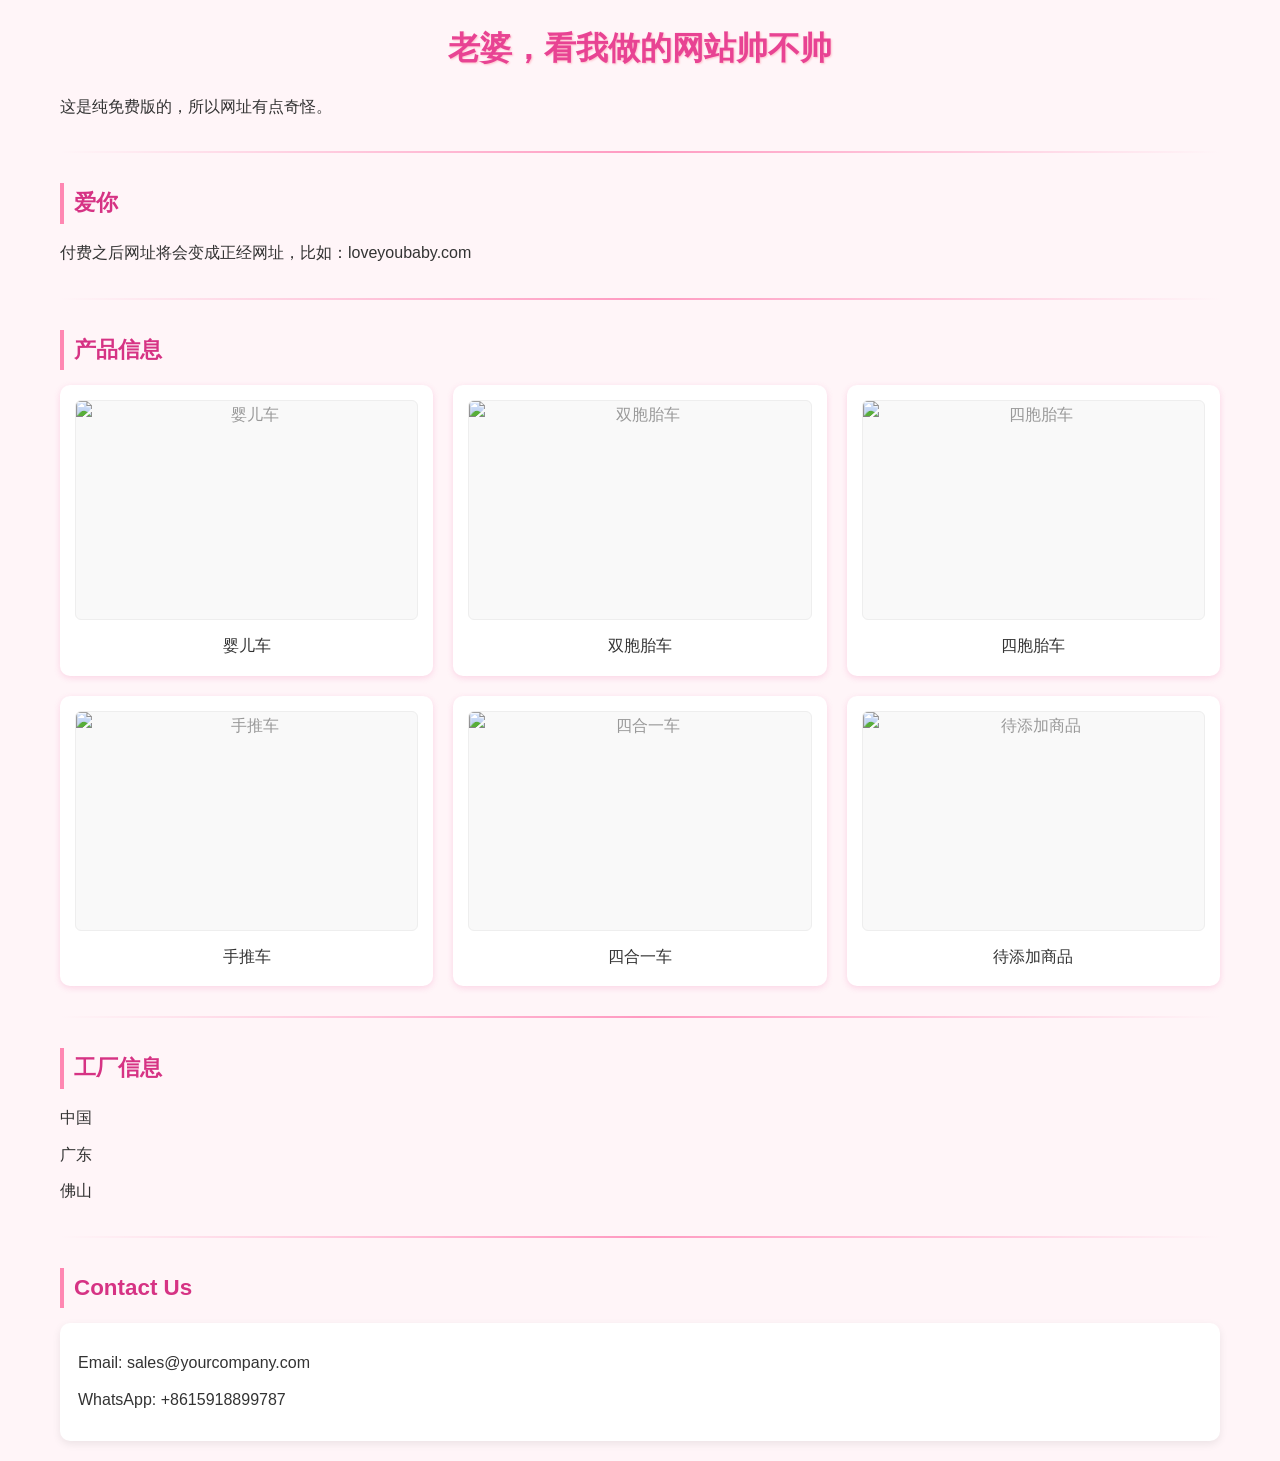
==== index.html @ 31b7e6a3 "Fix image source URL for product thumbnail" ====
<!DOCTYPE html>
<html lang="zh-CN">
<head>
    <meta charset="UTF-8">
    <meta name="viewport" content="width=device-width, initial-scale=1.0">
    <title>北鼻</title>
    <style>
        * {
            margin: 0;
            padding: 0;
            box-sizing: border-box;
        }

        body {
            font-family: "Microsoft Yahei", sans-serif;
            background-color: #fff5f8;
            color: #333;
            line-height: 1.8;
            padding: 20px;
            max-width: 1200px;
            margin: 0 auto;
        }

        h1 {
            color: #e84393;
            text-align: center;
            font-size: 2rem;
            margin-bottom: 15px;
            text-shadow: 1px 1px 2px #ffc0cb;
        }

        h2 {
            color: #d63384;
            font-size: 1.4rem;
            margin: 25px 0 15px;
            padding-left: 10px;
            border-left: 4px solid #ff87b2;
        }

        p {
            font-size: 1rem;
            margin: 8px 0;
        }

        hr {
            border: none;
            height: 2px;
            background: linear-gradient(to right, transparent, #ff9ac1, transparent);
            margin: 30px 0;
        }

        /* 产品网格：每行3列 */
        .product-wrap {
            display: grid;
            grid-template-columns: repeat(3, 1fr);
            gap: 20px;
        }

        /* 商品卡片 */
        .product-item {
            background: #fff;
            border-radius: 10px;
            box-shadow: 0 2px 6px rgba(232, 67, 147, 0.18);
            padding: 15px;
            transition: 0.3s ease;
            text-align: center;
        }

        .product-item:hover {
            transform: translateY(-4px);
            box-shadow: 0 5px 12px rgba(232, 67, 147, 0.25);
        }

        /* 缩略图容器 */
        .product-thumb {
            width: 100%;
            height: 220px;
            background-color: #f9f9f9;
            border: 1px solid #eee;
            border-radius: 6px;
            display: flex;
            align-items: center;
            justify-content: center;
            color: #999;
            margin-bottom: 12px;
            overflow: hidden; /* 裁剪溢出部分 */
        }

        /* 图片自适应样式 */
        .product-thumb img {
            width: 100%;
            height: 100%;
            object-fit: cover; /* 保持比例，自动裁剪适配容器 */
        }

        .product-name {
            font-size: 16px;
            font-weight: 500;
        }

        .contact-box {
            background: #ffffff;
            padding: 18px;
            border-radius: 10px;
            box-shadow: 0 3px 8px rgba(0,0,0,0.08);
        }
    </style>
</head>
<body>
    <h1>老婆，看我做的网站帅不帅</h1>
    <p>这是纯免费版的，所以网址有点奇怪。</p>

    <hr>

    <h2>爱你</h2>
    <p>付费之后网址将会变成正经网址，比如：loveyoubaby.com</p>

    <hr>

    <h2>产品信息</h2>
    <div class="product-wrap">
        <!-- 第一行 3个 -->
        <div class="product-item">
            <div class="product-thumb">
                <!-- 把 src 替换成你的图片链接 -->
                <img src="https://raw.githubusercontent.com/kequan404-oss/tupian/refs/heads/main/%E4%B8%BB%E5%9B%BE-04.jpg" alt="婴儿车">
            </div>
            <div class="product-name">婴儿车</div>
        </div>
        <div class="product-item">
            <div class="product-thumb">
                <img src="https://raw.githubusercontent.com/kequan404-oss/tupian/refs/heads/main/%E8%AF%A6%E6%83%85-06.jpg" alt="双胞胎车">
            </div>
            <div class="product-name">双胞胎车</div>
        </div>
        <div class="product-item">
            <div class="product-thumb">
                <img src="你的图片链接3" alt="四胞胎车">
            </div>
            <div class="product-name">四胞胎车</div>
        </div>

        <!-- 第二行 3个 -->
        <div class="product-item">
            <div class="product-thumb">
                <img src="你的图片链接4" alt="手推车">
            </div>
            <div class="product-name">手推车</div>
        </div>
        <div class="product-item">
            <div class="product-thumb">
                <img src="你的图片链接5" alt="四合一车">
            </div>
            <div class="product-name">四合一车</div>
        </div>
        <div class="product-item">
            <div class="product-thumb">
                <img src="你的图片链接6" alt="待添加商品">
            </div>
            <div class="product-name">待添加商品</div>
        </div>
    </div>

    <hr>

    <h2>工厂信息</h2>
    <p>中国</p>
    <p>广东</p>
    <p>佛山</p>

    <hr>

    <h2>Contact Us</h2>
    <div class="contact-box">
        <p>Email: sales@yourcompany.com</p>
        <p>WhatsApp: +8615918899787</p>
    </div>
</body>
</html>
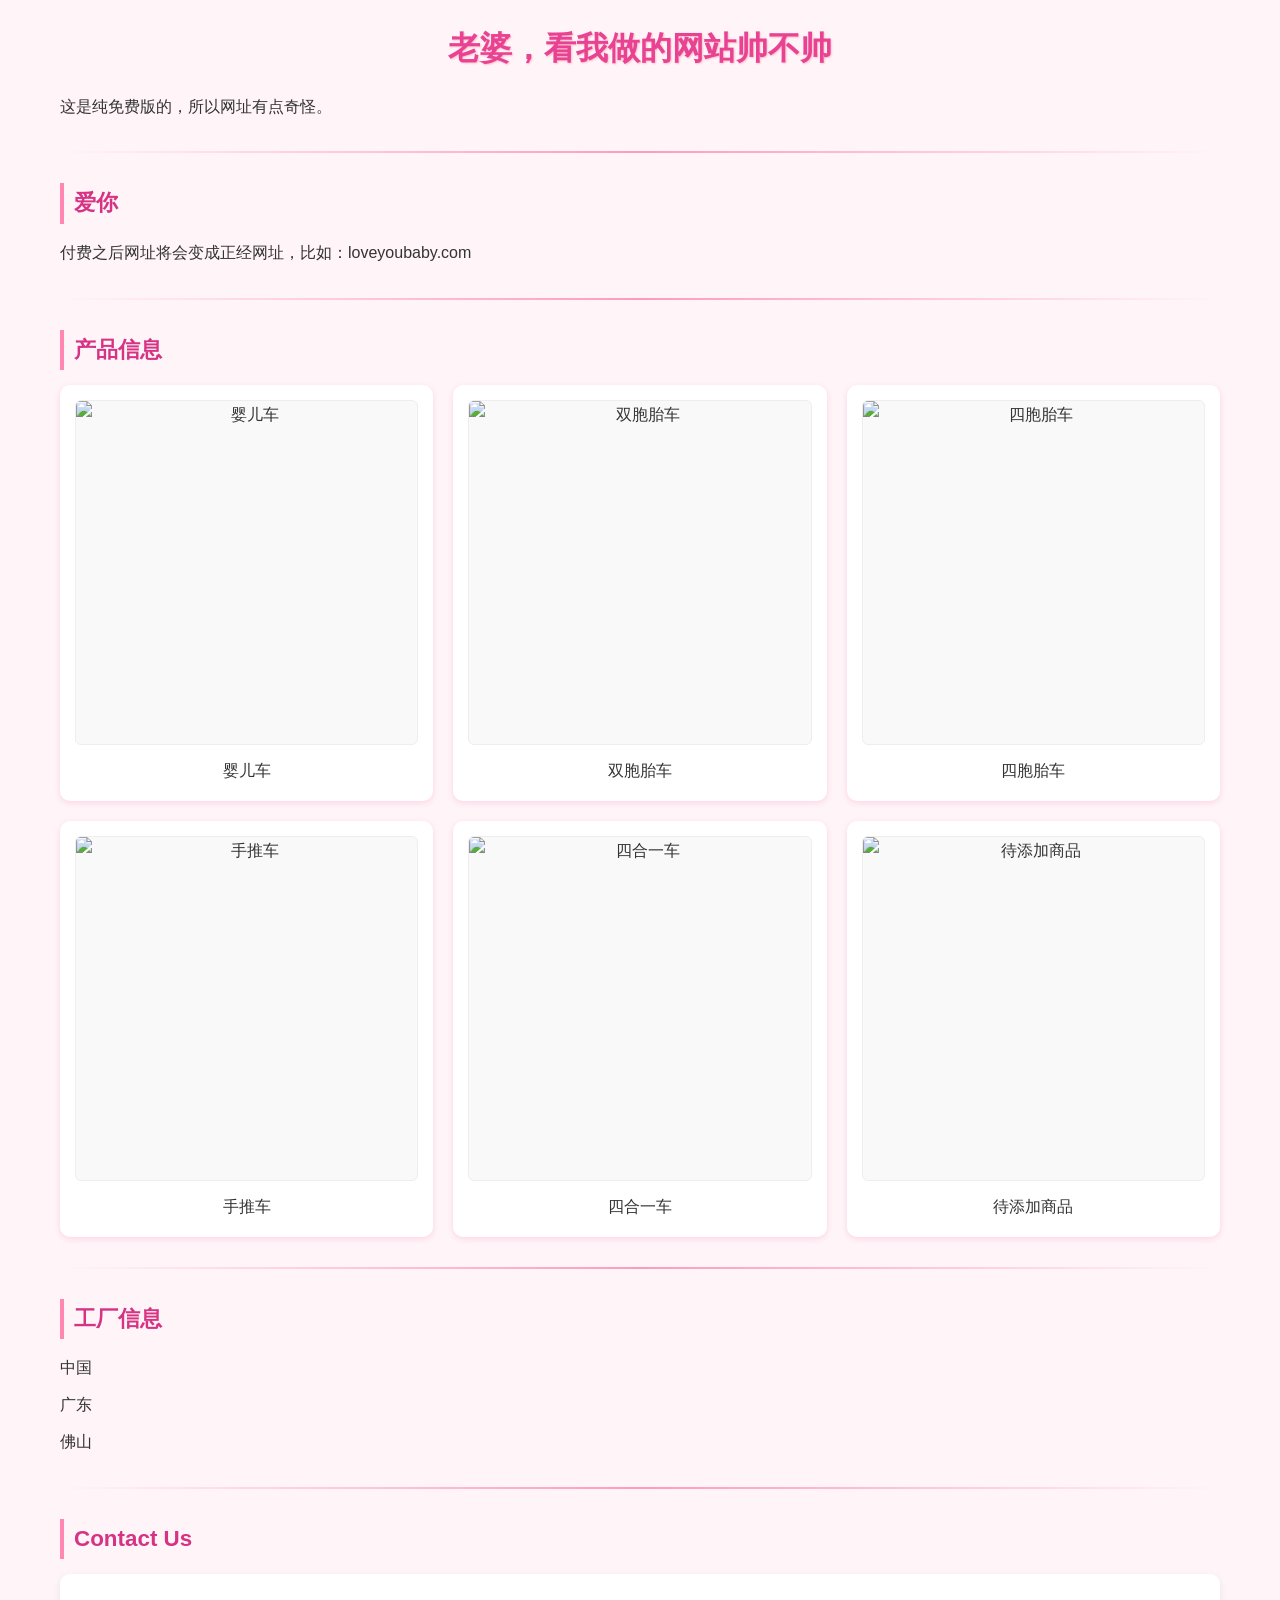
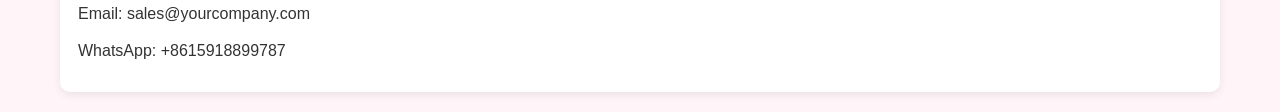
==== commit b2d5443a: "Update index.html" ====
--- a/index.html
+++ b/index.html
@@ -71,23 +71,24 @@
             box-shadow: 0 5px 12px rgba(232, 67, 147, 0.25);
         }
 
-        /* 缩略图容器 */
+        /* 缩略图容器 —— 已改为正方形 */
         .product-thumb {
             width: 100%;
-            height: 220px;
+            height: 0;
+            padding-bottom: 100%; /* 关键：正方形比例 */
+            position: relative;
             background-color: #f9f9f9;
             border: 1px solid #eee;
             border-radius: 6px;
-            display: flex;
-            align-items: center;
-            justify-content: center;
-            color: #999;
             margin-bottom: 12px;
-            overflow: hidden; /* 裁剪溢出部分 */
+            overflow: hidden;
         }
 
         /* 图片自适应样式 */
         .product-thumb img {
+            position: absolute;
+            top: 0;
+            left: 0;
             width: 100%;
             height: 100%;
             object-fit: cover; /* 保持比例，自动裁剪适配容器 */
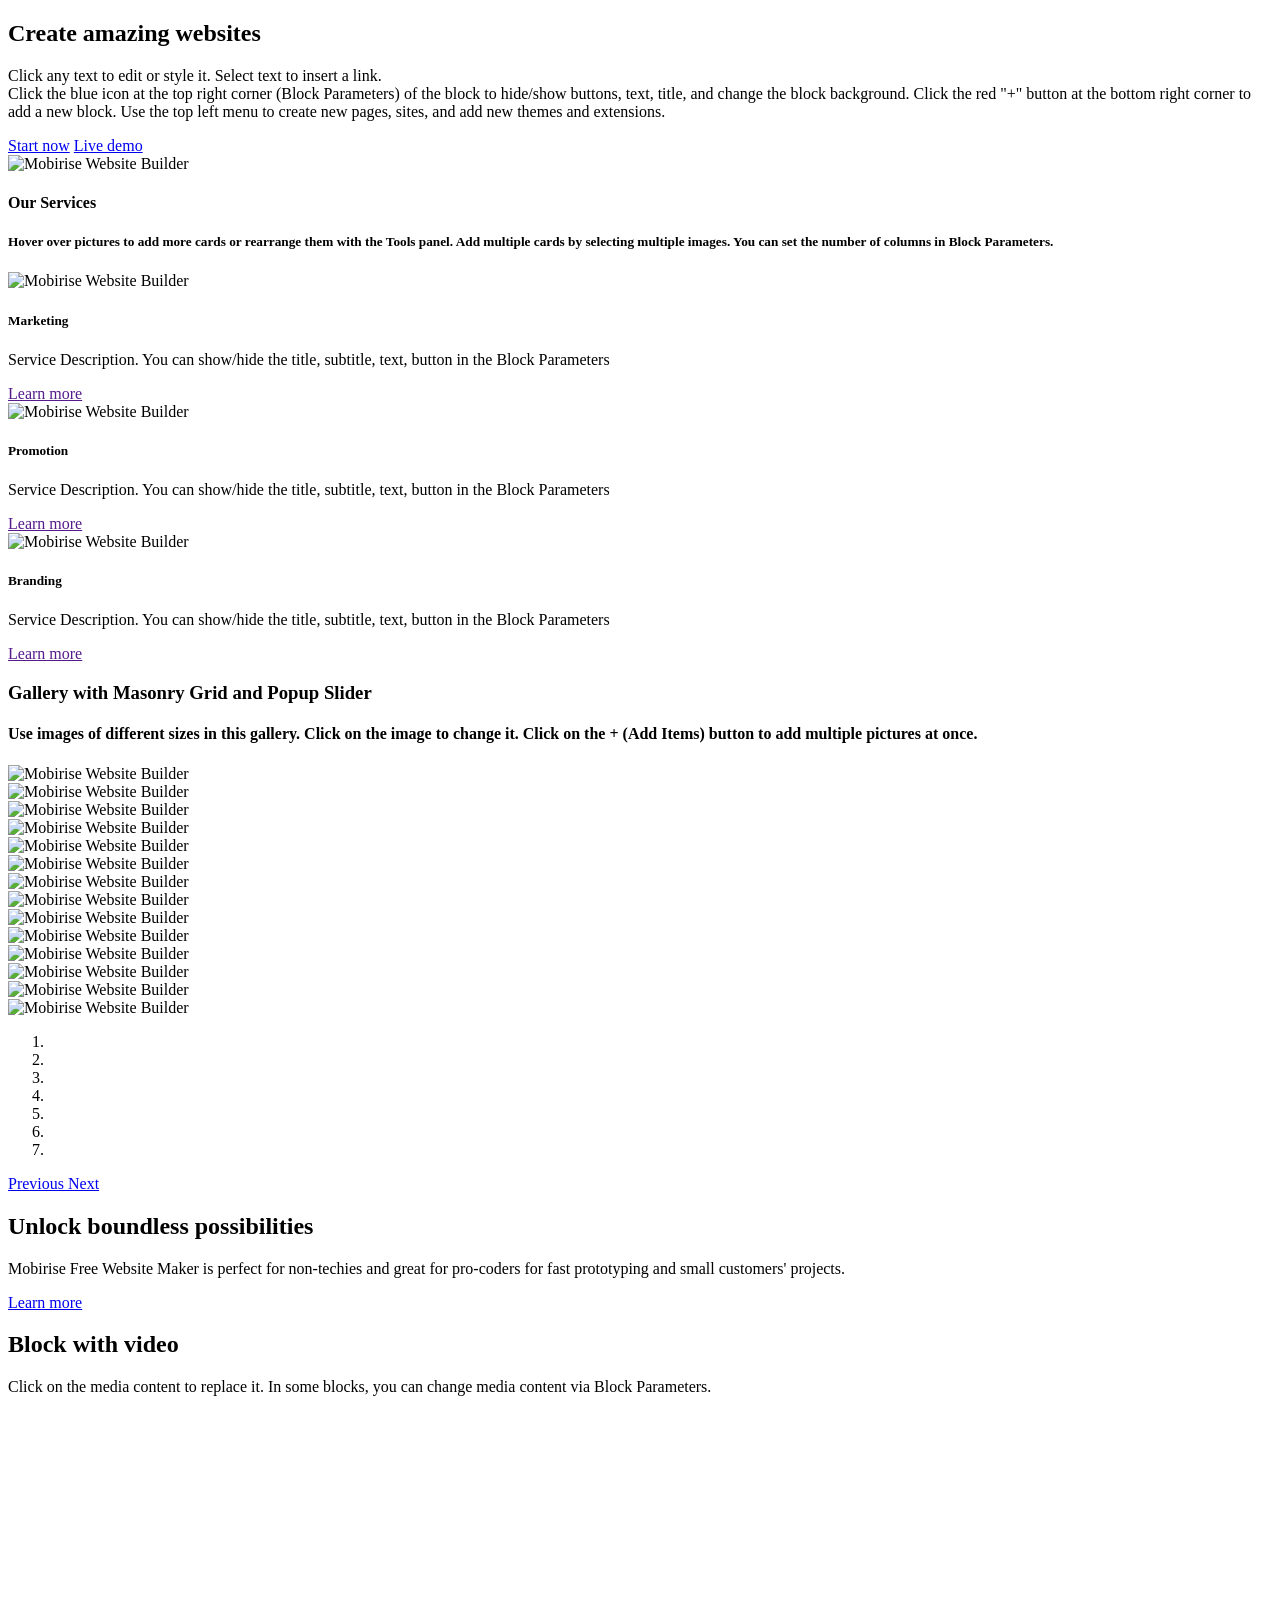
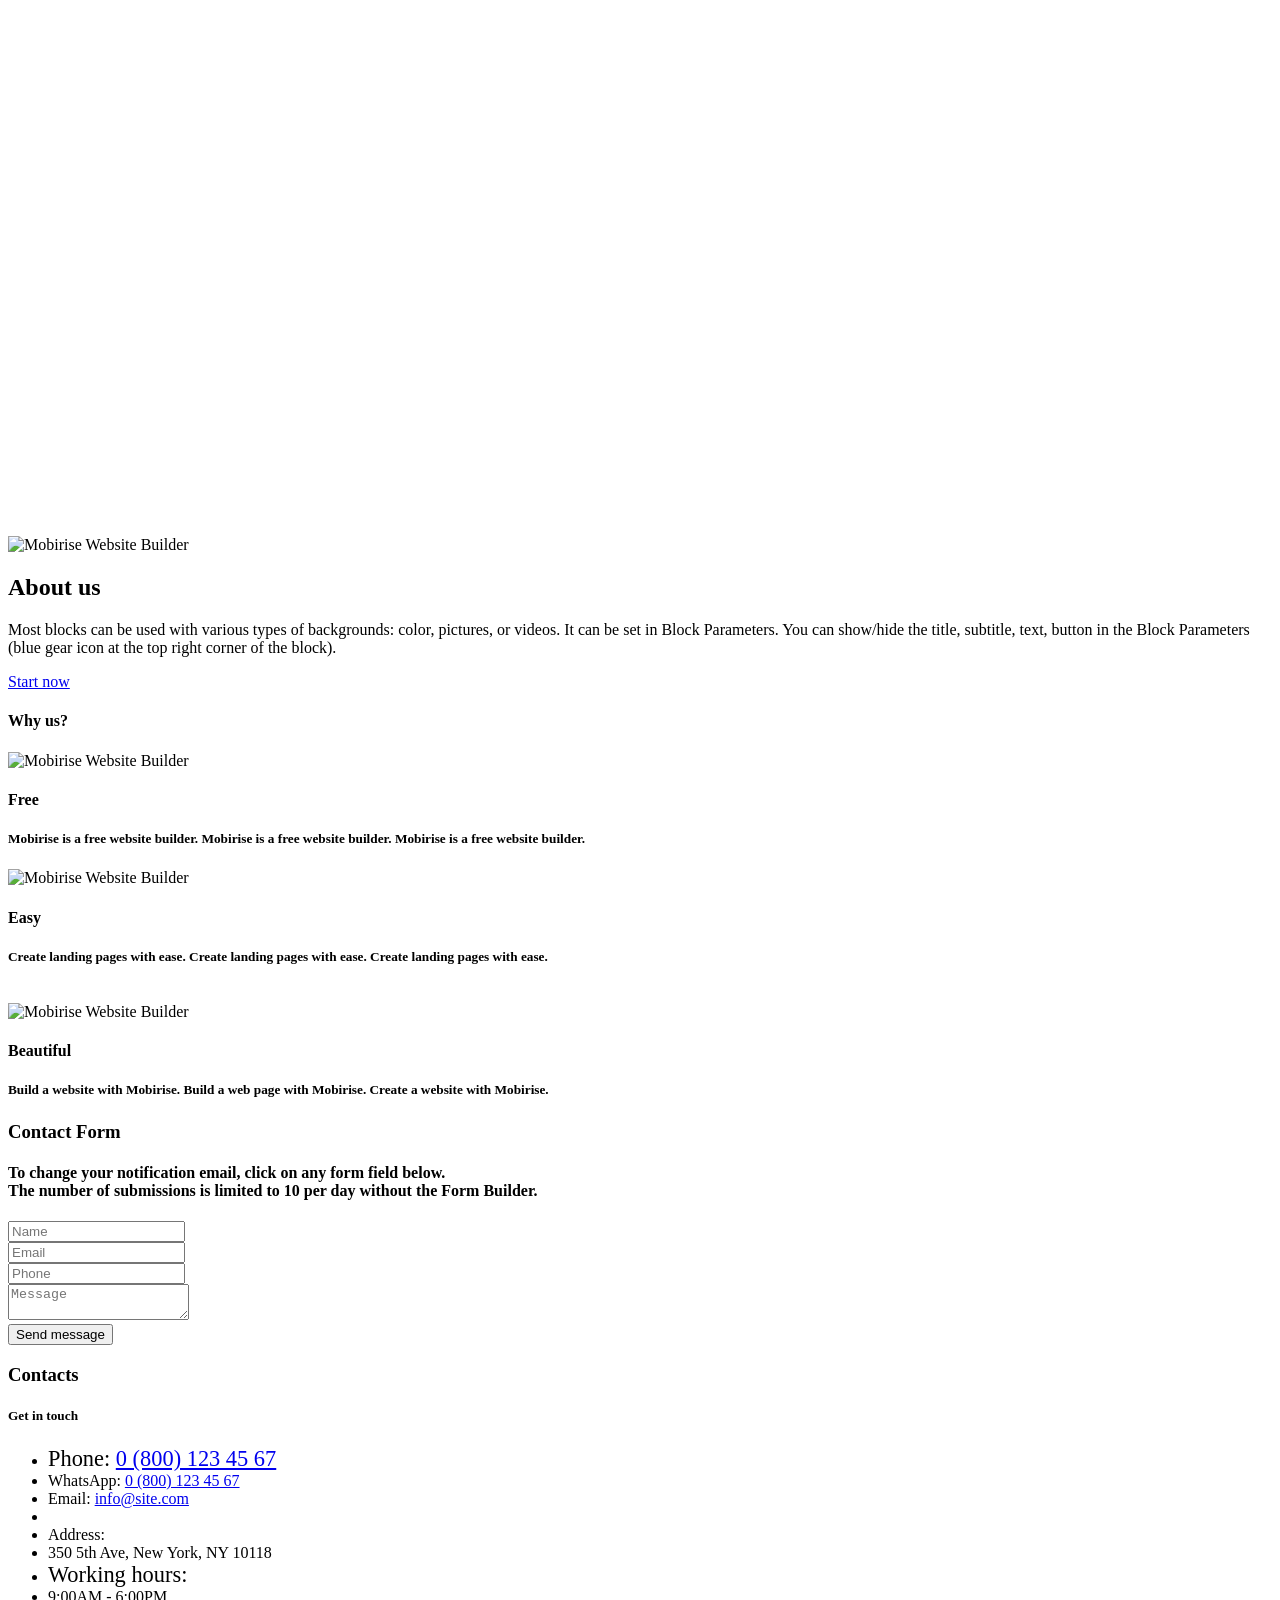
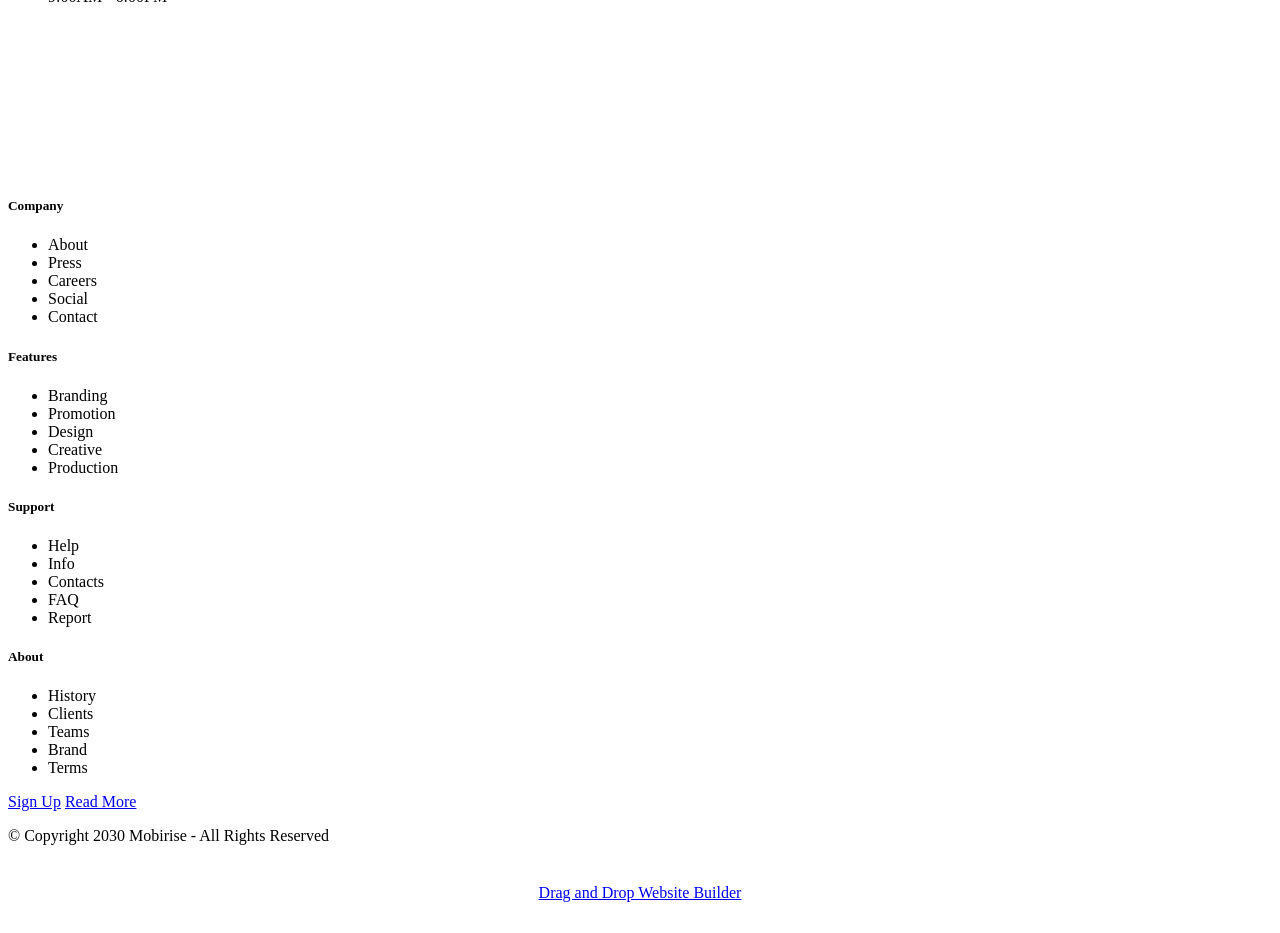
==== commit 27935314: "Add files via upload" ====
--- a/index.html
+++ b/index.html
@@ -1,180 +1,550 @@
 <!DOCTYPE html>
-<html lang="zh-CN">
+<html  >
 <head>
-    <meta charset="UTF-8">
-    <meta name="viewport" content="width=device-width, initial-scale=1.0">
-    <title>北鼻</title>
-    <style>
-        * {
-            margin: 0;
-            padding: 0;
-            box-sizing: border-box;
-        }
-
-        body {
-            font-family: "Microsoft Yahei", sans-serif;
-            background-color: #fff5f8;
-            color: #333;
-            line-height: 1.8;
-            padding: 20px;
-            max-width: 1200px;
-            margin: 0 auto;
-        }
-
-        h1 {
-            color: #e84393;
-            text-align: center;
-            font-size: 2rem;
-            margin-bottom: 15px;
-            text-shadow: 1px 1px 2px #ffc0cb;
-        }
-
-        h2 {
-            color: #d63384;
-            font-size: 1.4rem;
-            margin: 25px 0 15px;
-            padding-left: 10px;
-            border-left: 4px solid #ff87b2;
-        }
-
-        p {
-            font-size: 1rem;
-            margin: 8px 0;
-        }
-
-        hr {
-            border: none;
-            height: 2px;
-            background: linear-gradient(to right, transparent, #ff9ac1, transparent);
-            margin: 30px 0;
-        }
-
-        /* 产品网格：每行3列 */
-        .product-wrap {
-            display: grid;
-            grid-template-columns: repeat(3, 1fr);
-            gap: 20px;
-        }
-
-        /* 商品卡片 */
-        .product-item {
-            background: #fff;
-            border-radius: 10px;
-            box-shadow: 0 2px 6px rgba(232, 67, 147, 0.18);
-            padding: 15px;
-            transition: 0.3s ease;
-            text-align: center;
-        }
-
-        .product-item:hover {
-            transform: translateY(-4px);
-            box-shadow: 0 5px 12px rgba(232, 67, 147, 0.25);
-        }
-
-        /* 缩略图容器 —— 已改为正方形 */
-        .product-thumb {
-            width: 100%;
-            height: 0;
-            padding-bottom: 100%; /* 关键：正方形比例 */
-            position: relative;
-            background-color: #f9f9f9;
-            border: 1px solid #eee;
-            border-radius: 6px;
-            margin-bottom: 12px;
-            overflow: hidden;
-        }
-
-        /* 图片自适应样式 */
-        .product-thumb img {
-            position: absolute;
-            top: 0;
-            left: 0;
-            width: 100%;
-            height: 100%;
-            object-fit: cover; /* 保持比例，自动裁剪适配容器 */
-        }
-
-        .product-name {
-            font-size: 16px;
-            font-weight: 500;
-        }
-
-        .contact-box {
-            background: #ffffff;
-            padding: 18px;
-            border-radius: 10px;
-            box-shadow: 0 3px 8px rgba(0,0,0,0.08);
-        }
-    </style>
+  <!-- Site made with Mobirise Website Builder v6.1.12, https://mobirise.com -->
+  <meta charset="UTF-8">
+  <meta http-equiv="X-UA-Compatible" content="IE=edge">
+  <meta name="generator" content="Mobirise v6.1.12, mobirise.com">
+  <meta name="viewport" content="width=device-width, initial-scale=1, minimum-scale=1">
+  <link rel="shortcut icon" href="assets/images/logo5.png" type="image/x-icon">
+  <meta name="description" content="">
+  
+  
+  <title>Home</title>
+  <link rel="stylesheet" href="assets/web/assets/mobirise-icons2/mobirise2.css">
+  <link rel="stylesheet" href="assets/bootstrap/css/bootstrap.min.css">
+  <link rel="stylesheet" href="assets/animatecss/animate.css">
+  <link rel="stylesheet" href="assets/socicon/css/styles.css">
+  <link rel="stylesheet" href="assets/theme/css/style.css">
+  <link rel="stylesheet" href="assets/gallery/style.css">
+  <link rel="preload" href="https://fonts.googleapis.com/css?family=Inter+Tight:100,200,300,400,500,600,700,800,900,100i,200i,300i,400i,500i,600i,700i,800i,900i&display=swap" as="style" onload="this.onload=null;this.rel='stylesheet'">
+  <noscript><link rel="stylesheet" href="https://fonts.googleapis.com/css?family=Inter+Tight:100,200,300,400,500,600,700,800,900,100i,200i,300i,400i,500i,600i,700i,800i,900i&display=swap"></noscript>
+  <link rel="preload" as="style" href="assets/mobirise/css/mbr-additional.css?v=XN5B3P"><link rel="stylesheet" href="assets/mobirise/css/mbr-additional.css?v=XN5B3P" type="text/css">
+
+  
+  
+  
 </head>
 <body>
-    <h1>老婆，看我做的网站帅不帅</h1>
-    <p>这是纯免费版的，所以网址有点奇怪。</p>
-
-    <hr>
-
-    <h2>爱你</h2>
-    <p>付费之后网址将会变成正经网址，比如：loveyoubaby.com</p>
-
-    <hr>
-
-    <h2>产品信息</h2>
-    <div class="product-wrap">
-        <!-- 第一行 3个 -->
-        <div class="product-item">
-            <div class="product-thumb">
-                <!-- 把 src 替换成你的图片链接 -->
-                <img src="https://raw.githubusercontent.com/kequan404-oss/tupian/refs/heads/main/%E4%B8%BB%E5%9B%BE-04.jpg" alt="婴儿车">
-            </div>
-            <div class="product-name">婴儿车</div>
-        </div>
-        <div class="product-item">
-            <div class="product-thumb">
-                <img src="https://raw.githubusercontent.com/kequan404-oss/tupian/refs/heads/main/%E8%AF%A6%E6%83%85-06.jpg" alt="双胞胎车">
-            </div>
-            <div class="product-name">双胞胎车</div>
-        </div>
-        <div class="product-item">
-            <div class="product-thumb">
-                <img src="你的图片链接3" alt="四胞胎车">
-            </div>
-            <div class="product-name">四胞胎车</div>
-        </div>
-
-        <!-- 第二行 3个 -->
-        <div class="product-item">
-            <div class="product-thumb">
-                <img src="你的图片链接4" alt="手推车">
-            </div>
-            <div class="product-name">手推车</div>
-        </div>
-        <div class="product-item">
-            <div class="product-thumb">
-                <img src="你的图片链接5" alt="四合一车">
-            </div>
-            <div class="product-name">四合一车</div>
-        </div>
-        <div class="product-item">
-            <div class="product-thumb">
-                <img src="你的图片链接6" alt="待添加商品">
-            </div>
-            <div class="product-name">待添加商品</div>
+  
+  <section data-bs-version="5.1" class="header5 cid-tJS6uM4N87" id="header05-1">
+	
+
+	
+	
+	<div class="topbg"></div>
+	<div class="align-center container">
+		<div class="row justify-content-center">
+			<div class="col-md-12 col-lg-9">
+				<h1 class="mbr-section-title mbr-fonts-style mb-4 display-1"><strong>Create amazing websites</strong></h1>
+				<p class="mbr-text mbr-fonts-style mb-4 display-7">Click any text to edit or style it. Select text to insert a link.
+<br>Click the blue icon at the top right corner (Block Parameters) of the block to hide/show buttons, text, title, and change the block background. Click the red "+" button at the bottom right corner to add a new block. Use the top left menu to create new pages, sites, and add new themes and extensions.</p>
+				<div class="mbr-section-btn mt-3"><a class="btn btn-primary display-7" href="index.html#form02-6">Start now</a> <a class="btn btn-primary-outline display-7" href="index.html#gallery02-v">Live demo</a></div>
+			</div>
+		</div>
+		<div class="row mt-5 justify-content-center">
+			<div class="col-12 col-lg-12">
+				<img src="assets/images/11.jpg" alt="Mobirise Website Builder" title="">
+			</div>
+		</div>
+	</div>
+</section>
+
+<section data-bs-version="5.1" class="features4 cid-tMlEXTHLbS" id="features04-w">
+	
+	
+	<div class="container">
+		<div class="row justify-content-center">
+			<div class="col-12 content-head">
+				<div class="mbr-section-head mb-5">
+					<h4 class="mbr-section-title mbr-fonts-style align-center mb-0 display-2"><strong>Our Services</strong></h4>
+					<h5 class="mbr-section-subtitle mbr-fonts-style align-center mb-0 mt-4 display-7">Hover over pictures to add more cards or rearrange them with the Tools panel. Add multiple cards by selecting multiple images. You can set the number of columns in Block Parameters.</h5>
+					
+				</div>
+			</div>
+		</div>
+		<div class="row">
+			<div class="item features-image col-12 col-md-6 col-lg-4">
+				<div class="item-wrapper">
+					<div class="item-img">
+						<img src="assets/images/gallery03.jpg" alt="Mobirise Website Builder">
+					</div>
+					<div class="item-content">
+						<h5 class="item-title mbr-fonts-style display-5">
+							<strong>Marketing</strong>
+						</h5>
+						
+						<p class="mbr-text mbr-fonts-style display-7">
+							Service Description. You can show/hide the title, subtitle, text, button in the Block Parameters
+						</p>
+						<div class="mbr-section-btn item-footer"><a href="" class="btn item-btn btn-primary display-7">Learn more</a></div>
+					</div>
+
+				</div>
+			</div>
+			<div class="item features-image col-12 col-md-6 col-lg-4">
+				<div class="item-wrapper">
+					<div class="item-img">
+						<img src="assets/images/gallery05.jpg" alt="Mobirise Website Builder">
+					</div>
+					<div class="item-content">
+						<h5 class="item-title mbr-fonts-style display-5">
+							<strong>Promotion</strong>
+						</h5>
+						
+						<p class="mbr-text mbr-fonts-style display-7">
+							Service Description. You can show/hide the title, subtitle, text, button in the Block Parameters
+						</p>
+						<div class="mbr-section-btn item-footer"><a href="" class="btn item-btn btn-primary display-7">Learn more</a></div>
+					</div>
+				</div>
+			</div>
+			<div class="item features-image col-12 col-md-6 col-lg-4">
+				<div class="item-wrapper">
+					<div class="item-img">
+						<img src="assets/images/gallery02.jpg" alt="Mobirise Website Builder">
+					</div>
+					<div class="item-content">
+						<h5 class="item-title mbr-fonts-style display-5">
+							<strong>Branding</strong>
+						</h5>
+						
+						<p class="mbr-text mbr-fonts-style display-7">
+							Service Description. You can show/hide the title, subtitle, text, button in the Block Parameters<br>
+						</p>
+						<div class="mbr-section-btn item-footer"><a href="" class="btn item-btn btn-primary display-7">Learn more</a></div>
+					</div>
+				</div>
+			</div>
+		</div>
+	</div>
+</section>
+
+<section data-bs-version="5.1" class="gallery1 mbr-gallery cid-tMlDYtQ5fF" id="gallery02-v">
+    
+
+    
+    
+
+    <div class="container-fluid">
+        <div class="row justify-content-center">
+            <div class="col-12 content-head">
+                <div class="mbr-section-head mb-5">
+                    <h3 class="mbr-section-title mbr-fonts-style align-center m-0 display-2"><strong>Gallery with Masonry Grid and Popup Slider</strong></h3>
+                    <h4 class="mbr-section-subtitle mbr-fonts-style align-center mb-0 mt-4 display-7">Use images of different sizes in this gallery. Click on the image to change it. Click on the + (Add Items) button to add multiple pictures at once.</h4>
+                </div>
+            </div>
+        </div>
+        <div class="row mbr-gallery mbr-masonry" data-masonry="{&quot;percentPosition&quot;: true }">
+            <div class="col-12 col-md-6 col-lg-3 item gallery-image">
+                <div class="item-wrapper" data-toggle="modal" data-bs-toggle="modal" data-target="#vldGMGLaCJ-modal" data-bs-target="#vldGMGLaCJ-modal">
+                    <img class="w-100" src="assets/images/gallery03.jpg" alt="Mobirise Website Builder" data-slide-to="0" data-bs-slide-to="0" data-target="#lb-vldGMGLaCJ" data-bs-target="#lb-vldGMGLaCJ">
+                    <div class="icon-wrapper">
+                        <span class="mobi-mbri mobi-mbri-search mbr-iconfont mbr-iconfont-btn"></span>
+                    </div>
+                </div>
+                
+            </div>
+            <div class="col-12 col-md-6 col-lg-3 item gallery-image">
+                <div class="item-wrapper" data-toggle="modal" data-bs-toggle="modal" data-target="#vldGMGLaCJ-modal" data-bs-target="#vldGMGLaCJ-modal">
+                    <img class="w-100" src="assets/images/gallery13.jpg" alt="Mobirise Website Builder" data-slide-to="1" data-bs-slide-to="1" data-target="#lb-vldGMGLaCJ" data-bs-target="#lb-vldGMGLaCJ">
+                    <div class="icon-wrapper">
+                        <span class="mobi-mbri mobi-mbri-search mbr-iconfont mbr-iconfont-btn"></span>
+                    </div>
+                </div>
+                
+            </div>
+            <div class="col-12 col-md-6 col-lg-3 item gallery-image">
+                <div class="item-wrapper" data-toggle="modal" data-bs-toggle="modal" data-target="#vldGMGLaCJ-modal" data-bs-target="#vldGMGLaCJ-modal">
+                    <img class="w-100" src="assets/images/gallery10.jpg" alt="Mobirise Website Builder" data-slide-to="2" data-bs-slide-to="2" data-target="#lb-vldGMGLaCJ" data-bs-target="#lb-vldGMGLaCJ">
+                    <div class="icon-wrapper">
+                        <span class="mobi-mbri mobi-mbri-search mbr-iconfont mbr-iconfont-btn"></span>
+                    </div>
+                </div>
+                
+            </div>
+            <div class="col-12 col-md-6 col-lg-3 item gallery-image">
+                <div class="item-wrapper" data-toggle="modal" data-bs-toggle="modal" data-target="#vldGMGLaCJ-modal" data-bs-target="#vldGMGLaCJ-modal">
+                    <img class="w-100" src="assets/images/gallery08.jpg" alt="Mobirise Website Builder" data-slide-to="3" data-bs-slide-to="3" data-target="#lb-vldGMGLaCJ" data-bs-target="#lb-vldGMGLaCJ">
+                    <div class="icon-wrapper">
+                        <span class="mobi-mbri mobi-mbri-search mbr-iconfont mbr-iconfont-btn"></span>
+                    </div>
+                </div>
+                
+            </div>
+            <div class="col-12 col-md-6 col-lg-3 item gallery-image">
+                <div class="item-wrapper" data-toggle="modal" data-bs-toggle="modal" data-target="#vldGMGLaCJ-modal" data-bs-target="#vldGMGLaCJ-modal">
+                    <img class="w-100" src="assets/images/gallery06.jpg" alt="Mobirise Website Builder" data-slide-to="4" data-bs-slide-to="4" data-target="#lb-vldGMGLaCJ" data-bs-target="#lb-vldGMGLaCJ">
+                    <div class="icon-wrapper">
+                        <span class="mobi-mbri mobi-mbri-search mbr-iconfont mbr-iconfont-btn"></span>
+                    </div>
+                </div>
+                
+            </div>
+            <div class="col-12 col-md-6 col-lg-3 item gallery-image">
+                <div class="item-wrapper" data-toggle="modal" data-bs-toggle="modal" data-target="#vldGMGLaCJ-modal" data-bs-target="#vldGMGLaCJ-modal">
+                    <img class="w-100" src="assets/images/gallery02.jpg" alt="Mobirise Website Builder" data-slide-to="5" data-bs-slide-to="5" data-target="#lb-vldGMGLaCJ" data-bs-target="#lb-vldGMGLaCJ">
+                    <div class="icon-wrapper">
+                        <span class="mobi-mbri mobi-mbri-search mbr-iconfont mbr-iconfont-btn"></span>
+                    </div>
+                </div>
+                
+            </div>
+            <div class="col-12 col-md-6 col-lg-3 item gallery-image">
+                <div class="item-wrapper" data-toggle="modal" data-bs-toggle="modal" data-target="#vldGMGLaCJ-modal" data-bs-target="#vldGMGLaCJ-modal">
+                    <img class="w-100" src="assets/images/gallery01.jpg" alt="Mobirise Website Builder" data-slide-to="6" data-bs-slide-to="6" data-target="#lb-vldGMGLaCJ" data-bs-target="#lb-vldGMGLaCJ">
+                    <div class="icon-wrapper">
+                        <span class="mobi-mbri mobi-mbri-search mbr-iconfont mbr-iconfont-btn"></span>
+                    </div>
+                </div>
+                
+            </div>
+        </div>
+
+        <div class="modal mbr-slider" tabindex="-1" role="dialog" aria-hidden="true" id="vldGMGLaCJ-modal">
+            <div class="modal-dialog" role="document">
+                <div class="modal-content">
+                    <div class="modal-body">
+                        <div class="carousel slide" id="lb-vldGMGLaCJ" data-interval="5000" data-bs-interval="5000">
+                            <div class="carousel-inner">
+                                <div class="carousel-item active">
+                                    <img class="d-block w-100" src="assets/images/gallery03.jpg" alt="Mobirise Website Builder">
+                                </div>
+                                <div class="carousel-item">
+                                    <img class="d-block w-100" src="assets/images/gallery13.jpg" alt="Mobirise Website Builder">
+                                </div>
+                                <div class="carousel-item">
+                                    <img class="d-block w-100" src="assets/images/gallery10.jpg" alt="Mobirise Website Builder">
+                                </div>
+                                <div class="carousel-item">
+                                    <img class="d-block w-100" src="assets/images/gallery08.jpg" alt="Mobirise Website Builder">
+                                </div>
+                                <div class="carousel-item">
+                                    <img class="d-block w-100" src="assets/images/gallery06.jpg" alt="Mobirise Website Builder">
+                                </div>
+                                <div class="carousel-item">
+                                    <img class="d-block w-100" src="assets/images/gallery02.jpg" alt="Mobirise Website Builder">
+                                </div>
+                                <div class="carousel-item">
+                                    <img class="d-block w-100" src="assets/images/gallery01.jpg" alt="Mobirise Website Builder">
+                                </div>
+                            </div>
+                            <ol class="carousel-indicators">
+                                <li data-slide-to="0" data-bs-slide-to="0" class="active" data-target="#lb-vldGMGLaCJ" data-bs-target="#lb-vldGMGLaCJ"></li>
+                                <li data-slide-to="1" data-bs-slide-to="1" data-target="#lb-vldGMGLaCJ" data-bs-target="#lb-vldGMGLaCJ"></li>
+                                <li data-slide-to="2" data-bs-slide-to="2" data-target="#lb-vldGMGLaCJ" data-bs-target="#lb-vldGMGLaCJ"></li>
+                                <li data-slide-to="3" data-bs-slide-to="3" data-target="#lb-vldGMGLaCJ" data-bs-target="#lb-vldGMGLaCJ"></li>
+                                <li data-slide-to="4" data-bs-slide-to="4" data-target="#lb-vldGMGLaCJ" data-bs-target="#lb-vldGMGLaCJ"></li>
+                                <li data-slide-to="5" data-bs-slide-to="5" data-target="#lb-vldGMGLaCJ" data-bs-target="#lb-vldGMGLaCJ"></li>
+                                <li data-slide-to="6" data-bs-slide-to="6" data-target="#lb-vldGMGLaCJ" data-bs-target="#lb-vldGMGLaCJ"></li>
+                            </ol>
+                            <a role="button" href="" class="close" data-dismiss="modal" data-bs-dismiss="modal" aria-label="Close">
+                            </a>
+                            <a class="carousel-control-prev carousel-control" role="button" data-slide="prev" data-bs-slide="prev" href="#lb-vldGMGLaCJ">
+                                <span class="mobi-mbri mobi-mbri-arrow-prev" aria-hidden="true"></span>
+                                <span class="sr-only visually-hidden">Previous</span>
+                            </a>
+                            <a class="carousel-control-next carousel-control" role="button" data-slide="next" data-bs-slide="next" href="#lb-vldGMGLaCJ">
+                                <span class="mobi-mbri mobi-mbri-arrow-next" aria-hidden="true"></span>
+                                <span class="sr-only visually-hidden">Next</span>
+                            </a>
+                        </div>
+                    </div>
+                </div>
+            </div>
         </div>
     </div>
-
-    <hr>
-
-    <h2>工厂信息</h2>
-    <p>中国</p>
-    <p>广东</p>
-    <p>佛山</p>
-
-    <hr>
-
-    <h2>Contact Us</h2>
-    <div class="contact-box">
-        <p>Email: sales@yourcompany.com</p>
-        <p>WhatsApp: +8615918899787</p>
+</section>
+
+<section data-bs-version="5.1" class="header09 cid-tLAX5BnXkJ" id="header09-q">
+	
+	
+	<div class="container">
+		<div class="row">
+			<div class="content-wrap col-12 col-md-8">
+				<h1 class="mbr-section-title mbr-fonts-style mbr-white mb-4 display-1"><strong>Unlock boundless possibilities</strong></h1>
+				
+				<p class="mbr-fonts-style mbr-text mbr-white mb-4 display-7">
+					Mobirise Free Website Maker is perfect for non-techies and great for pro-coders for fast prototyping and small customers' projects.
+				</p>
+				<div class="mbr-section-btn"><a class="btn btn-white-outline display-7" href="https://mobiri.se">Learn more</a></div>
+			</div>
+		</div>
+	</div>
+</section>
+
+<section data-bs-version="5.1" class="header7 cid-tLeaLmEeFr" id="header07-h">
+  
+
+  
+  
+  
+  <div class="align-center container">
+    <div class="row justify-content-center">
+      <div class="col-md-12 col-lg-9 mb-5">
+        <h1 class="mbr-section-title mbr-fonts-style display-1"><strong>Block with video</strong>
+        </h1>
+        <p class="mbr-text mbr-fonts-style mt-4 display-7">
+          Click on the media content to replace it. In some blocks, you can change media content via Block Parameters.
+        </p>
+        
+      </div>
     </div>
-</body>
-</html>
+
+    <div class="row justify-content-center">
+      <div class="mbr-figure col-12 col-md-12"><iframe class="mbr-embedded-video" src="https://www.youtube.com/embed/sGpPgQeEyOc?rel=0&amp;amp;mute=1&amp;showinfo=0&amp;autoplay=1&amp;loop=1&amp;playlist=sGpPgQeEyOc" width="1280" height="720" frameborder="0" allowfullscreen></iframe></div>
+    </div>
+  </div>
+</section>
+
+<section data-bs-version="5.1" class="header1 cid-tJS9vXDdRK" id="header01-7">
+	
+
+	
+	
+
+	<div class="container">
+		<div class="row justify-content-center">
+			<div class="col-12 col-md-12 col-lg-7 image-wrapper">
+				<img class="w-100" src="assets/images/gallery01.jpg" alt="Mobirise Website Builder">
+			</div>
+			<div class="col-12 col-lg col-md-12">
+				<div class="text-wrapper align-left">
+					<h1 class="mbr-section-title mbr-fonts-style mb-4 display-2"><strong>About us</strong></h1>
+					<p class="mbr-text mbr-fonts-style mb-4 display-7">
+						Most blocks can be used with various types of backgrounds: color, pictures, or videos. It can be set in Block Parameters.&nbsp;You can show/hide the title, subtitle, text, button in the Block Parameters (blue gear icon at the top right corner of the block).&nbsp;</p>
+					<div class="mbr-section-btn mt-3"><a class="btn btn-primary display-7" href="https://mobiri.se">Start now</a></div>
+				</div>
+			</div>
+		</div>
+	</div>
+</section>
+
+<section data-bs-version="5.1" class="features15 cid-tLek7gQhG7" id="features015-m">
+	
+
+	
+	
+	<div class="container">
+		<div class="mbr-section-head mb-5">
+			<h4 class="mbr-section-title mbr-fonts-style align-center mb-0 display-2">
+			  <strong>Why us?</strong></h4>
+			
+		  </div>
+		<div class="row justify-content-center">
+			<div class="item features-without-image col-12 col-lg-4">
+				<div class="item-wrapper">
+					<div class="img-wrapper">
+						<img src="assets/images/shop1.jpg" alt="Mobirise Website Builder">
+					</div>
+					<div class="card-box">
+						<h4 class="card-title mbr-fonts-style mb-3 display-5">
+							<strong>Free</strong></h4>
+						<h5 class="card-text mbr-fonts-style display-7">
+							Mobirise is a free website builder. Mobirise is a free website builder. Mobirise is a free website builder.</h5>
+					</div>
+				</div>
+			</div>
+			<div class="item features-without-image col-12 col-lg-4">
+				<div class="item-wrapper">
+					<div class="img-wrapper">
+						<img src="assets/images/shop2.jpg" alt="Mobirise Website Builder">
+					</div>
+					<div class="card-box">
+						<h4 class="card-title mbr-fonts-style mb-3 display-5">
+							<strong>Easy</strong></h4>
+						<h5 class="card-text mbr-fonts-style display-7">
+							Create landing pages with ease. Create landing pages with ease. Create landing pages with ease.<br><br></h5>
+					</div>
+				</div>
+			</div>
+			<div class="item features-without-image col-12 col-lg-4">
+				<div class="item-wrapper">
+					<div class="img-wrapper">
+						<img src="assets/images/shop3.jpg" alt="Mobirise Website Builder">
+					</div>
+					<div class="card-box">
+						<h4 class="card-title mbr-fonts-style mb-3 display-5">
+							<strong>Beautiful</strong></h4>
+						<h5 class="card-text mbr-fonts-style display-7">
+							Build a website with Mobirise. Build a web page with Mobirise. Create a website with Mobirise.</h5>
+					</div>
+				</div>
+			</div>
+		</div>
+	</div>
+</section>
+
+<section data-bs-version="5.1" class="form5 cid-tJS9pBcTSa" id="form02-6">
+    
+    
+    <div class="container">
+        <div class="mbr-section-head mb-5">
+            <h3 class="mbr-section-title mbr-fonts-style align-center mb-0 display-2">
+                <strong>Contact Form</strong></h3>
+            <h4 class="mbr-section-subtitle mbr-fonts-style align-center mb-0 mt-4 display-7">To change your notification email, click on any form field below.
+<div>The number of submissions is limited to 10 per day without the Form Builder.</div></h4>
+        </div>
+        <div class="row justify-content-center mt-4">
+            <div class="col-lg-8 mx-auto mbr-form" data-form-type="formoid">
+                <form action="https://mobirise.eu/" method="POST" class="mbr-form form-with-styler" data-form-title="Form Name"><input type="hidden" name="email" data-form-email="true" value="lVaW+itgNlygY8lJbghEzRLqayGgwiwZkctk+zb+49IjvlDPM1nIKyw0jx5Yc6DingxR8n8VizMCfTWXzpGWapf55xQbUefNHi8SzptzBc4cJZ9GEculPDck4ir4YRkN">
+                    <div class="row">
+                        <div hidden="hidden" data-form-alert="" class="alert alert-success col-12">Thanks for filling out the form!</div>
+                        <div hidden="hidden" data-form-alert-danger="" class="alert alert-danger col-12">
+                            Oops...! some problem!
+                        </div>
+                    </div>
+                    <div class="dragArea row">
+                        <div class="col-md col-sm-12 form-group mb-3" data-for="name">
+                            <input type="text" name="name" placeholder="Name" data-form-field="name" class="form-control" value="" id="name-form02-6">
+                        </div>
+                        <div class="col-md col-sm-12 form-group mb-3" data-for="email">
+                            <input type="email" name="email" placeholder="Email" data-form-field="email" class="form-control" value="" id="email-form02-6">
+                        </div>
+                        <div class="col-12 form-group mb-3" data-for="phone">
+                            <input type="tel" name="phone" placeholder="Phone" data-form-field="phone" class="form-control" value="" id="phone-form02-6">
+                        </div>
+                        <div class="col-12 form-group mb-3" data-for="textarea">
+                            <textarea name="textarea" placeholder="Message" data-form-field="textarea" class="form-control" id="textarea-form02-6"></textarea>
+                        </div>
+                        <div class="col-lg-12 col-md-12 col-sm-12 align-center mbr-section-btn">
+                            <button type="submit" class="btn btn-primary display-7">Send message</button>
+                        </div>
+                    </div>
+                </form>
+            </div>
+        </div>
+    </div>
+</section>
+
+<section data-bs-version="5.1" class="contacts2 map1 cid-tLdYHD757A" id="contacts02-9">
+
+    
+
+    
+    <div class="container">
+        <div class="mbr-section-head mb-5">
+            <h3 class="mbr-section-title mbr-fonts-style align-center mb-0 display-2">
+                <strong>Contacts</strong>
+            </h3>
+            
+        </div>
+        <div class="row justify-content-center mt-4">
+            <div class="card col-12 col-md-5">
+                <div class="card-wrapper">
+                    <div class="text-wrapper">
+                        <h5 class="cardTitle mbr-fonts-style mb-2 display-5">
+                        <strong>Get in touch</strong></h5>
+                    <ul class="list mbr-fonts-style display-7">
+                        <li class="mbr-text item-wrap"><span style="font-size: 1.4rem;">Phone: </span><a href="tel:+12345678910" class="text-primary" style="font-size: 1.4rem;">0 (800) 123 45 67</a><br></li>
+                        <li class="mbr-text item-wrap">WhatsApp: <a href="https://wa.me/12345678910" class="text-primary">0 (800) 123 45 67</a></li>
+                        <li class="mbr-text item-wrap">Email: <a href="mailto:info@site.com" class="text-primary">info@site.com</a></li><li class="mbr-text item-wrap"><br></li>
+                        <li class="mbr-text item-wrap">Address: </li><li class="mbr-text item-wrap">350 5th Ave, New York, NY 10118</li><li class="mbr-text item-wrap"><span style="font-size: 1.4rem;">Working hours:</span><br></li><li class="mbr-text item-wrap">9:00AM - 6:00PM</li>
+                    </ul>
+                    </div>
+                </div>
+            </div>
+            <div class="map-wrapper col-12 col-md-7">
+                <div class="google-map"><iframe frameborder="0" style="border:0" src="https://www.google.com/maps/embed?pb=!1m14!1m8!1m3!1d6045.3003145248895!2d-73.9884657!3d40.7477229!3m2!1i1024!2i768!4f13.1!3m3!1m2!1s0x89c259a9ac1f1b85%3A0x7e33d1c0e7af3be4!2zMzUwIDV0aCBBdmUsIE5ldyBZb3JrLCBOWSAxMDExOCwg0KHQqNCQ!5e0!3m2!1sru!2sru!4v1689597362021!5m2!1sen!2sen" allowfullscreen=""></iframe></div>
+            </div>
+        </div>
+    </div>
+</section>
+
+<section data-bs-version="5.1" class="footer1 cid-vldFr03a8M" once="footers" id="footer01-23">
+	
+
+	
+	
+	<div class="container">
+		<div class="row mbr-white">
+			<div class="col-12 col-md-6 col-lg-3">
+				<h5 class="mbr-section-subtitle mbr-fonts-style mb-2 display-5">
+					<strong>Company</strong>
+				</h5>
+				<ul class="list mbr-fonts-style display-7">
+					<li class="mbr-text item-wrap">About</li>
+					<li class="mbr-text item-wrap">Press</li>
+					<li class="mbr-text item-wrap">Careers</li>
+					<li class="mbr-text item-wrap">Social</li>
+					<li class="mbr-text item-wrap">Contact</li>
+				</ul>
+			</div>
+			<div class="col-12 col-md-6 col-lg-3">
+				<h5 class="mbr-section-subtitle mbr-fonts-style mb-2 display-5">
+					<strong>Features</strong>
+				</h5>
+				<ul class="list mbr-fonts-style display-7">
+					<li class="mbr-text item-wrap">Branding</li>
+					<li class="mbr-text item-wrap">Promotion</li>
+					<li class="mbr-text item-wrap">Design</li>
+					<li class="mbr-text item-wrap">Creative</li>
+					<li class="mbr-text item-wrap">Production</li>
+				</ul>
+			</div>
+			<div class="col-12 col-md-6 col-lg-3">
+				<h5 class="mbr-section-subtitle mbr-fonts-style mb-2 display-5">
+					<strong>Support</strong>
+				</h5>
+				<ul class="list mbr-fonts-style display-7">
+					<li class="mbr-text item-wrap">Help</li>
+					<li class="mbr-text item-wrap">Info</li>
+					<li class="mbr-text item-wrap">Contacts</li>
+					<li class="mbr-text item-wrap">FAQ</li>
+					<li class="mbr-text item-wrap">Report</li>
+				</ul>
+			</div>
+			<div class="col-12 col-md-6 col-lg-3">
+				<h5 class="mbr-section-subtitle mbr-fonts-style mb-2 display-5">
+					<strong>About</strong>
+				</h5>
+				<ul class="list mbr-fonts-style display-7">
+					<li class="mbr-text item-wrap">History</li>
+					<li class="mbr-text item-wrap">Clients</li>
+					<li class="mbr-text item-wrap">Teams</li>
+					<li class="mbr-text item-wrap">Brand</li>
+					<li class="mbr-text item-wrap">Terms</li>
+				</ul>
+			</div>
+			<div class="col-12 mt-5 footer-col">
+				<div class="mbr-section-btn align-left">
+					<a class="btn btn-primary display-7" href="https://mobiri.se">Sign Up</a>
+					<a class="btn btn-success-outline display-7" href="https://mobiri.se">Read More</a>
+				</div>
+
+				<div class="social-row mt-2 display-7">
+					<div class="soc-item">
+						<a href="https://mobiri.se/">
+							<span class="mbr-iconfont socicon socicon-facebook"></span>
+						</a>
+					</div>
+					<div class="soc-item">
+						<a href="https://mobiri.se/">
+							<span class="mbr-iconfont socicon socicon-twitter"></span>
+						</a>
+					</div>
+					<div class="soc-item">
+						<a href="https://mobiri.se/">
+							<span class="mbr-iconfont socicon socicon-instagram"></span>
+						</a>
+					</div>
+					<div class="soc-item">
+						<a href="https://mobiri.se/">
+							<span class="mbr-iconfont socicon-logmein socicon"></span>
+						</a>
+					</div>
+				</div>
+			</div>
+			<div class="col-12 mt-4">
+				<p class="mbr-text mb-0 mbr-fonts-style copyright align-center display-7">
+					© Copyright 2030 Mobirise - All Rights Reserved
+				</p>
+			</div>
+		</div>
+	</div>
+</section><section class="display-7" style="padding: 0;align-items: center;justify-content: center;flex-wrap: wrap;    align-content: center;display: flex;position: relative;height: 4rem;"><a href="https://mobiri.se/4806500" style="flex: 1 1;height: 4rem;position: absolute;width: 100%;z-index: 1;"><img alt="" style="height: 4rem;" src="[data-uri]"></a><p style="margin: 0;text-align: center;" class="display-7">&#8204;</p><a style="z-index:1" href="https://mobirise.com/drag-drop-website-builder.html">Drag and Drop Website Builder</a></section><script src="assets/bootstrap/js/bootstrap.bundle.min.js"></script>  <script src="assets/smoothscroll/smooth-scroll.js"></script>  <script src="assets/ytplayer/index.js"></script>  <script src="assets/masonry/masonry.pkgd.min.js"></script>  <script src="assets/imagesloaded/imagesloaded.pkgd.min.js"></script>  <script src="assets/theme/js/script.js"></script>  <script src="assets/gallery/player.min.js"></script>  <script src="assets/gallery/script.js"></script>  <script src="assets/formoid/formoid.min.js"></script>  
+  
+  
+  <input name="animation" type="hidden">
+  </body>
+</html>
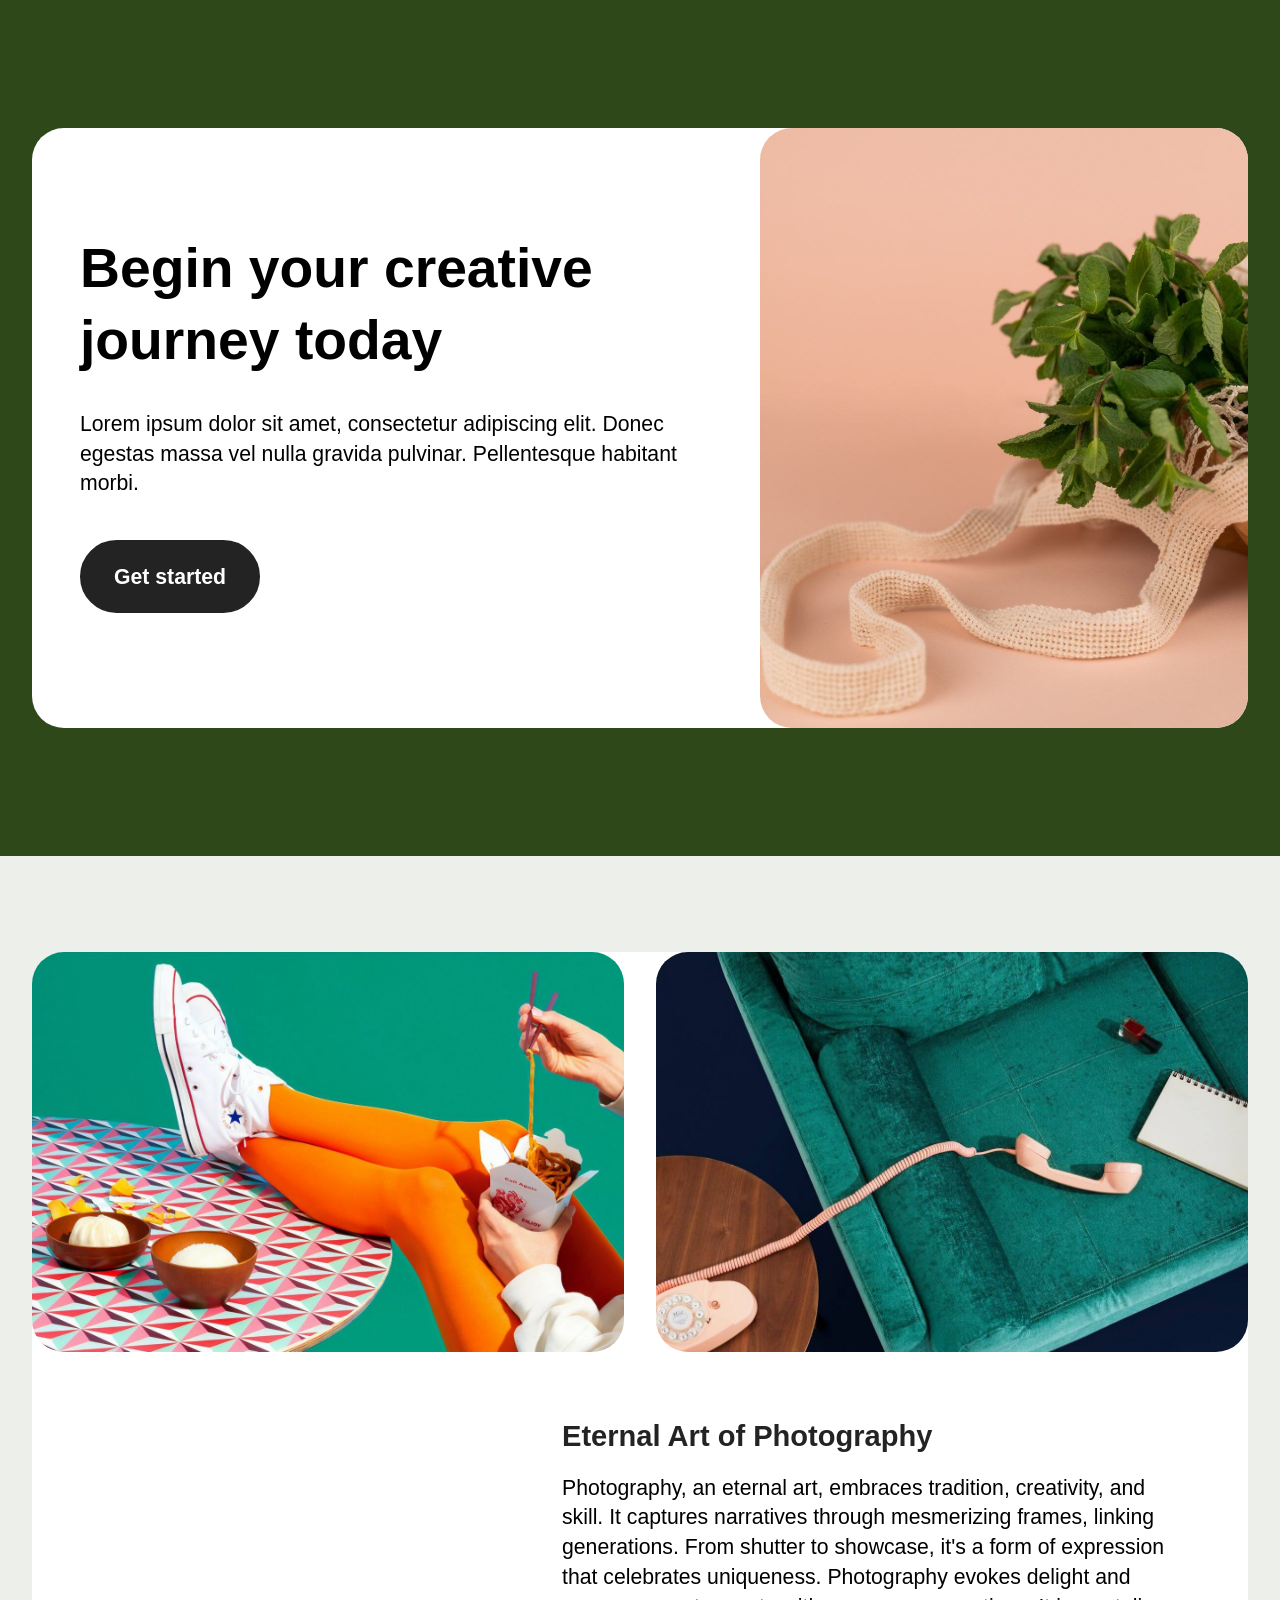
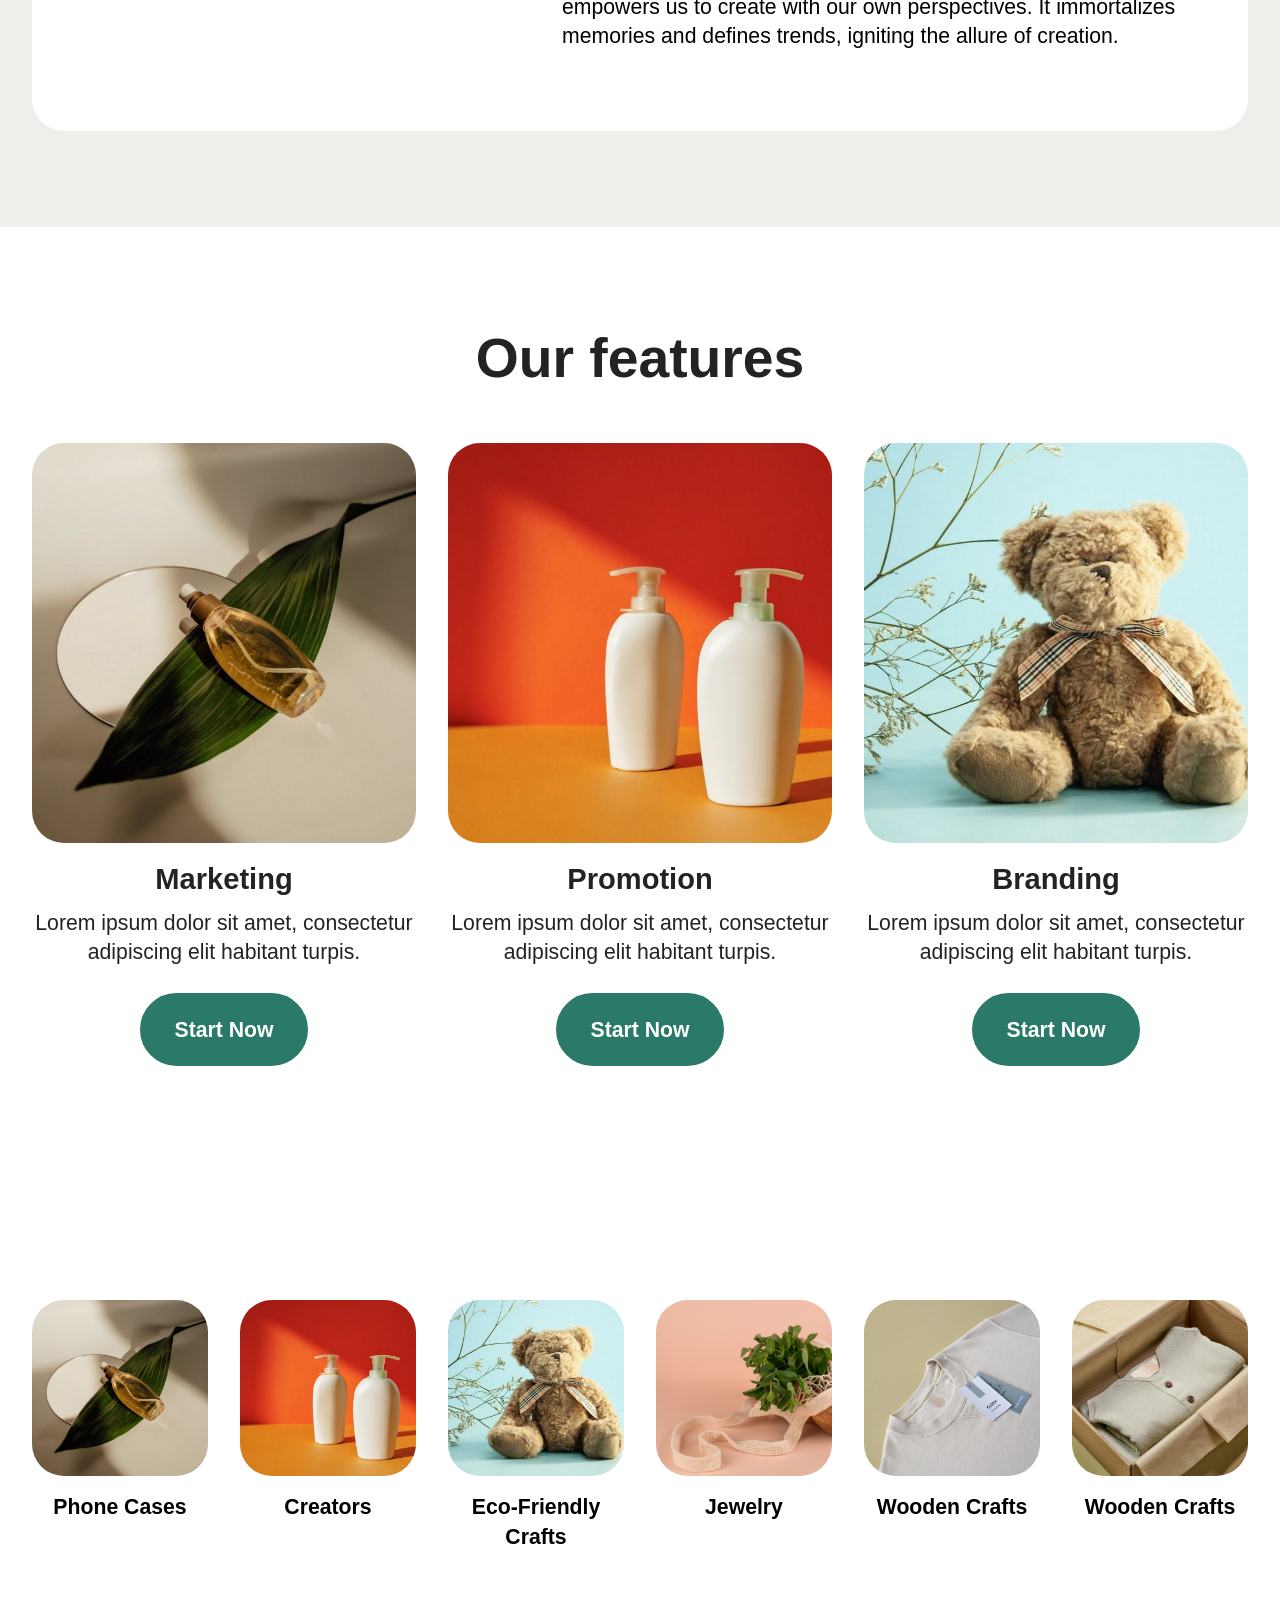
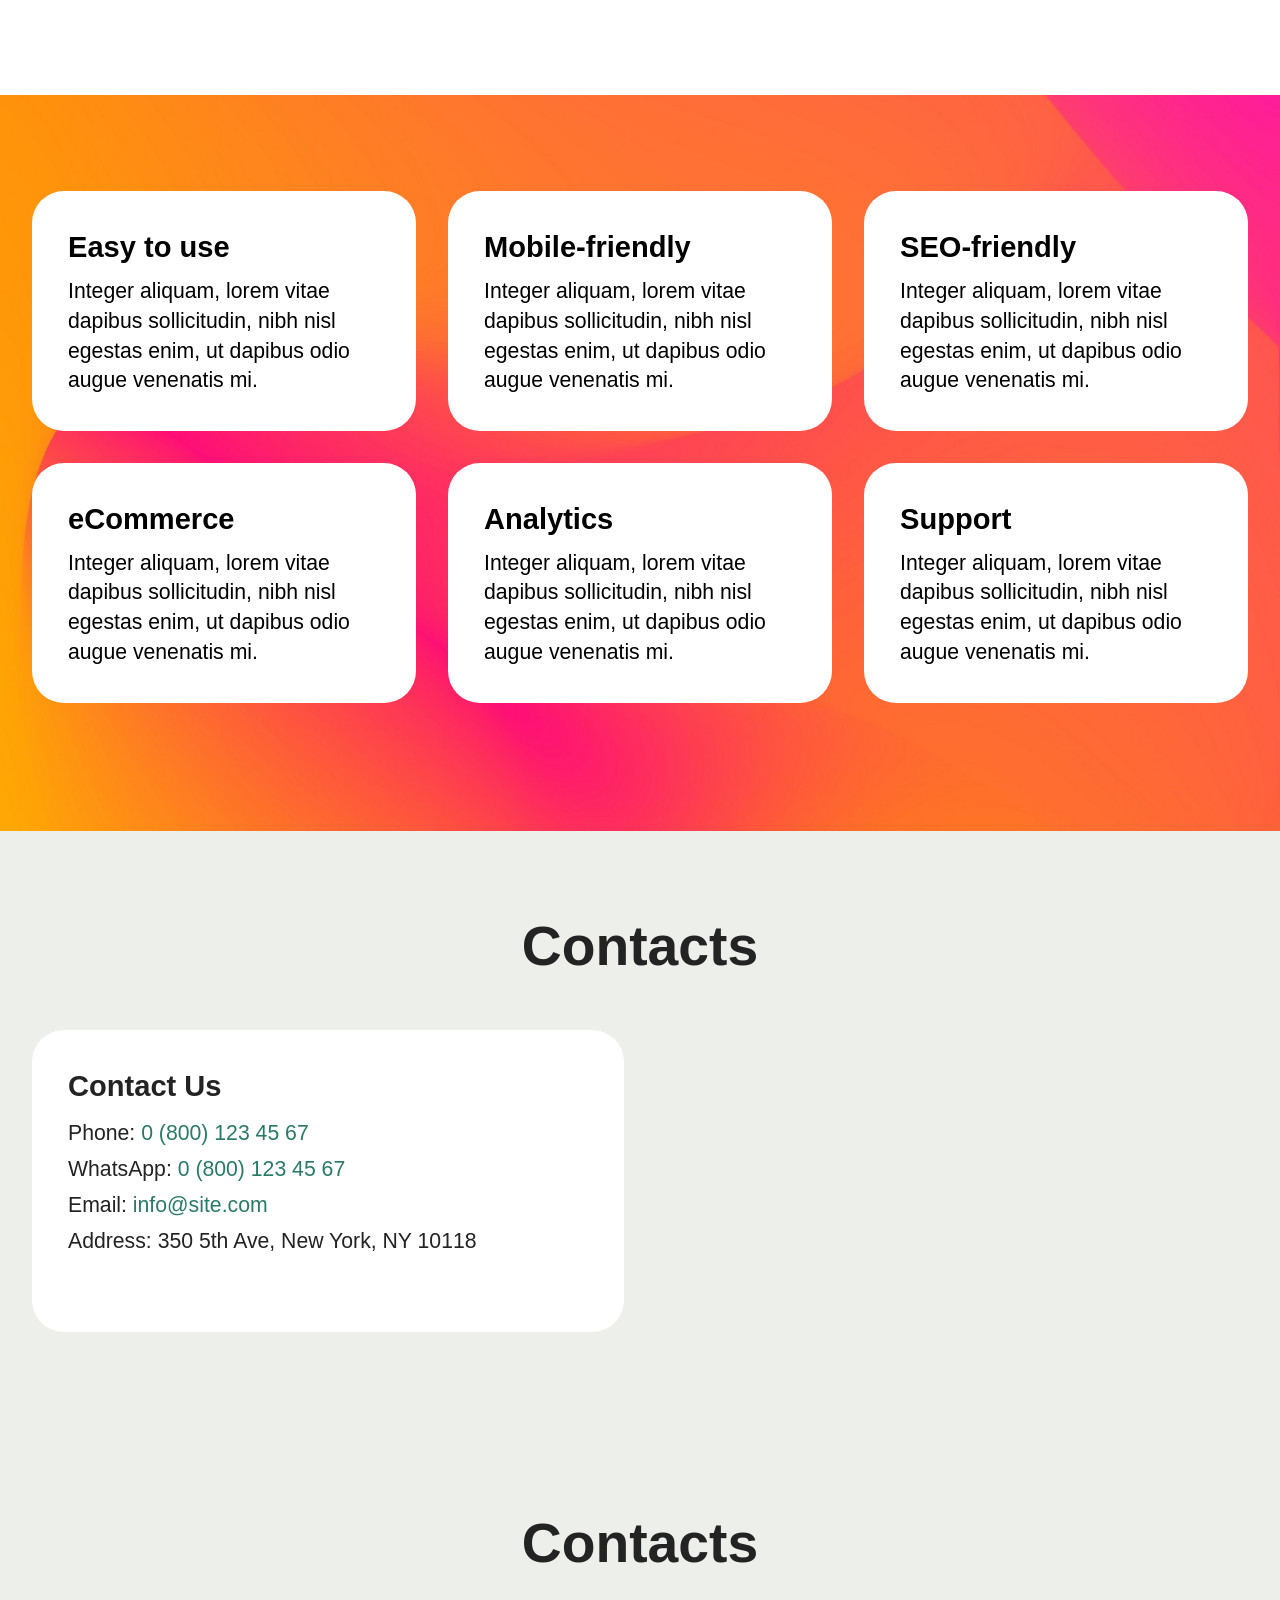
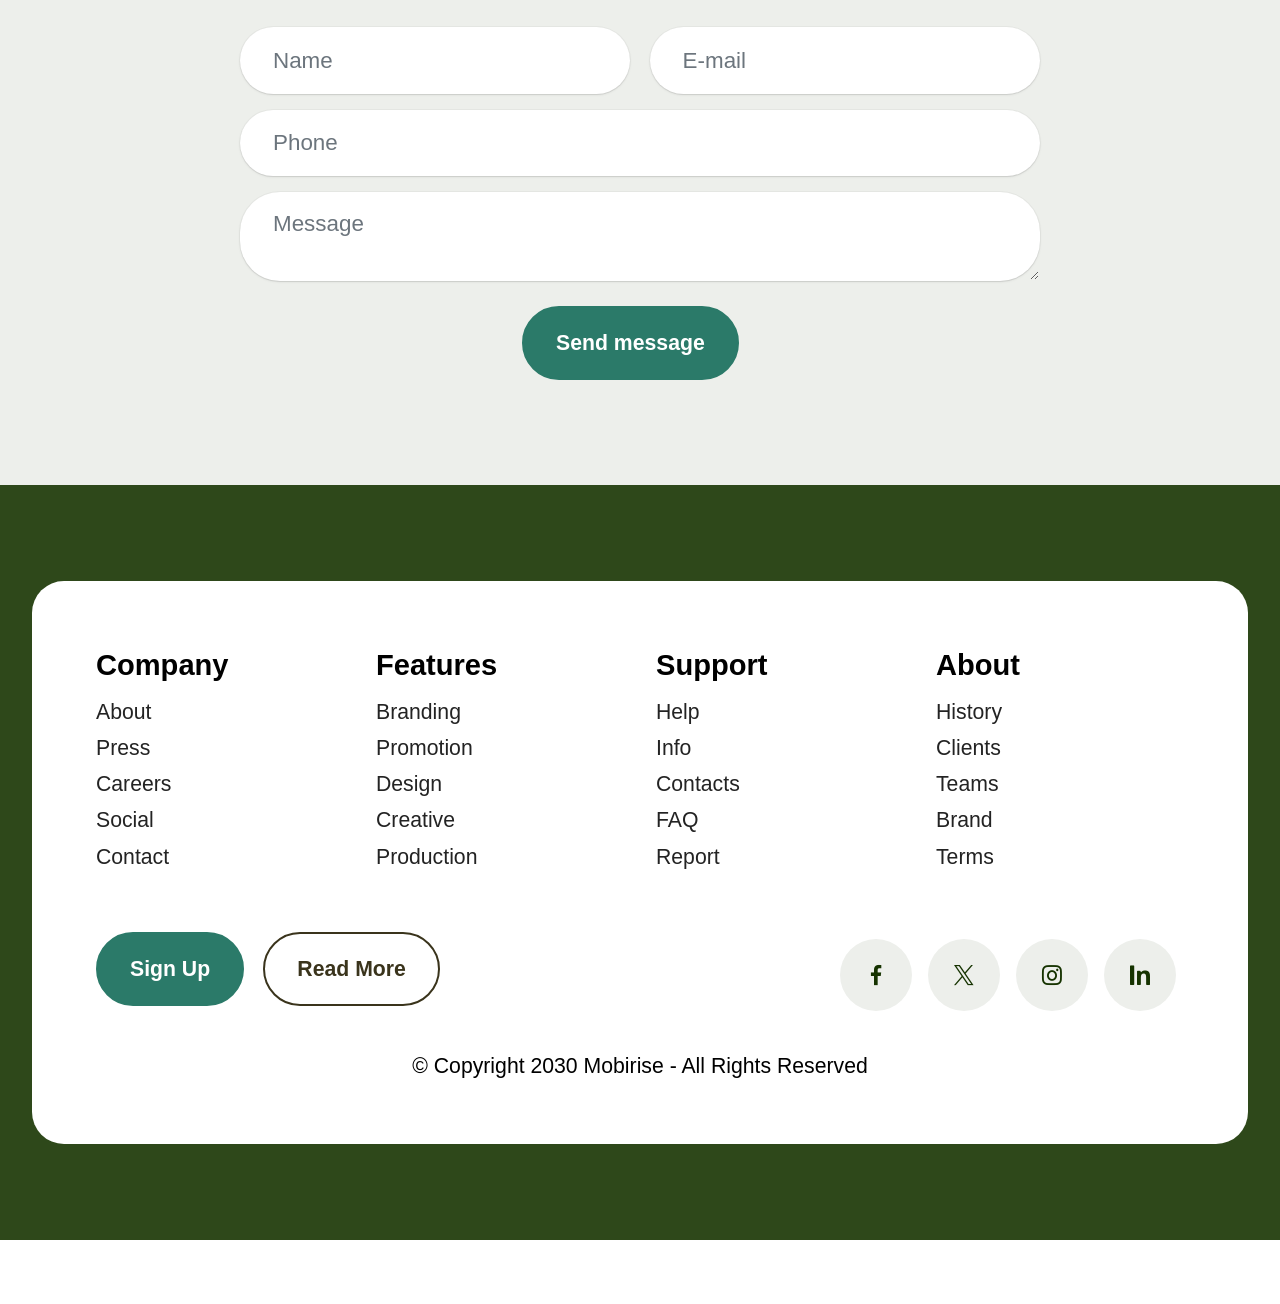
==== commit 0acf15a8: "Rename page1.html to index.html" ====
--- a/index.html
+++ b/index.html
@@ -10,16 +10,14 @@
   <meta name="description" content="">
   
   
-  <title>Home</title>
-  <link rel="stylesheet" href="assets/web/assets/mobirise-icons2/mobirise2.css">
+  <title>Page 1</title>
   <link rel="stylesheet" href="assets/bootstrap/css/bootstrap.min.css">
   <link rel="stylesheet" href="assets/animatecss/animate.css">
   <link rel="stylesheet" href="assets/socicon/css/styles.css">
   <link rel="stylesheet" href="assets/theme/css/style.css">
-  <link rel="stylesheet" href="assets/gallery/style.css">
   <link rel="preload" href="https://fonts.googleapis.com/css?family=Inter+Tight:100,200,300,400,500,600,700,800,900,100i,200i,300i,400i,500i,600i,700i,800i,900i&display=swap" as="style" onload="this.onload=null;this.rel='stylesheet'">
   <noscript><link rel="stylesheet" href="https://fonts.googleapis.com/css?family=Inter+Tight:100,200,300,400,500,600,700,800,900,100i,200i,300i,400i,500i,600i,700i,800i,900i&display=swap"></noscript>
-  <link rel="preload" as="style" href="assets/mobirise/css/mbr-additional.css?v=XN5B3P"><link rel="stylesheet" href="assets/mobirise/css/mbr-additional.css?v=XN5B3P" type="text/css">
+  <link rel="preload" as="style" href="assets/mobirise/css/mbr-additional.css?v=vKOWgn"><link rel="stylesheet" href="assets/mobirise/css/mbr-additional.css?v=vKOWgn" type="text/css">
 
   
   
@@ -27,92 +25,141 @@
 </head>
 <body>
   
-  <section data-bs-version="5.1" class="header5 cid-tJS6uM4N87" id="header05-1">
-	
-
-	
-	
-	<div class="topbg"></div>
-	<div class="align-center container">
+  <section data-bs-version="5.1" class="start article05 cid-vldEPb4ctQ" id="article05-21">
+  
+
+  
+  
+
+  <div class="container">
+    <div class="row justify-content-center align-items-center">
+      <div class="col-12">
+        <div class="card-wrapper">
+          <div class="row">
+            <div class="col-12 col-md-12 col-lg-5 image-wrapper">
+              <img class="w-100" src="assets/images/shop4.jpg" alt="Mobirise Website Builder">
+            </div>
+            <div class="col-12 col-lg col-md-12">
+              <div class="text-wrapper align-left">
+                <h1 class="mbr-section-title mbr-fonts-style mb-4 display-2">
+                  <strong>Begin your creative journey today</strong>
+                </h1>
+                <p class="mbr-text mbr-fonts-style mb-4 display-7">
+                  Lorem ipsum dolor sit amet, consectetur adipiscing elit. Donec
+                  egestas massa vel nulla gravida pulvinar. Pellentesque
+                  habitant morbi.<br>
+                </p>
+                <div class="mbr-section-btn mt-3">
+                  <a class="btn btn-lg btn-black display-7" href="https://mobiri.se">Get started</a>
+                </div>
+              </div>
+            </div>
+          </div>
+        </div>
+      </div>
+    </div>
+  </div>
+</section>
+
+<section data-bs-version="5.1" class="start article01 cid-vldENiNBDd" id="article01-20">
+	
+
+	
+	
+	<div class="container">
 		<div class="row justify-content-center">
-			<div class="col-md-12 col-lg-9">
-				<h1 class="mbr-section-title mbr-fonts-style mb-4 display-1"><strong>Create amazing websites</strong></h1>
-				<p class="mbr-text mbr-fonts-style mb-4 display-7">Click any text to edit or style it. Select text to insert a link.
-<br>Click the blue icon at the top right corner (Block Parameters) of the block to hide/show buttons, text, title, and change the block background. Click the red "+" button at the bottom right corner to add a new block. Use the top left menu to create new pages, sites, and add new themes and extensions.</p>
-				<div class="mbr-section-btn mt-3"><a class="btn btn-primary display-7" href="index.html#form02-6">Start now</a> <a class="btn btn-primary-outline display-7" href="index.html#gallery02-v">Live demo</a></div>
-			</div>
-		</div>
-		<div class="row mt-5 justify-content-center">
-			<div class="col-12 col-lg-12">
-				<img src="assets/images/11.jpg" alt="Mobirise Website Builder" title="">
+			<div class="card col-md-12 col-lg-12">
+				<div class="card-wrapper">
+					<div class="row">
+						<div class="image-wrapper col-12 col-sm-6 justify-content-center">
+							<img src="assets/images/11.jpg" alt="Mobirise Website Builder">
+						</div>
+						<div class="image-wrapper col-12 col-sm-6 justify-content-center">
+							<img src="assets/images/gallery02.jpg" alt="Mobirise Website Builder">
+						</div>
+					</div>
+
+					<div class="card-box align-left mb-3 card-content-text">
+						<h4 class="card-title mbr-fonts-style mbr-white mb-0 display-5">
+							<strong>Eternal Art of Photography</strong>
+						</h4>
+						<p class="mbr-text mbr-fonts-style mt-3 mb-0 display-7">
+						Photography, an eternal art, embraces tradition, creativity, and skill. It captures narratives through mesmerizing frames, linking generations. From shutter to showcase, it's a form of expression that celebrates uniqueness. Photography evokes delight and empowers us to create with our own perspectives. It immortalizes memories and defines trends, igniting the allure of creation.
+						</p>
+						
+					</div>
+				</div>
 			</div>
 		</div>
 	</div>
 </section>
 
-<section data-bs-version="5.1" class="features4 cid-tMlEXTHLbS" id="features04-w">
+<section data-bs-version="5.1" class="features03 cid-vldEwdZzCL" id="features03-1v">
 	
 	
 	<div class="container">
-		<div class="row justify-content-center">
+		<div class="row justify-content-center mb-5">
 			<div class="col-12 content-head">
-				<div class="mbr-section-head mb-5">
-					<h4 class="mbr-section-title mbr-fonts-style align-center mb-0 display-2"><strong>Our Services</strong></h4>
-					<h5 class="mbr-section-subtitle mbr-fonts-style align-center mb-0 mt-4 display-7">Hover over pictures to add more cards or rearrange them with the Tools panel. Add multiple cards by selecting multiple images. You can set the number of columns in Block Parameters.</h5>
+				<div class="mbr-section-head">
+					<h4 class="mbr-section-title mbr-fonts-style align-center mb-0 display-2">
+						<strong>Our features</strong>
+					</h4>
 					
 				</div>
 			</div>
 		</div>
 		<div class="row">
+			<div class="item features-image col-12 col-md-6 col-lg-4 active">
+				<div class="item-wrapper">
+					<div class="item-img mb-3">
+						<img src="assets/images/shop1.jpg" alt="Mobirise Website Builder" title="">
+					</div>
+					<div class="item-content align-left">
+						<h5 class="item-title mbr-fonts-style mt-0 mb-2 display-5">
+							<strong>Marketing</strong>
+						</h5>
+						<p class="mbr-text mbr-fonts-style mb-3 display-7">
+						    Lorem ipsum dolor sit amet, consectetur adipiscing elit habitant turpis.
+						</p>
+						<div class="mbr-section-btn item-footer">
+						<a href="" class="btn item-btn btn-primary display-7">Start Now</a>
+					</div>
+					</div>
+				</div>
+			</div>
 			<div class="item features-image col-12 col-md-6 col-lg-4">
 				<div class="item-wrapper">
-					<div class="item-img">
-						<img src="assets/images/gallery03.jpg" alt="Mobirise Website Builder">
-					</div>
-					<div class="item-content">
-						<h5 class="item-title mbr-fonts-style display-5">
-							<strong>Marketing</strong>
+					<div class="item-img mb-3">
+						<img src="assets/images/shop2.jpg" alt="Mobirise Website Builder" title="" data-slide-to="1" data-bs-slide-to="1">
+					</div>
+					<div class="item-content align-left">
+						<h5 class="item-title mbr-fonts-style mb-2 mt-0 display-5">
+							<strong>Promotion</strong>
 						</h5>
-						
-						<p class="mbr-text mbr-fonts-style display-7">
-							Service Description. You can show/hide the title, subtitle, text, button in the Block Parameters
+						<p class="mbr-text mbr-fonts-style mb-3 display-7">
+						Lorem ipsum dolor sit amet, consectetur adipiscing elit habitant turpis.<br>
 						</p>
-						<div class="mbr-section-btn item-footer"><a href="" class="btn item-btn btn-primary display-7">Learn more</a></div>
-					</div>
-
+						<div class="mbr-section-btn item-footer">
+						<a href="" class="btn item-btn btn-primary display-7">Start Now</a>
+					</div>
+					</div>
 				</div>
 			</div>
 			<div class="item features-image col-12 col-md-6 col-lg-4">
 				<div class="item-wrapper">
-					<div class="item-img">
-						<img src="assets/images/gallery05.jpg" alt="Mobirise Website Builder">
-					</div>
-					<div class="item-content">
-						<h5 class="item-title mbr-fonts-style display-5">
-							<strong>Promotion</strong>
+					<div class="item-img mb-3">
+						<img src="assets/images/shop3.jpg" alt="Mobirise Website Builder" title="" data-slide-to="2" data-bs-slide-to="2">
+					</div>
+					<div class="item-content align-left">
+						<h5 class="item-title mbr-fonts-style mb-2 mt-0 display-5">
+						    <strong>Branding</strong>
 						</h5>
-						
-						<p class="mbr-text mbr-fonts-style display-7">
-							Service Description. You can show/hide the title, subtitle, text, button in the Block Parameters
+						<p class="mbr-text mbr-fonts-style mb-3 display-7">
+						Lorem ipsum dolor sit amet, consectetur adipiscing elit habitant turpis.<br>
 						</p>
-						<div class="mbr-section-btn item-footer"><a href="" class="btn item-btn btn-primary display-7">Learn more</a></div>
-					</div>
-				</div>
-			</div>
-			<div class="item features-image col-12 col-md-6 col-lg-4">
-				<div class="item-wrapper">
-					<div class="item-img">
-						<img src="assets/images/gallery02.jpg" alt="Mobirise Website Builder">
-					</div>
-					<div class="item-content">
-						<h5 class="item-title mbr-fonts-style display-5">
-							<strong>Branding</strong>
-						</h5>
-						
-						<p class="mbr-text mbr-fonts-style display-7">
-							Service Description. You can show/hide the title, subtitle, text, button in the Block Parameters<br>
-						</p>
-						<div class="mbr-section-btn item-footer"><a href="" class="btn item-btn btn-primary display-7">Learn more</a></div>
+						<div class="mbr-section-btn item-footer">
+						<a href="" class="btn item-btn btn-primary display-7">Start Now</a>
+					</div>
 					</div>
 				</div>
 			</div>
@@ -120,274 +167,256 @@
 	</div>
 </section>
 
-<section data-bs-version="5.1" class="gallery1 mbr-gallery cid-tMlDYtQ5fF" id="gallery02-v">
+<section data-bs-version="5.1" class="features13 start cid-vldEyHN6gR" id="features013-1x">
     
 
+<div class="container-fluid">
+  <div class="row justify-content-center">
+    <div class="col-12 content-head">
+      
+    </div>
+  </div>
+  <div class="row mbr-section-content">
+    <div class="item features-image col-6 col-md-4 col-lg-2">
+      <div class="item-wrapper">
+        <div class="item-img">
+          <img src="assets/images/shop1.jpg" alt="Mobirise Website Builder" title="" data-slide-to="0" data-bs-slide-to="0">
+        </div>
+        <div class="item-content align-left mt-3">
+          <h5 class="item-title mbr-fonts-style mb-3 display-7">
+            <strong>Phone Cases</strong>
+          </h5>
+          
+          
+        </div>
+        
+      </div>
+    </div>
+    <div class="item features-image col-6 col-md-4 col-lg-2">
+      <div class="item-wrapper">
+        <div class="item-img">
+          <img src="assets/images/shop2.jpg" alt="Mobirise Website Builder" title="" data-slide-to="1" data-bs-slide-to="1">
+        </div>
+        <div class="item-content align-left mt-3">
+          <h5 class="item-title mbr-fonts-style mb-3 display-7">
+            <strong>Creators</strong>
+          </h5>
+          
+          
+        </div>
+        
+      </div>
+    </div>
+    <div class="item features-image col-6 col-md-4 col-lg-2">
+      <div class="item-wrapper">
+        <div class="item-img">
+          <img src="assets/images/shop3.jpg" alt="Mobirise Website Builder" title="" data-slide-to="2" data-bs-slide-to="2">
+        </div>
+        <div class="item-content align-left mt-3">
+          <h5 class="item-title mbr-fonts-style mb-3 display-7">
+            <strong>Eco-Friendly Crafts</strong>
+          </h5>
+          
+          
+        </div>
+        
+      </div>
+    </div>
+    <div class="item features-image col-6 col-md-4 col-lg-2">
+      <div class="item-wrapper">
+        <div class="item-img">
+          <img src="assets/images/shop4.jpg" alt="Mobirise Website Builder" title="" data-slide-to="3" data-bs-slide-to="3">
+        </div>
+        <div class="item-content align-left mt-3">
+          <h5 class="item-title mbr-fonts-style mb-3 display-7">
+            <strong>Jewelry</strong>
+          </h5>
+          
+          
+        </div>
+        
+      </div>
+    </div>
+    <div class="item features-image col-6 col-md-4 col-lg-2">
+      <div class="item-wrapper">
+        <div class="item-img">
+          <img src="assets/images/shop5.jpg" alt="Mobirise Website Builder" title="" data-slide-to="4" data-bs-slide-to="4">
+        </div>
+        <div class="item-content align-left mt-3">
+          <h5 class="item-title mbr-fonts-style mb-3 display-7">
+            <strong>Wooden Crafts</strong>
+          </h5>
+          
+          
+        </div>
+        
+      </div>
+    </div>
+    <div class="item features-image col-6 col-md-4 col-lg-2">
+      <div class="item-wrapper">
+        <div class="item-img">
+          <img src="assets/images/shop6.jpg" alt="Mobirise Website Builder" title="" data-slide-to="5" data-bs-slide-to="5">
+        </div>
+        <div class="item-content align-left mt-3">
+          <h5 class="item-title mbr-fonts-style mb-3 display-7">
+            <strong>Wooden Crafts</strong>
+          </h5>
+          
+          
+        </div>
+        
+      </div>
+    </div>
+
+  </div>
+</div>
+</section>
+
+<section data-bs-version="5.1" class="features032 cid-vldJIvon6C" id="features032-28">
+  
+
+  
+  
+  <div class="container">
+    <div class="row justify-content-center">
+      
+    </div>
+    <div class="row">
+      <div class="item features-without-image col-12 col-lg-4 active item-mb">
+        <div class="item-wrapper">
+          <div class="card-box align-left">
+            
+            <h5 class="card-title mbr-fonts-style display-5">
+              <strong>Easy to use</strong>
+            </h5>
+            <p class="card-text mbr-fonts-style display-7">
+              Integer aliquam, lorem vitae dapibus sollicitudin, nibh nisl egestas enim, ut dapibus odio augue venenatis mi.</p>
+          </div>
+        </div>
+      </div>
+      <div class="item features-without-image col-12 col-lg-4 item-mb">
+        <div class="item-wrapper">
+          <div class="card-box align-left">
+            
+            <h5 class="card-title mbr-fonts-style display-5">
+              <strong>Mobile-friendly</strong>
+            </h5>
+            <p class="card-text mbr-fonts-style display-7">
+              Integer aliquam, lorem vitae dapibus sollicitudin, nibh nisl egestas enim, ut dapibus odio augue venenatis mi.</p>
+          </div>
+        </div>
+      </div>
+      <div class="item features-without-image col-12 col-lg-4 item-mb">
+        <div class="item-wrapper">
+          <div class="card-box align-left">
+            
+            <h5 class="card-title mbr-fonts-style display-5">
+              <strong>SEO-friendly</strong>
+            </h5>
+            <p class="card-text mbr-fonts-style display-7">
+              Integer aliquam, lorem vitae dapibus sollicitudin, nibh nisl egestas enim, ut dapibus odio augue venenatis mi.</p>
+          </div>
+        </div>
+      </div>
+      <div class="item features-without-image col-12 col-lg-4 item-mb">
+        <div class="item-wrapper">
+          <div class="card-box align-left">
+            
+            <h5 class="card-title mbr-fonts-style display-5">
+              <strong>eCommerce</strong>
+            </h5>
+            <p class="card-text mbr-fonts-style display-7">
+              Integer aliquam, lorem vitae dapibus sollicitudin, nibh nisl egestas enim, ut dapibus odio augue venenatis mi.</p>
+          </div>
+        </div>
+      </div>
+      <div class="item features-without-image col-12 col-lg-4 item-mb">
+        <div class="item-wrapper">
+          <div class="card-box align-left">
+            
+            <h5 class="card-title mbr-fonts-style display-5">
+              <strong>Analytics</strong>
+            </h5>
+            <p class="card-text mbr-fonts-style display-7">
+              Integer aliquam, lorem vitae dapibus sollicitudin, nibh nisl egestas enim, ut dapibus odio augue venenatis mi.</p>
+          </div>
+        </div>
+      </div>
+      <div class="item features-without-image col-12 col-lg-4 item-mb">
+        <div class="item-wrapper">
+          <div class="card-box align-left">
+            
+            <h5 class="card-title mbr-fonts-style display-5">
+              <strong>Support</strong>
+            </h5>
+            <p class="card-text mbr-fonts-style display-7">
+              Integer aliquam, lorem vitae dapibus sollicitudin, nibh nisl egestas enim, ut dapibus odio augue venenatis mi.</p>
+          </div>
+        </div>
+      </div>
+    </div>
+  </div>
+</section>
+
+<section data-bs-version="5.1" class="contacts02 map1 cid-vldM0f9UiC" id="contacts02-29">
+
     
+
     
-
-    <div class="container-fluid">
+    <div class="container">
         <div class="row justify-content-center">
             <div class="col-12 content-head">
                 <div class="mbr-section-head mb-5">
-                    <h3 class="mbr-section-title mbr-fonts-style align-center m-0 display-2"><strong>Gallery with Masonry Grid and Popup Slider</strong></h3>
-                    <h4 class="mbr-section-subtitle mbr-fonts-style align-center mb-0 mt-4 display-7">Use images of different sizes in this gallery. Click on the image to change it. Click on the + (Add Items) button to add multiple pictures at once.</h4>
+                    <h3 class="mbr-section-title mbr-fonts-style align-center mb-0 display-2">
+                        <strong>Contacts</strong>
+                    </h3>
+                    
                 </div>
             </div>
         </div>
-        <div class="row mbr-gallery mbr-masonry" data-masonry="{&quot;percentPosition&quot;: true }">
-            <div class="col-12 col-md-6 col-lg-3 item gallery-image">
-                <div class="item-wrapper" data-toggle="modal" data-bs-toggle="modal" data-target="#vldGMGLaCJ-modal" data-bs-target="#vldGMGLaCJ-modal">
-                    <img class="w-100" src="assets/images/gallery03.jpg" alt="Mobirise Website Builder" data-slide-to="0" data-bs-slide-to="0" data-target="#lb-vldGMGLaCJ" data-bs-target="#lb-vldGMGLaCJ">
-                    <div class="icon-wrapper">
-                        <span class="mobi-mbri mobi-mbri-search mbr-iconfont mbr-iconfont-btn"></span>
+        <div class="row justify-content-center">
+            <div class="card col-12 col-md-12 col-lg-6">
+                <div class="card-wrapper">
+                    <div class="text-wrapper">
+                        <h5 class="cardTitle mbr-fonts-style mb-2 display-5">
+                            <strong>Contact Us</strong>
+                        </h5>
+                        <ul class="list mbr-fonts-style display-7">
+                            <li class="mbr-text item-wrap">Phone: <a href="tel:+12345678910" class="text-primary">0 (800) 123 45
+                                    67</a></li>
+                            <li class="mbr-text item-wrap">WhatsApp: <a href="tel:+12345678910" class="text-primary">0 (800) 123
+                                    45 67</a></li>
+                            <li class="mbr-text item-wrap">Email: <a href="mailto:info@site.com" class="text-primary">info@site.com</a></li>
+                            <li class="mbr-text item-wrap">Address: 350 5th Ave, New York, NY 10118</li>
+                            <li class="mbr-text item-wrap">Working hours: 9:00AM - 6:00PM</li>
+                        </ul>
                     </div>
                 </div>
-                
-            </div>
-            <div class="col-12 col-md-6 col-lg-3 item gallery-image">
-                <div class="item-wrapper" data-toggle="modal" data-bs-toggle="modal" data-target="#vldGMGLaCJ-modal" data-bs-target="#vldGMGLaCJ-modal">
-                    <img class="w-100" src="assets/images/gallery13.jpg" alt="Mobirise Website Builder" data-slide-to="1" data-bs-slide-to="1" data-target="#lb-vldGMGLaCJ" data-bs-target="#lb-vldGMGLaCJ">
-                    <div class="icon-wrapper">
-                        <span class="mobi-mbri mobi-mbri-search mbr-iconfont mbr-iconfont-btn"></span>
-                    </div>
-                </div>
-                
-            </div>
-            <div class="col-12 col-md-6 col-lg-3 item gallery-image">
-                <div class="item-wrapper" data-toggle="modal" data-bs-toggle="modal" data-target="#vldGMGLaCJ-modal" data-bs-target="#vldGMGLaCJ-modal">
-                    <img class="w-100" src="assets/images/gallery10.jpg" alt="Mobirise Website Builder" data-slide-to="2" data-bs-slide-to="2" data-target="#lb-vldGMGLaCJ" data-bs-target="#lb-vldGMGLaCJ">
-                    <div class="icon-wrapper">
-                        <span class="mobi-mbri mobi-mbri-search mbr-iconfont mbr-iconfont-btn"></span>
-                    </div>
-                </div>
-                
-            </div>
-            <div class="col-12 col-md-6 col-lg-3 item gallery-image">
-                <div class="item-wrapper" data-toggle="modal" data-bs-toggle="modal" data-target="#vldGMGLaCJ-modal" data-bs-target="#vldGMGLaCJ-modal">
-                    <img class="w-100" src="assets/images/gallery08.jpg" alt="Mobirise Website Builder" data-slide-to="3" data-bs-slide-to="3" data-target="#lb-vldGMGLaCJ" data-bs-target="#lb-vldGMGLaCJ">
-                    <div class="icon-wrapper">
-                        <span class="mobi-mbri mobi-mbri-search mbr-iconfont mbr-iconfont-btn"></span>
-                    </div>
-                </div>
-                
-            </div>
-            <div class="col-12 col-md-6 col-lg-3 item gallery-image">
-                <div class="item-wrapper" data-toggle="modal" data-bs-toggle="modal" data-target="#vldGMGLaCJ-modal" data-bs-target="#vldGMGLaCJ-modal">
-                    <img class="w-100" src="assets/images/gallery06.jpg" alt="Mobirise Website Builder" data-slide-to="4" data-bs-slide-to="4" data-target="#lb-vldGMGLaCJ" data-bs-target="#lb-vldGMGLaCJ">
-                    <div class="icon-wrapper">
-                        <span class="mobi-mbri mobi-mbri-search mbr-iconfont mbr-iconfont-btn"></span>
-                    </div>
-                </div>
-                
-            </div>
-            <div class="col-12 col-md-6 col-lg-3 item gallery-image">
-                <div class="item-wrapper" data-toggle="modal" data-bs-toggle="modal" data-target="#vldGMGLaCJ-modal" data-bs-target="#vldGMGLaCJ-modal">
-                    <img class="w-100" src="assets/images/gallery02.jpg" alt="Mobirise Website Builder" data-slide-to="5" data-bs-slide-to="5" data-target="#lb-vldGMGLaCJ" data-bs-target="#lb-vldGMGLaCJ">
-                    <div class="icon-wrapper">
-                        <span class="mobi-mbri mobi-mbri-search mbr-iconfont mbr-iconfont-btn"></span>
-                    </div>
-                </div>
-                
-            </div>
-            <div class="col-12 col-md-6 col-lg-3 item gallery-image">
-                <div class="item-wrapper" data-toggle="modal" data-bs-toggle="modal" data-target="#vldGMGLaCJ-modal" data-bs-target="#vldGMGLaCJ-modal">
-                    <img class="w-100" src="assets/images/gallery01.jpg" alt="Mobirise Website Builder" data-slide-to="6" data-bs-slide-to="6" data-target="#lb-vldGMGLaCJ" data-bs-target="#lb-vldGMGLaCJ">
-                    <div class="icon-wrapper">
-                        <span class="mobi-mbri mobi-mbri-search mbr-iconfont mbr-iconfont-btn"></span>
-                    </div>
-                </div>
-                
-            </div>
-        </div>
-
-        <div class="modal mbr-slider" tabindex="-1" role="dialog" aria-hidden="true" id="vldGMGLaCJ-modal">
-            <div class="modal-dialog" role="document">
-                <div class="modal-content">
-                    <div class="modal-body">
-                        <div class="carousel slide" id="lb-vldGMGLaCJ" data-interval="5000" data-bs-interval="5000">
-                            <div class="carousel-inner">
-                                <div class="carousel-item active">
-                                    <img class="d-block w-100" src="assets/images/gallery03.jpg" alt="Mobirise Website Builder">
-                                </div>
-                                <div class="carousel-item">
-                                    <img class="d-block w-100" src="assets/images/gallery13.jpg" alt="Mobirise Website Builder">
-                                </div>
-                                <div class="carousel-item">
-                                    <img class="d-block w-100" src="assets/images/gallery10.jpg" alt="Mobirise Website Builder">
-                                </div>
-                                <div class="carousel-item">
-                                    <img class="d-block w-100" src="assets/images/gallery08.jpg" alt="Mobirise Website Builder">
-                                </div>
-                                <div class="carousel-item">
-                                    <img class="d-block w-100" src="assets/images/gallery06.jpg" alt="Mobirise Website Builder">
-                                </div>
-                                <div class="carousel-item">
-                                    <img class="d-block w-100" src="assets/images/gallery02.jpg" alt="Mobirise Website Builder">
-                                </div>
-                                <div class="carousel-item">
-                                    <img class="d-block w-100" src="assets/images/gallery01.jpg" alt="Mobirise Website Builder">
-                                </div>
-                            </div>
-                            <ol class="carousel-indicators">
-                                <li data-slide-to="0" data-bs-slide-to="0" class="active" data-target="#lb-vldGMGLaCJ" data-bs-target="#lb-vldGMGLaCJ"></li>
-                                <li data-slide-to="1" data-bs-slide-to="1" data-target="#lb-vldGMGLaCJ" data-bs-target="#lb-vldGMGLaCJ"></li>
-                                <li data-slide-to="2" data-bs-slide-to="2" data-target="#lb-vldGMGLaCJ" data-bs-target="#lb-vldGMGLaCJ"></li>
-                                <li data-slide-to="3" data-bs-slide-to="3" data-target="#lb-vldGMGLaCJ" data-bs-target="#lb-vldGMGLaCJ"></li>
-                                <li data-slide-to="4" data-bs-slide-to="4" data-target="#lb-vldGMGLaCJ" data-bs-target="#lb-vldGMGLaCJ"></li>
-                                <li data-slide-to="5" data-bs-slide-to="5" data-target="#lb-vldGMGLaCJ" data-bs-target="#lb-vldGMGLaCJ"></li>
-                                <li data-slide-to="6" data-bs-slide-to="6" data-target="#lb-vldGMGLaCJ" data-bs-target="#lb-vldGMGLaCJ"></li>
-                            </ol>
-                            <a role="button" href="" class="close" data-dismiss="modal" data-bs-dismiss="modal" aria-label="Close">
-                            </a>
-                            <a class="carousel-control-prev carousel-control" role="button" data-slide="prev" data-bs-slide="prev" href="#lb-vldGMGLaCJ">
-                                <span class="mobi-mbri mobi-mbri-arrow-prev" aria-hidden="true"></span>
-                                <span class="sr-only visually-hidden">Previous</span>
-                            </a>
-                            <a class="carousel-control-next carousel-control" role="button" data-slide="next" data-bs-slide="next" href="#lb-vldGMGLaCJ">
-                                <span class="mobi-mbri mobi-mbri-arrow-next" aria-hidden="true"></span>
-                                <span class="sr-only visually-hidden">Next</span>
-                            </a>
-                        </div>
-                    </div>
-                </div>
-            </div>
-        </div>
-    </div>
-</section>
-
-<section data-bs-version="5.1" class="header09 cid-tLAX5BnXkJ" id="header09-q">
-	
-	
-	<div class="container">
-		<div class="row">
-			<div class="content-wrap col-12 col-md-8">
-				<h1 class="mbr-section-title mbr-fonts-style mbr-white mb-4 display-1"><strong>Unlock boundless possibilities</strong></h1>
-				
-				<p class="mbr-fonts-style mbr-text mbr-white mb-4 display-7">
-					Mobirise Free Website Maker is perfect for non-techies and great for pro-coders for fast prototyping and small customers' projects.
-				</p>
-				<div class="mbr-section-btn"><a class="btn btn-white-outline display-7" href="https://mobiri.se">Learn more</a></div>
-			</div>
-		</div>
-	</div>
-</section>
-
-<section data-bs-version="5.1" class="header7 cid-tLeaLmEeFr" id="header07-h">
-  
-
-  
-  
-  
-  <div class="align-center container">
-    <div class="row justify-content-center">
-      <div class="col-md-12 col-lg-9 mb-5">
-        <h1 class="mbr-section-title mbr-fonts-style display-1"><strong>Block with video</strong>
-        </h1>
-        <p class="mbr-text mbr-fonts-style mt-4 display-7">
-          Click on the media content to replace it. In some blocks, you can change media content via Block Parameters.
-        </p>
-        
-      </div>
-    </div>
-
-    <div class="row justify-content-center">
-      <div class="mbr-figure col-12 col-md-12"><iframe class="mbr-embedded-video" src="https://www.youtube.com/embed/sGpPgQeEyOc?rel=0&amp;amp;mute=1&amp;showinfo=0&amp;autoplay=1&amp;loop=1&amp;playlist=sGpPgQeEyOc" width="1280" height="720" frameborder="0" allowfullscreen></iframe></div>
-    </div>
-  </div>
-</section>
-
-<section data-bs-version="5.1" class="header1 cid-tJS9vXDdRK" id="header01-7">
-	
-
-	
-	
-
-	<div class="container">
-		<div class="row justify-content-center">
-			<div class="col-12 col-md-12 col-lg-7 image-wrapper">
-				<img class="w-100" src="assets/images/gallery01.jpg" alt="Mobirise Website Builder">
-			</div>
-			<div class="col-12 col-lg col-md-12">
-				<div class="text-wrapper align-left">
-					<h1 class="mbr-section-title mbr-fonts-style mb-4 display-2"><strong>About us</strong></h1>
-					<p class="mbr-text mbr-fonts-style mb-4 display-7">
-						Most blocks can be used with various types of backgrounds: color, pictures, or videos. It can be set in Block Parameters.&nbsp;You can show/hide the title, subtitle, text, button in the Block Parameters (blue gear icon at the top right corner of the block).&nbsp;</p>
-					<div class="mbr-section-btn mt-3"><a class="btn btn-primary display-7" href="https://mobiri.se">Start now</a></div>
-				</div>
-			</div>
-		</div>
-	</div>
-</section>
-
-<section data-bs-version="5.1" class="features15 cid-tLek7gQhG7" id="features015-m">
-	
-
-	
-	
-	<div class="container">
-		<div class="mbr-section-head mb-5">
-			<h4 class="mbr-section-title mbr-fonts-style align-center mb-0 display-2">
-			  <strong>Why us?</strong></h4>
-			
-		  </div>
-		<div class="row justify-content-center">
-			<div class="item features-without-image col-12 col-lg-4">
-				<div class="item-wrapper">
-					<div class="img-wrapper">
-						<img src="assets/images/shop1.jpg" alt="Mobirise Website Builder">
-					</div>
-					<div class="card-box">
-						<h4 class="card-title mbr-fonts-style mb-3 display-5">
-							<strong>Free</strong></h4>
-						<h5 class="card-text mbr-fonts-style display-7">
-							Mobirise is a free website builder. Mobirise is a free website builder. Mobirise is a free website builder.</h5>
-					</div>
-				</div>
-			</div>
-			<div class="item features-without-image col-12 col-lg-4">
-				<div class="item-wrapper">
-					<div class="img-wrapper">
-						<img src="assets/images/shop2.jpg" alt="Mobirise Website Builder">
-					</div>
-					<div class="card-box">
-						<h4 class="card-title mbr-fonts-style mb-3 display-5">
-							<strong>Easy</strong></h4>
-						<h5 class="card-text mbr-fonts-style display-7">
-							Create landing pages with ease. Create landing pages with ease. Create landing pages with ease.<br><br></h5>
-					</div>
-				</div>
-			</div>
-			<div class="item features-without-image col-12 col-lg-4">
-				<div class="item-wrapper">
-					<div class="img-wrapper">
-						<img src="assets/images/shop3.jpg" alt="Mobirise Website Builder">
-					</div>
-					<div class="card-box">
-						<h4 class="card-title mbr-fonts-style mb-3 display-5">
-							<strong>Beautiful</strong></h4>
-						<h5 class="card-text mbr-fonts-style display-7">
-							Build a website with Mobirise. Build a web page with Mobirise. Create a website with Mobirise.</h5>
-					</div>
-				</div>
-			</div>
-		</div>
-	</div>
-</section>
-
-<section data-bs-version="5.1" class="form5 cid-tJS9pBcTSa" id="form02-6">
+            </div>
+            <div class="map-wrapper col-md-12 col-lg-6">
+                <div class="google-map"><iframe frameborder="0" style="border:0" src="https://www.google.com/maps/embed?pb=!1m14!1m8!1m3!1d6045.3003145248895!2d-73.9884657!3d40.7477229!3m2!1i1024!2i768!4f13.1!3m3!1m2!1s0x89c259a9ac1f1b85%3A0x7e33d1c0e7af3be4!2zMzUwIDV0aCBBdmUsIE5ldyBZb3JrLCBOWSAxMDExOCwg0KHQqNCQ!5e0!3m2!1sru!2sru!4v1689597362021!5m2!1sen!2sen" allowfullscreen=""></iframe></div>
+            </div>
+        </div>
+    </div>
+</section>
+
+<section data-bs-version="5.1" class="form5 cid-vldFvtt8Ei" id="form02-24">
     
     
     <div class="container">
-        <div class="mbr-section-head mb-5">
-            <h3 class="mbr-section-title mbr-fonts-style align-center mb-0 display-2">
-                <strong>Contact Form</strong></h3>
-            <h4 class="mbr-section-subtitle mbr-fonts-style align-center mb-0 mt-4 display-7">To change your notification email, click on any form field below.
-<div>The number of submissions is limited to 10 per day without the Form Builder.</div></h4>
-        </div>
-        <div class="row justify-content-center mt-4">
+        <div class="row justify-content-center">
+            <div class="col-12 content-head">
+                <div class="mbr-section-head mb-5">
+                    <h3 class="mbr-section-title mbr-fonts-style align-center mb-0 display-2">
+                        <strong>Contacts</strong>
+                    </h3>
+                    
+                </div>
+            </div>
+        </div>
+        <div class="row justify-content-center">
             <div class="col-lg-8 mx-auto mbr-form" data-form-type="formoid">
-                <form action="https://mobirise.eu/" method="POST" class="mbr-form form-with-styler" data-form-title="Form Name"><input type="hidden" name="email" data-form-email="true" value="lVaW+itgNlygY8lJbghEzRLqayGgwiwZkctk+zb+49IjvlDPM1nIKyw0jx5Yc6DingxR8n8VizMCfTWXzpGWapf55xQbUefNHi8SzptzBc4cJZ9GEculPDck4ir4YRkN">
+                <form action="https://mobirise.eu/" method="POST" class="mbr-form form-with-styler" data-form-title="Form Name"><input type="hidden" name="email" data-form-email="true" value="5VRw1L79IZqsyFHIgS9RU7s2BpIW0CAIAat+bSchBmy8k3fhCO8EQiIjbe69qKShFYwTYvAwyUwlLWoMlAizYM78D88l8xUwVE9KOrsHxfAHQfxfYVLNiP2U96t7bOeu">
                     <div class="row">
                         <div hidden="hidden" data-form-alert="" class="alert alert-success col-12">Thanks for filling out the form!</div>
                         <div hidden="hidden" data-form-alert-danger="" class="alert alert-danger col-12">
@@ -396,56 +425,22 @@
                     </div>
                     <div class="dragArea row">
                         <div class="col-md col-sm-12 form-group mb-3" data-for="name">
-                            <input type="text" name="name" placeholder="Name" data-form-field="name" class="form-control" value="" id="name-form02-6">
+                            <input type="text" name="name" placeholder="Name" data-form-field="name" class="form-control" value="" id="name-form02-24">
                         </div>
                         <div class="col-md col-sm-12 form-group mb-3" data-for="email">
-                            <input type="email" name="email" placeholder="Email" data-form-field="email" class="form-control" value="" id="email-form02-6">
+                            <input type="email" name="email" placeholder="E-mail" data-form-field="email" class="form-control" value="" id="email-form02-24">
                         </div>
                         <div class="col-12 form-group mb-3" data-for="phone">
-                            <input type="tel" name="phone" placeholder="Phone" data-form-field="phone" class="form-control" value="" id="phone-form02-6">
+                            <input type="tel" name="phone" placeholder="Phone" data-form-field="phone" class="form-control" value="" id="phone-form02-24">
                         </div>
                         <div class="col-12 form-group mb-3" data-for="textarea">
-                            <textarea name="textarea" placeholder="Message" data-form-field="textarea" class="form-control" id="textarea-form02-6"></textarea>
+                            <textarea name="textarea" placeholder="Message" data-form-field="textarea" class="form-control" id="textarea-form02-24"></textarea>
                         </div>
                         <div class="col-lg-12 col-md-12 col-sm-12 align-center mbr-section-btn">
                             <button type="submit" class="btn btn-primary display-7">Send message</button>
                         </div>
                     </div>
                 </form>
-            </div>
-        </div>
-    </div>
-</section>
-
-<section data-bs-version="5.1" class="contacts2 map1 cid-tLdYHD757A" id="contacts02-9">
-
-    
-
-    
-    <div class="container">
-        <div class="mbr-section-head mb-5">
-            <h3 class="mbr-section-title mbr-fonts-style align-center mb-0 display-2">
-                <strong>Contacts</strong>
-            </h3>
-            
-        </div>
-        <div class="row justify-content-center mt-4">
-            <div class="card col-12 col-md-5">
-                <div class="card-wrapper">
-                    <div class="text-wrapper">
-                        <h5 class="cardTitle mbr-fonts-style mb-2 display-5">
-                        <strong>Get in touch</strong></h5>
-                    <ul class="list mbr-fonts-style display-7">
-                        <li class="mbr-text item-wrap"><span style="font-size: 1.4rem;">Phone: </span><a href="tel:+12345678910" class="text-primary" style="font-size: 1.4rem;">0 (800) 123 45 67</a><br></li>
-                        <li class="mbr-text item-wrap">WhatsApp: <a href="https://wa.me/12345678910" class="text-primary">0 (800) 123 45 67</a></li>
-                        <li class="mbr-text item-wrap">Email: <a href="mailto:info@site.com" class="text-primary">info@site.com</a></li><li class="mbr-text item-wrap"><br></li>
-                        <li class="mbr-text item-wrap">Address: </li><li class="mbr-text item-wrap">350 5th Ave, New York, NY 10118</li><li class="mbr-text item-wrap"><span style="font-size: 1.4rem;">Working hours:</span><br></li><li class="mbr-text item-wrap">9:00AM - 6:00PM</li>
-                    </ul>
-                    </div>
-                </div>
-            </div>
-            <div class="map-wrapper col-12 col-md-7">
-                <div class="google-map"><iframe frameborder="0" style="border:0" src="https://www.google.com/maps/embed?pb=!1m14!1m8!1m3!1d6045.3003145248895!2d-73.9884657!3d40.7477229!3m2!1i1024!2i768!4f13.1!3m3!1m2!1s0x89c259a9ac1f1b85%3A0x7e33d1c0e7af3be4!2zMzUwIDV0aCBBdmUsIE5ldyBZb3JrLCBOWSAxMDExOCwg0KHQqNCQ!5e0!3m2!1sru!2sru!4v1689597362021!5m2!1sen!2sen" allowfullscreen=""></iframe></div>
             </div>
         </div>
     </div>
@@ -542,9 +537,9 @@
 			</div>
 		</div>
 	</div>
-</section><section class="display-7" style="padding: 0;align-items: center;justify-content: center;flex-wrap: wrap;    align-content: center;display: flex;position: relative;height: 4rem;"><a href="https://mobiri.se/4806500" style="flex: 1 1;height: 4rem;position: absolute;width: 100%;z-index: 1;"><img alt="" style="height: 4rem;" src="[data-uri]"></a><p style="margin: 0;text-align: center;" class="display-7">&#8204;</p><a style="z-index:1" href="https://mobirise.com/drag-drop-website-builder.html">Drag and Drop Website Builder</a></section><script src="assets/bootstrap/js/bootstrap.bundle.min.js"></script>  <script src="assets/smoothscroll/smooth-scroll.js"></script>  <script src="assets/ytplayer/index.js"></script>  <script src="assets/masonry/masonry.pkgd.min.js"></script>  <script src="assets/imagesloaded/imagesloaded.pkgd.min.js"></script>  <script src="assets/theme/js/script.js"></script>  <script src="assets/gallery/player.min.js"></script>  <script src="assets/gallery/script.js"></script>  <script src="assets/formoid/formoid.min.js"></script>  
+</section><section class="display-7" style="padding: 0;align-items: center;justify-content: center;flex-wrap: wrap;    align-content: center;display: flex;position: relative;height: 4rem;"><a href="https://mobiri.se/4806500" style="flex: 1 1;height: 4rem;position: absolute;width: 100%;z-index: 1;"><img alt="" style="height: 4rem;" src="[data-uri]"></a><p style="margin: 0;text-align: center;" class="display-7">&#8204;</p><a style="z-index:1" href="https://mobirise.com/html-builder.html">HTML Builder</a></section><script src="assets/bootstrap/js/bootstrap.bundle.min.js"></script>  <script src="assets/smoothscroll/smooth-scroll.js"></script>  <script src="assets/ytplayer/index.js"></script>  <script src="assets/theme/js/script.js"></script>  <script src="assets/formoid/formoid.min.js"></script>  
   
   
   <input name="animation" type="hidden">
   </body>
-</html>+</html>
--- a/assets/socicon/css/styles.css
+++ b/assets/socicon/css/styles.css
@@ -0,0 +1,940 @@
+@charset "UTF-8";
+
+@font-face {
+  font-family: 'Socicon';
+  src:  url('../fonts/socicon.eot');
+  src:  url('../fonts/socicon.eot?#iefix') format('embedded-opentype'),
+    url('../fonts/socicon.woff2') format('woff2'),
+    url('../fonts/socicon.ttf') format('truetype'),
+    url('../fonts/socicon.woff') format('woff'),
+    url('../fonts/socicon.svg#socicon') format('svg');
+  font-weight: normal;
+  font-style: normal;
+  font-display: swap;
+}
+
+[data-icon]:before {
+  font-family: "socicon" !important;
+  content: attr(data-icon);
+  font-style: normal !important;
+  font-weight: normal !important;
+  font-variant: normal !important;
+  text-transform: none !important;
+  speak: none;
+  line-height: 1;
+  -webkit-font-smoothing: antialiased;
+  -moz-osx-font-smoothing: grayscale;
+}
+
+[class^="socicon-"], [class*=" socicon-"] {
+  /* use !important to prevent issues with browser extensions that change fonts */
+  font-family: 'Socicon' !important;
+  speak: none;
+  font-style: normal;
+  font-weight: normal;
+  font-variant: normal;
+  text-transform: none;
+  line-height: 1;
+
+  /* Better Font Rendering =========== */
+  -webkit-font-smoothing: antialiased;
+  -moz-osx-font-smoothing: grayscale;
+}
+
+.socicon-500px:before {
+  content: "\e000";
+}
+.socicon-8tracks:before {
+  content: "\e001";
+}
+.socicon-airbnb:before {
+  content: "\e002";
+}
+.socicon-alliance:before {
+  content: "\e003";
+}
+.socicon-amazon:before {
+  content: "\e004";
+}
+.socicon-amplement:before {
+  content: "\e005";
+}
+.socicon-android:before {
+  content: "\e006";
+}
+.socicon-angellist:before {
+  content: "\e007";
+}
+.socicon-apple:before {
+  content: "\e008";
+}
+.socicon-appnet:before {
+  content: "\e009";
+}
+.socicon-baidu:before {
+  content: "\e00a";
+}
+.socicon-bandcamp:before {
+  content: "\e00b";
+}
+.socicon-battlenet:before {
+  content: "\e00c";
+}
+.socicon-mixer:before {
+  content: "\e00d";
+}
+.socicon-bebee:before {
+  content: "\e00e";
+}
+.socicon-bebo:before {
+  content: "\e00f";
+}
+.socicon-behance:before {
+  content: "\e010";
+}
+.socicon-blizzard:before {
+  content: "\e011";
+}
+.socicon-blogger:before {
+  content: "\e012";
+}
+.socicon-buffer:before {
+  content: "\e013";
+}
+.socicon-chrome:before {
+  content: "\e014";
+}
+.socicon-coderwall:before {
+  content: "\e015";
+}
+.socicon-curse:before {
+  content: "\e016";
+}
+.socicon-dailymotion:before {
+  content: "\e017";
+}
+.socicon-deezer:before {
+  content: "\e018";
+}
+.socicon-delicious:before {
+  content: "\e019";
+}
+.socicon-deviantart:before {
+  content: "\e01a";
+}
+.socicon-diablo:before {
+  content: "\e01b";
+}
+.socicon-digg:before {
+  content: "\e01c";
+}
+.socicon-discord:before {
+  content: "\e01d";
+}
+.socicon-disqus:before {
+  content: "\e01e";
+}
+.socicon-douban:before {
+  content: "\e01f";
+}
+.socicon-draugiem:before {
+  content: "\e020";
+}
+.socicon-dribbble:before {
+  content: "\e021";
+}
+.socicon-drupal:before {
+  content: "\e022";
+}
+.socicon-ebay:before {
+  content: "\e023";
+}
+.socicon-ello:before {
+  content: "\e024";
+}
+.socicon-endomodo:before {
+  content: "\e025";
+}
+.socicon-envato:before {
+  content: "\e026";
+}
+.socicon-etsy:before {
+  content: "\e027";
+}
+.socicon-facebook:before {
+  content: "\e028";
+}
+.socicon-feedburner:before {
+  content: "\e029";
+}
+.socicon-filmweb:before {
+  content: "\e02a";
+}
+.socicon-firefox:before {
+  content: "\e02b";
+}
+.socicon-flattr:before {
+  content: "\e02c";
+}
+.socicon-flickr:before {
+  content: "\e02d";
+}
+.socicon-formulr:before {
+  content: "\e02e";
+}
+.socicon-forrst:before {
+  content: "\e02f";
+}
+.socicon-foursquare:before {
+  content: "\e030";
+}
+.socicon-friendfeed:before {
+  content: "\e031";
+}
+.socicon-github:before {
+  content: "\e032";
+}
+.socicon-goodreads:before {
+  content: "\e033";
+}
+.socicon-google:before {
+  content: "\e034";
+}
+.socicon-googlescholar:before {
+  content: "\e035";
+}
+.socicon-googlegroups:before {
+  content: "\e036";
+}
+.socicon-googlephotos:before {
+  content: "\e037";
+}
+.socicon-googleplus:before {
+  content: "\e038";
+}
+.socicon-grooveshark:before {
+  content: "\e039";
+}
+.socicon-hackerrank:before {
+  content: "\e03a";
+}
+.socicon-hearthstone:before {
+  content: "\e03b";
+}
+.socicon-hellocoton:before {
+  content: "\e03c";
+}
+.socicon-heroes:before {
+  content: "\e03d";
+}
+.socicon-smashcast:before {
+  content: "\e03e";
+}
+.socicon-horde:before {
+  content: "\e03f";
+}
+.socicon-houzz:before {
+  content: "\e040";
+}
+.socicon-icq:before {
+  content: "\e041";
+}
+.socicon-identica:before {
+  content: "\e042";
+}
+.socicon-imdb:before {
+  content: "\e043";
+}
+.socicon-instagram:before {
+  content: "\e044";
+}
+.socicon-issuu:before {
+  content: "\e045";
+}
+.socicon-istock:before {
+  content: "\e046";
+}
+.socicon-itunes:before {
+  content: "\e047";
+}
+.socicon-keybase:before {
+  content: "\e048";
+}
+.socicon-lanyrd:before {
+  content: "\e049";
+}
+.socicon-lastfm:before {
+  content: "\e04a";
+}
+.socicon-line:before {
+  content: "\e04b";
+}
+.socicon-linkedin:before {
+  content: "\e04c";
+}
+.socicon-livejournal:before {
+  content: "\e04d";
+}
+.socicon-lyft:before {
+  content: "\e04e";
+}
+.socicon-macos:before {
+  content: "\e04f";
+}
+.socicon-mail:before {
+  content: "\e050";
+}
+.socicon-medium:before {
+  content: "\e051";
+}
+.socicon-meetup:before {
+  content: "\e052";
+}
+.socicon-mixcloud:before {
+  content: "\e053";
+}
+.socicon-modelmayhem:before {
+  content: "\e054";
+}
+.socicon-mumble:before {
+  content: "\e055";
+}
+.socicon-myspace:before {
+  content: "\e056";
+}
+.socicon-newsvine:before {
+  content: "\e057";
+}
+.socicon-nintendo:before {
+  content: "\e058";
+}
+.socicon-npm:before {
+  content: "\e059";
+}
+.socicon-odnoklassniki:before {
+  content: "\e05a";
+}
+.socicon-openid:before {
+  content: "\e05b";
+}
+.socicon-opera:before {
+  content: "\e05c";
+}
+.socicon-outlook:before {
+  content: "\e05d";
+}
+.socicon-overwatch:before {
+  content: "\e05e";
+}
+.socicon-patreon:before {
+  content: "\e05f";
+}
+.socicon-paypal:before {
+  content: "\e060";
+}
+.socicon-periscope:before {
+  content: "\e061";
+}
+.socicon-persona:before {
+  content: "\e062";
+}
+.socicon-pinterest:before {
+  content: "\e063";
+}
+.socicon-play:before {
+  content: "\e064";
+}
+.socicon-player:before {
+  content: "\e065";
+}
+.socicon-playstation:before {
+  content: "\e066";
+}
+.socicon-pocket:before {
+  content: "\e067";
+}
+.socicon-qq:before {
+  content: "\e068";
+}
+.socicon-quora:before {
+  content: "\e069";
+}
+.socicon-raidcall:before {
+  content: "\e06a";
+}
+.socicon-ravelry:before {
+  content: "\e06b";
+}
+.socicon-reddit:before {
+  content: "\e06c";
+}
+.socicon-renren:before {
+  content: "\e06d";
+}
+.socicon-researchgate:before {
+  content: "\e06e";
+}
+.socicon-residentadvisor:before {
+  content: "\e06f";
+}
+.socicon-reverbnation:before {
+  content: "\e070";
+}
+.socicon-rss:before {
+  content: "\e071";
+}
+.socicon-sharethis:before {
+  content: "\e072";
+}
+.socicon-skype:before {
+  content: "\e073";
+}
+.socicon-slideshare:before {
+  content: "\e074";
+}
+.socicon-smugmug:before {
+  content: "\e075";
+}
+.socicon-snapchat:before {
+  content: "\e076";
+}
+.socicon-songkick:before {
+  content: "\e077";
+}
+.socicon-soundcloud:before {
+  content: "\e078";
+}
+.socicon-spotify:before {
+  content: "\e079";
+}
+.socicon-stackexchange:before {
+  content: "\e07a";
+}
+.socicon-stackoverflow:before {
+  content: "\e07b";
+}
+.socicon-starcraft:before {
+  content: "\e07c";
+}
+.socicon-stayfriends:before {
+  content: "\e07d";
+}
+.socicon-steam:before {
+  content: "\e07e";
+}
+.socicon-storehouse:before {
+  content: "\e07f";
+}
+.socicon-strava:before {
+  content: "\e080";
+}
+.socicon-streamjar:before {
+  content: "\e081";
+}
+.socicon-stumbleupon:before {
+  content: "\e082";
+}
+.socicon-swarm:before {
+  content: "\e083";
+}
+.socicon-teamspeak:before {
+  content: "\e084";
+}
+.socicon-teamviewer:before {
+  content: "\e085";
+}
+.socicon-technorati:before {
+  content: "\e086";
+}
+.socicon-telegram:before {
+  content: "\e087";
+}
+.socicon-tripadvisor:before {
+  content: "\e088";
+}
+.socicon-tripit:before {
+  content: "\e089";
+}
+.socicon-triplej:before {
+  content: "\e08a";
+}
+.socicon-tumblr:before {
+  content: "\e08b";
+}
+.socicon-twitch:before {
+  content: "\e08c";
+}
+.socicon-twitter:before {
+  content: "\e08d";
+}
+.socicon-uber:before {
+  content: "\e08e";
+}
+.socicon-ventrilo:before {
+  content: "\e08f";
+}
+.socicon-viadeo:before {
+  content: "\e090";
+}
+.socicon-viber:before {
+  content: "\e091";
+}
+.socicon-viewbug:before {
+  content: "\e092";
+}
+.socicon-vimeo:before {
+  content: "\e093";
+}
+.socicon-vine:before {
+  content: "\e094";
+}
+.socicon-vkontakte:before {
+  content: "\e095";
+}
+.socicon-warcraft:before {
+  content: "\e096";
+}
+.socicon-wechat:before {
+  content: "\e097";
+}
+.socicon-weibo:before {
+  content: "\e098";
+}
+.socicon-whatsapp:before {
+  content: "\e099";
+}
+.socicon-wikipedia:before {
+  content: "\e09a";
+}
+.socicon-windows:before {
+  content: "\e09b";
+}
+.socicon-wordpress:before {
+  content: "\e09c";
+}
+.socicon-wykop:before {
+  content: "\e09d";
+}
+.socicon-xbox:before {
+  content: "\e09e";
+}
+.socicon-xing:before {
+  content: "\e09f";
+}
+.socicon-yahoo:before {
+  content: "\e0a0";
+}
+.socicon-yammer:before {
+  content: "\e0a1";
+}
+.socicon-yandex:before {
+  content: "\e0a2";
+}
+.socicon-yelp:before {
+  content: "\e0a3";
+}
+.socicon-younow:before {
+  content: "\e0a4";
+}
+.socicon-youtube:before {
+  content: "\e0a5";
+}
+.socicon-zapier:before {
+  content: "\e0a6";
+}
+.socicon-zerply:before {
+  content: "\e0a7";
+}
+.socicon-zomato:before {
+  content: "\e0a8";
+}
+.socicon-zynga:before {
+  content: "\e0a9";
+}
+.socicon-bluesky:before {
+  content: "\e0aa";
+}
+.socicon-threads:before {
+  content: "\e0ab";
+}
+.socicon-spreadshirt:before {
+  content: "\e901";
+}
+.socicon-gamejolt:before {
+  content: "\e902";
+}
+.socicon-trello:before {
+  content: "\e903";
+}
+.socicon-tunein:before {
+  content: "\e904";
+}
+.socicon-bloglovin:before {
+  content: "\e905";
+}
+.socicon-gamewisp:before {
+  content: "\e906";
+}
+.socicon-messenger:before {
+  content: "\e907";
+}
+.socicon-pandora:before {
+  content: "\e908";
+}
+.socicon-augment:before {
+  content: "\e909";
+}
+.socicon-bitbucket:before {
+  content: "\e90a";
+}
+.socicon-fyuse:before {
+  content: "\e90b";
+}
+.socicon-yt-gaming:before {
+  content: "\e90c";
+}
+.socicon-sketchfab:before {
+  content: "\e90d";
+}
+.socicon-mobcrush:before {
+  content: "\e90e";
+}
+.socicon-microsoft:before {
+  content: "\e90f";
+}
+.socicon-realtor:before {
+  content: "\e910";
+}
+.socicon-tidal:before {
+  content: "\e911";
+}
+.socicon-qobuz:before {
+  content: "\e912";
+}
+.socicon-natgeo:before {
+  content: "\e913";
+}
+.socicon-mastodon:before {
+  content: "\e914";
+}
+.socicon-unsplash:before {
+  content: "\e915";
+}
+.socicon-homeadvisor:before {
+  content: "\e916";
+}
+.socicon-angieslist:before {
+  content: "\e917";
+}
+.socicon-codepen:before {
+  content: "\e918";
+}
+.socicon-slack:before {
+  content: "\e919";
+}
+.socicon-openaigym:before {
+  content: "\e91a";
+}
+.socicon-logmein:before {
+  content: "\e91b";
+}
+.socicon-fiverr:before {
+  content: "\e91c";
+}
+.socicon-gotomeeting:before {
+  content: "\e91d";
+}
+.socicon-aliexpress:before {
+  content: "\e91e";
+}
+.socicon-guru:before {
+  content: "\e91f";
+}
+.socicon-appstore:before {
+  content: "\e920";
+}
+.socicon-homes:before {
+  content: "\e921";
+}
+.socicon-zoom:before {
+  content: "\e922";
+}
+.socicon-alibaba:before {
+  content: "\e923";
+}
+.socicon-craigslist:before {
+  content: "\e924";
+}
+.socicon-wix:before {
+  content: "\e925";
+}
+.socicon-redfin:before {
+  content: "\e926";
+}
+.socicon-googlecalendar:before {
+  content: "\e927";
+}
+.socicon-shopify:before {
+  content: "\e928";
+}
+.socicon-freelancer:before {
+  content: "\e929";
+}
+.socicon-seedrs:before {
+  content: "\e92a";
+}
+.socicon-bing:before {
+  content: "\e92b";
+}
+.socicon-doodle:before {
+  content: "\e92c";
+}
+.socicon-bonanza:before {
+  content: "\e92d";
+}
+.socicon-squarespace:before {
+  content: "\e92e";
+}
+.socicon-toptal:before {
+  content: "\e92f";
+}
+.socicon-gust:before {
+  content: "\e930";
+}
+.socicon-ask:before {
+  content: "\e931";
+}
+.socicon-trulia:before {
+  content: "\e932";
+}
+.socicon-loomly:before {
+  content: "\e933";
+}
+.socicon-ghost:before {
+  content: "\e934";
+}
+.socicon-upwork:before {
+  content: "\e935";
+}
+.socicon-fundable:before {
+  content: "\e936";
+}
+.socicon-booking:before {
+  content: "\e937";
+}
+.socicon-googlemaps:before {
+  content: "\e938";
+}
+.socicon-zillow:before {
+  content: "\e939";
+}
+.socicon-niconico:before {
+  content: "\e93a";
+}
+.socicon-toneden:before {
+  content: "\e93b";
+}
+.socicon-crunchbase:before {
+  content: "\e93c";
+}
+.socicon-homefy:before {
+  content: "\e93d";
+}
+.socicon-calendly:before {
+  content: "\e93e";
+}
+.socicon-livemaster:before {
+  content: "\e93f";
+}
+.socicon-udemy:before {
+  content: "\e940";
+}
+.socicon-codered:before {
+  content: "\e941";
+}
+.socicon-origin:before {
+  content: "\e942";
+}
+.socicon-nextdoor:before {
+  content: "\e943";
+}
+.socicon-portfolio:before {
+  content: "\e944";
+}
+.socicon-instructables:before {
+  content: "\e945";
+}
+.socicon-gitlab:before {
+  content: "\e946";
+}
+.socicon-hackernews:before {
+  content: "\e947";
+}
+.socicon-smashwords:before {
+  content: "\e948";
+}
+.socicon-kobo:before {
+  content: "\e949";
+}
+.socicon-bookbub:before {
+  content: "\e94a";
+}
+.socicon-mailru:before {
+  content: "\e94b";
+}
+.socicon-moddb:before {
+  content: "\e94c";
+}
+.socicon-indiedb:before {
+  content: "\e94d";
+}
+.socicon-traxsource:before {
+  content: "\e94e";
+}
+.socicon-gamefor:before {
+  content: "\e94f";
+}
+.socicon-pixiv:before {
+  content: "\e950";
+}
+.socicon-myanimelist:before {
+  content: "\e951";
+}
+.socicon-blackberry:before {
+  content: "\e952";
+}
+.socicon-wickr:before {
+  content: "\e953";
+}
+.socicon-spip:before {
+  content: "\e954";
+}
+.socicon-napster:before {
+  content: "\e955";
+}
+.socicon-beatport:before {
+  content: "\e956";
+}
+.socicon-hackerone:before {
+  content: "\e957";
+}
+.socicon-internet:before {
+  content: "\e958";
+}
+.socicon-ubuntu:before {
+  content: "\e959";
+}
+.socicon-artstation:before {
+  content: "\e95a";
+}
+.socicon-invision:before {
+  content: "\e95b";
+}
+.socicon-torial:before {
+  content: "\e95c";
+}
+.socicon-collectorz:before {
+  content: "\e95d";
+}
+.socicon-seenthis:before {
+  content: "\e95e";
+}
+.socicon-googleplaymusic:before {
+  content: "\e95f";
+}
+.socicon-debian:before {
+  content: "\e960";
+}
+.socicon-filmfreeway:before {
+  content: "\e961";
+}
+.socicon-gnome:before {
+  content: "\e962";
+}
+.socicon-itchio:before {
+  content: "\e963";
+}
+.socicon-jamendo:before {
+  content: "\e964";
+}
+.socicon-mix:before {
+  content: "\e965";
+}
+.socicon-sharepoint:before {
+  content: "\e966";
+}
+.socicon-tinder:before {
+  content: "\e967";
+}
+.socicon-windguru:before {
+  content: "\e968";
+}
+.socicon-cdbaby:before {
+  content: "\e969";
+}
+.socicon-elementaryos:before {
+  content: "\e96a";
+}
+.socicon-stage32:before {
+  content: "\e96b";
+}
+.socicon-tiktok:before {
+  content: "\e96c";
+}
+.socicon-gitter:before {
+  content: "\e96d";
+}
+.socicon-letterboxd:before {
+  content: "\e96e";
+}
+.socicon-threema:before {
+  content: "\e96f";
+}
+.socicon-splice:before {
+  content: "\e970";
+}
+.socicon-metapop:before {
+  content: "\e971";
+}
+.socicon-naver:before {
+  content: "\e972";
+}
+.socicon-remote:before {
+  content: "\e973";
+}
+.socicon-flipboard:before {
+  content: "\e974";
+}
+.socicon-googlehangouts:before {
+  content: "\e975";
+}
+.socicon-dlive:before {
+  content: "\e976";
+}
+.socicon-vsco:before {
+  content: "\e977";
+}
+.socicon-stitcher:before {
+  content: "\e978";
+}
+.socicon-avvo:before {
+  content: "\e979";
+}
+.socicon-redbubble:before {
+  content: "\e97a";
+}
+.socicon-society6:before {
+  content: "\e97b";
+}
+.socicon-zazzle:before {
+  content: "\e97c";
+}
+.socicon-eitaa:before {
+  content: "\e97d";
+}
+.socicon-soroush:before {
+  content: "\e97e";
+}
+.socicon-bale:before {
+  content: "\e97f";
+}
--- a/assets/theme/css/style.css
+++ b/assets/theme/css/style.css
@@ -0,0 +1,965 @@
+@charset "UTF-8";
+section {
+  background-color: #ffffff;
+}
+
+body {
+  font-style: normal;
+  line-height: 1.5;
+  font-weight: 400;
+  color: #232323;
+  position: relative;
+}
+
+button {
+  background-color: transparent;
+  border-color: transparent;
+}
+
+.embla__button,
+.carousel-control {
+  background-color: #edefea !important;
+  opacity: 0.8 !important;
+  color: #464845 !important;
+  border-color: #edefea !important;
+}
+
+.carousel .close,
+.modalWindow .close {
+  background-color: #edefea !important;
+  color: #464845 !important;
+  border-color: #edefea !important;
+  opacity: 0.8 !important;
+}
+
+.carousel .close:hover,
+.modalWindow .close:hover {
+  opacity: 1 !important;
+}
+
+.carousel-indicators li {
+  background-color: #edefea !important;
+  border: 2px solid #464845 !important;
+}
+
+.carousel-indicators li:hover,
+.carousel-indicators li:active {
+  opacity: 0.8 !important;
+}
+
+.embla__button:hover,
+.carousel-control:hover {
+  background-color: #edefea !important;
+  opacity: 1 !important;
+}
+
+.modalWindow-video-container {
+  height: 80%;
+}
+
+section,
+.container,
+.container-fluid {
+  position: relative;
+  word-wrap: break-word;
+}
+
+a.mbr-iconfont:hover {
+  text-decoration: none;
+}
+
+.article .lead p,
+.article .lead ul,
+.article .lead ol,
+.article .lead pre,
+.article .lead blockquote {
+  margin-bottom: 0;
+}
+
+a {
+  font-style: normal;
+  font-weight: 400;
+  cursor: pointer;
+}
+a, a:hover {
+  text-decoration: none;
+}
+
+.mbr-section-title {
+  font-style: normal;
+  line-height: 1.3;
+}
+
+.mbr-section-subtitle {
+  line-height: 1.3;
+}
+
+.mbr-text {
+  font-style: normal;
+  line-height: 1.7;
+}
+
+h1,
+h2,
+h3,
+h4,
+h5,
+h6,
+.display-1,
+.display-2,
+.display-4,
+.display-5,
+.display-7,
+span,
+p,
+a {
+  line-height: 1;
+  word-break: break-word;
+  word-wrap: break-word;
+  font-weight: 400;
+}
+
+b,
+strong {
+  font-weight: bold;
+}
+
+input:-webkit-autofill, input:-webkit-autofill:hover, input:-webkit-autofill:focus, input:-webkit-autofill:active {
+  transition-delay: 9999s;
+  -webkit-transition-property: background-color, color;
+  transition-property: background-color, color;
+}
+
+textarea[type=hidden] {
+  display: none;
+}
+
+section {
+  background-position: 50% 50%;
+  background-repeat: no-repeat;
+  background-size: cover;
+}
+section .mbr-background-video,
+section .mbr-background-video-preview {
+  position: absolute;
+  bottom: 0;
+  left: 0;
+  right: 0;
+  top: 0;
+}
+
+.hidden {
+  visibility: hidden;
+}
+
+.mbr-z-index20 {
+  z-index: 20;
+}
+
+/*! Base colors */
+.mbr-white {
+  color: #ffffff;
+}
+
+.mbr-black {
+  color: #111111;
+}
+
+.mbr-bg-white {
+  background-color: #ffffff;
+}
+
+.mbr-bg-black {
+  background-color: #000000;
+}
+
+/*! Text-aligns */
+.align-left {
+  text-align: left;
+}
+
+.align-center {
+  text-align: center;
+}
+
+.align-right {
+  text-align: right;
+}
+
+/*! Font-weight  */
+.mbr-light {
+  font-weight: 300;
+}
+
+.mbr-regular {
+  font-weight: 400;
+}
+
+.mbr-semibold {
+  font-weight: 500;
+}
+
+.mbr-bold {
+  font-weight: 700;
+}
+
+/*! Media  */
+.media-content {
+  flex-basis: 100%;
+}
+
+.media-container-row {
+  display: flex;
+  flex-direction: row;
+  flex-wrap: wrap;
+  justify-content: center;
+  align-content: center;
+  align-items: start;
+}
+.media-container-row .media-size-item {
+  width: 400px;
+}
+
+.media-container-column {
+  display: flex;
+  flex-direction: column;
+  flex-wrap: wrap;
+  justify-content: center;
+  align-content: center;
+  align-items: stretch;
+}
+.media-container-column > * {
+  width: 100%;
+}
+
+@media (min-width: 992px) {
+  .media-container-row {
+    flex-wrap: nowrap;
+  }
+}
+figure {
+  margin-bottom: 0;
+  overflow: hidden;
+}
+
+figure[mbr-media-size] {
+  transition: width 0.1s;
+}
+
+img,
+iframe {
+  display: block;
+  width: 100%;
+}
+
+.card {
+  background-color: transparent;
+  border: none;
+}
+
+.card-box {
+  width: 100%;
+}
+
+.card-img {
+  text-align: center;
+  flex-shrink: 0;
+  -webkit-flex-shrink: 0;
+}
+
+.media {
+  max-width: 100%;
+  margin: 0 auto;
+}
+
+.mbr-figure {
+  align-self: center;
+}
+
+.media-container > div {
+  max-width: 100%;
+}
+
+.mbr-figure img,
+.card-img img {
+  width: 100%;
+}
+
+@media (max-width: 991px) {
+  .media-size-item {
+    width: auto !important;
+  }
+  .media {
+    width: auto;
+  }
+  .mbr-figure {
+    width: 100% !important;
+  }
+}
+/*! Buttons */
+.mbr-section-btn {
+  margin-left: -0.6rem;
+  margin-right: -0.6rem;
+  font-size: 0;
+}
+
+.btn {
+  font-weight: 600;
+  border-width: 1px;
+  font-style: normal;
+  margin: 0.6rem 0.6rem;
+  white-space: normal;
+  transition: all 0.2s ease-in-out;
+  display: inline-flex;
+  align-items: center;
+  justify-content: center;
+  word-break: break-word;
+}
+
+.btn-sm {
+  font-weight: 600;
+  letter-spacing: 0px;
+  transition: all 0.3s ease-in-out;
+}
+
+.btn-md {
+  font-weight: 600;
+  letter-spacing: 0px;
+  transition: all 0.3s ease-in-out;
+}
+
+.btn-lg {
+  font-weight: 600;
+  letter-spacing: 0px;
+  transition: all 0.3s ease-in-out;
+}
+
+.btn-form {
+  margin: 0;
+}
+.btn-form:hover {
+  cursor: pointer;
+}
+
+nav .mbr-section-btn {
+  margin-left: 0rem;
+  margin-right: 0rem;
+}
+
+/*! Btn icon margin */
+.btn .mbr-iconfont,
+.btn.btn-sm .mbr-iconfont {
+  order: 1;
+  cursor: pointer;
+  margin-left: 0.5rem;
+  vertical-align: sub;
+}
+
+.btn.btn-md .mbr-iconfont,
+.btn.btn-md .mbr-iconfont {
+  margin-left: 0.8rem;
+}
+
+.mbr-regular {
+  font-weight: 400;
+}
+
+.mbr-semibold {
+  font-weight: 500;
+}
+
+.mbr-bold {
+  font-weight: 700;
+}
+
+[type=submit] {
+  -webkit-appearance: none;
+}
+
+/*! Full-screen */
+.mbr-fullscreen .mbr-overlay {
+  min-height: 100vh;
+}
+
+.mbr-fullscreen {
+  display: flex;
+  display: -moz-flex;
+  display: -ms-flex;
+  display: -o-flex;
+  align-items: center;
+  min-height: 100vh;
+  padding-top: 3rem;
+  padding-bottom: 3rem;
+}
+
+/*! Map */
+.map {
+  height: 25rem;
+  position: relative;
+}
+.map iframe {
+  width: 100%;
+  height: 100%;
+}
+
+/*! Scroll to top arrow */
+.mbr-arrow-up {
+  bottom: 25px;
+  right: 90px;
+  position: fixed;
+  text-align: right;
+  z-index: 5000;
+  color: #ffffff;
+  font-size: 22px;
+}
+
+.mbr-arrow-up a {
+  background: rgba(0, 0, 0, 0.2);
+  border-radius: 50%;
+  color: #fff;
+  display: inline-block;
+  height: 60px;
+  width: 60px;
+  border: 2px solid #fff;
+  outline-style: none !important;
+  position: relative;
+  text-decoration: none;
+  transition: all 0.3s ease-in-out;
+  cursor: pointer;
+  text-align: center;
+}
+.mbr-arrow-up a:hover {
+  background-color: rgba(0, 0, 0, 0.4);
+}
+.mbr-arrow-up a i {
+  line-height: 60px;
+}
+
+.mbr-arrow-up-icon {
+  display: block;
+  color: #fff;
+}
+
+.mbr-arrow-up-icon::before {
+  content: "›";
+  display: inline-block;
+  font-family: serif;
+  font-size: 22px;
+  line-height: 1;
+  font-style: normal;
+  position: relative;
+  top: 6px;
+  left: -4px;
+  transform: rotate(-90deg);
+}
+
+/*! Arrow Down */
+.mbr-arrow {
+  position: absolute;
+  bottom: 45px;
+  left: 50%;
+  width: 60px;
+  height: 60px;
+  cursor: pointer;
+  background-color: rgba(80, 80, 80, 0.5);
+  border-radius: 50%;
+  transform: translateX(-50%);
+}
+@media (max-width: 767px) {
+  .mbr-arrow {
+    display: none;
+  }
+}
+.mbr-arrow > a {
+  display: inline-block;
+  text-decoration: none;
+  outline-style: none;
+  animation: arrowdown 1.7s ease-in-out infinite;
+  color: #ffffff;
+}
+.mbr-arrow > a > i {
+  position: absolute;
+  top: -2px;
+  left: 15px;
+  font-size: 2rem;
+}
+
+#scrollToTop a i::before {
+  content: "";
+  position: absolute;
+  display: block;
+  border-bottom: 2.5px solid #fff;
+  border-left: 2.5px solid #fff;
+  width: 27.8%;
+  height: 27.8%;
+  left: 50%;
+  top: 51%;
+  transform: translateY(-30%) translateX(-50%) rotate(135deg);
+}
+
+@keyframes arrowdown {
+  0% {
+    transform: translateY(0px);
+  }
+  50% {
+    transform: translateY(-5px);
+  }
+  100% {
+    transform: translateY(0px);
+  }
+}
+@media (max-width: 500px) {
+  .mbr-arrow-up {
+    left: 0;
+    right: 0;
+    text-align: center;
+  }
+}
+/*Gradients animation*/
+@keyframes gradient-animation {
+  from {
+    background-position: 0% 100%;
+    animation-timing-function: ease-in-out;
+  }
+  to {
+    background-position: 100% 0%;
+    animation-timing-function: ease-in-out;
+  }
+}
+.bg-gradient {
+  background-size: 200% 200%;
+  animation: gradient-animation 5s infinite alternate;
+  -webkit-animation: gradient-animation 5s infinite alternate;
+}
+
+.menu .navbar-brand {
+  display: -webkit-flex;
+}
+.menu .navbar-brand span {
+  display: flex;
+  display: -webkit-flex;
+}
+.menu .navbar-brand .navbar-caption-wrap {
+  display: -webkit-flex;
+}
+.menu .navbar-brand .navbar-logo img {
+  display: -webkit-flex;
+  width: auto;
+}
+@media (min-width: 768px) and (max-width: 991px) {
+  .menu .navbar-toggleable-sm .navbar-nav {
+    display: -ms-flexbox;
+  }
+}
+@media (max-width: 991px) {
+  .menu .navbar-collapse {
+    max-height: 93.5vh;
+  }
+  .menu .navbar-collapse.show {
+    overflow: auto;
+  }
+}
+@media (min-width: 992px) {
+  .menu .navbar-nav.nav-dropdown {
+    display: -webkit-flex;
+  }
+  .menu .navbar-toggleable-sm .navbar-collapse {
+    display: -webkit-flex !important;
+  }
+  .menu .collapsed .navbar-collapse {
+    max-height: 93.5vh;
+  }
+  .menu .collapsed .navbar-collapse.show {
+    overflow: auto;
+  }
+}
+@media (max-width: 767px) {
+  .menu .navbar-collapse {
+    max-height: 80vh;
+  }
+}
+
+.nav-link .mbr-iconfont {
+  margin-right: 0.5rem;
+}
+
+.navbar {
+  display: -webkit-flex;
+  -webkit-flex-wrap: wrap;
+  -webkit-align-items: center;
+  -webkit-justify-content: space-between;
+}
+
+.navbar-collapse {
+  -webkit-flex-basis: 100%;
+  -webkit-flex-grow: 1;
+  -webkit-align-items: center;
+}
+
+.nav-dropdown .link {
+  padding: 0.667em 1.667em !important;
+  margin: 0 !important;
+}
+
+.nav {
+  display: -webkit-flex;
+  -webkit-flex-wrap: wrap;
+}
+
+.row {
+  display: -webkit-flex;
+  -webkit-flex-wrap: wrap;
+}
+
+.justify-content-center {
+  -webkit-justify-content: center;
+}
+
+.form-inline {
+  display: -webkit-flex;
+}
+
+.card-wrapper {
+  -webkit-flex: 1;
+}
+
+.carousel-control {
+  z-index: 10;
+  display: -webkit-flex;
+}
+
+.carousel-controls {
+  display: -webkit-flex;
+}
+
+.media {
+  display: -webkit-flex;
+}
+
+.form-group:focus {
+  outline: none;
+}
+
+.jq-selectbox__select {
+  padding: 7px 0;
+  position: relative;
+}
+
+.jq-selectbox__dropdown {
+  overflow: hidden;
+  border-radius: 10px;
+  position: absolute;
+  top: 100%;
+  left: 0 !important;
+  width: 100% !important;
+}
+
+.jq-selectbox__trigger-arrow {
+  right: 0;
+  transform: translateY(-50%);
+}
+
+.jq-selectbox li {
+  padding: 1.07em 0.5em;
+}
+
+input[type=range] {
+  padding-left: 0 !important;
+  padding-right: 0 !important;
+}
+
+.modal-dialog,
+.modal-content {
+  height: 100%;
+}
+
+.modal-dialog .carousel-inner {
+  height: calc(100vh - 1.75rem);
+}
+@media (max-width: 575px) {
+  .modal-dialog .carousel-inner {
+    height: calc(100vh - 1rem);
+  }
+}
+
+.carousel-item {
+  text-align: center;
+}
+
+.carousel-item img {
+  margin: auto;
+}
+
+.navbar-toggler {
+  align-self: flex-start;
+  padding: 0.25rem 0.75rem;
+  font-size: 1.25rem;
+  line-height: 1;
+  background: transparent;
+  border: 1px solid transparent;
+  border-radius: 0.25rem;
+}
+
+.navbar-toggler:focus,
+.navbar-toggler:hover {
+  text-decoration: none;
+  box-shadow: none;
+}
+
+.navbar-toggler-icon {
+  display: inline-block;
+  width: 1.5em;
+  height: 1.5em;
+  vertical-align: middle;
+  content: "";
+  background: no-repeat center center;
+  background-size: 100% 100%;
+}
+
+.navbar-toggler-left {
+  position: absolute;
+  left: 1rem;
+}
+
+.navbar-toggler-right {
+  position: absolute;
+  right: 1rem;
+}
+
+.card-img {
+  width: auto;
+}
+
+.menu .navbar.collapsed:not(.beta-menu) {
+  flex-direction: column;
+}
+
+.carousel-item.active,
+.carousel-item-next,
+.carousel-item-prev {
+  display: flex;
+}
+
+.note-air-layout .dropup .dropdown-menu,
+.note-air-layout .navbar-fixed-bottom .dropdown .dropdown-menu {
+  bottom: initial !important;
+}
+
+html,
+body {
+  height: auto;
+  min-height: 100vh;
+}
+
+.dropup .dropdown-toggle::after {
+  display: none;
+}
+
+.form-asterisk {
+  font-family: initial;
+  position: absolute;
+  top: -2px;
+  font-weight: normal;
+}
+
+.form-control-label {
+  position: relative;
+  cursor: pointer;
+  margin-bottom: 0.357em;
+  padding: 0;
+}
+
+.alert {
+  color: #ffffff;
+  border-radius: 0;
+  border: 0;
+  font-size: 1.1rem;
+  line-height: 1.5;
+  margin-bottom: 1.875rem;
+  padding: 1.25rem;
+  position: relative;
+  text-align: center;
+}
+.alert.alert-form::after {
+  background-color: inherit;
+  bottom: -7px;
+  content: "";
+  display: block;
+  height: 14px;
+  left: 50%;
+  margin-left: -7px;
+  position: absolute;
+  transform: rotate(45deg);
+  width: 14px;
+}
+
+.form-control {
+  background-color: #ffffff;
+  background-clip: border-box;
+  color: #232323;
+  line-height: 1rem !important;
+  height: auto;
+  padding: 1.2rem 2rem;
+  transition: border-color 0.25s ease 0s;
+  border: 1px solid transparent !important;
+  border-radius: 4px;
+  box-shadow: rgba(0, 0, 0, 0.07) 0px 1px 1px 0px, rgba(0, 0, 0, 0.07) 0px 1px 3px 0px, rgba(0, 0, 0, 0.03) 0px 0px 0px 1px;
+}
+.form-active .form-control:invalid {
+  border-color: red;
+}
+
+.row > * {
+  padding-right: 1rem;
+  padding-left: 1rem;
+}
+
+form .row {
+  margin-left: -0.6rem;
+  margin-right: -0.6rem;
+}
+form .row [class*=col] {
+  padding-left: 0.6rem;
+  padding-right: 0.6rem;
+}
+
+form .mbr-section-btn {
+  padding-left: 0.6rem;
+  padding-right: 0.6rem;
+}
+
+form .form-check-input {
+  margin-top: 0.5;
+}
+
+textarea.form-control {
+  line-height: 1.5rem !important;
+}
+
+.form-group {
+  margin-bottom: 1.2rem;
+}
+
+.form-control,
+form .btn {
+  min-height: 48px;
+}
+
+.gdpr-block label span.textGDPR input[name=gdpr] {
+  top: 7px;
+}
+
+.form-control:focus {
+  box-shadow: none;
+}
+
+:focus {
+  outline: none;
+}
+
+.mbr-overlay {
+  background-color: #000;
+  bottom: 0;
+  left: 0;
+  opacity: 0.5;
+  position: absolute;
+  right: 0;
+  top: 0;
+  z-index: 0;
+  pointer-events: none;
+}
+
+blockquote {
+  font-style: italic;
+  padding: 3rem;
+  font-size: 1.09rem;
+  position: relative;
+  border-left: 3px solid;
+}
+
+ul,
+ol,
+pre,
+blockquote {
+  margin-bottom: 2.3125rem;
+}
+
+.mt-4 {
+  margin-top: 2rem !important;
+}
+
+.mb-4 {
+  margin-bottom: 2rem !important;
+}
+
+.container,
+.container-fluid {
+  padding-left: 16px;
+  padding-right: 16px;
+}
+
+.row {
+  margin-left: -16px;
+  margin-right: -16px;
+}
+.row > [class*=col] {
+  padding-left: 16px;
+  padding-right: 16px;
+}
+
+@media (min-width: 992px) {
+  .container-fluid {
+    padding-left: 32px;
+    padding-right: 32px;
+  }
+}
+@media (max-width: 991px) {
+  .mbr-container {
+    padding-left: 16px;
+    padding-right: 16px;
+  }
+}
+.app-video-wrapper > img {
+  opacity: 1;
+}
+
+.app-video-wrapper {
+  background: transparent;
+}
+
+.item {
+  position: relative;
+}
+
+.dropdown-menu .dropdown-menu {
+  left: 100%;
+}
+
+.dropdown-item + .dropdown-menu {
+  display: none;
+}
+
+.dropdown-item:hover + .dropdown-menu,
+.dropdown-menu:hover {
+  display: block;
+}
+
+@media (min-aspect-ratio: 16/9) {
+  .mbr-video-foreground {
+    height: 300% !important;
+    top: -100% !important;
+  }
+}
+@media (max-aspect-ratio: 16/9) {
+  .mbr-video-foreground {
+    width: 300% !important;
+    left: -100% !important;
+  }
+}.engine {
+	position: absolute;
+	text-indent: -2400px;
+	text-align: center;
+	padding: 0;
+	top: 0;
+	left: -2400px;
+}
--- a/assets/mobirise/css/mbr-additional.css
+++ b/assets/mobirise/css/mbr-additional.css
@@ -0,0 +1,2051 @@
+.btn {
+  border-width: 2px;
+}
+img,
+.card-wrap,
+.card-wrapper,
+.video-wrapper,
+.mbr-figure iframe,
+.google-map iframe,
+.slide-content,
+.plan,
+.card,
+.item-wrapper,
+.item-wrapper .mbr-overlay {
+  border-radius: 2rem !important;
+}
+.video-wrapper {
+  overflow: hidden;
+}
+body {
+  font-family: Inter Tight;
+}
+.display-1 {
+  font-family: 'Inter Tight', sans-serif;
+  font-size: 5rem;
+  line-height: 1;
+}
+.display-1 > .mbr-iconfont {
+  font-size: 6.25rem;
+}
+.display-2 {
+  font-family: 'Inter Tight', sans-serif;
+  font-size: 4rem;
+  line-height: 1;
+}
+.display-2 > .mbr-iconfont {
+  font-size: 5rem;
+}
+.display-4 {
+  font-family: 'Inter Tight', sans-serif;
+  font-size: 1.4rem;
+  line-height: 1.5;
+}
+.display-4 > .mbr-iconfont {
+  font-size: 1.75rem;
+}
+.display-5 {
+  font-family: 'Inter Tight', sans-serif;
+  font-size: 2rem;
+  line-height: 1.5;
+}
+.display-5 > .mbr-iconfont {
+  font-size: 2.5rem;
+}
+.display-7 {
+  font-family: 'Inter Tight', sans-serif;
+  font-size: 1.4rem;
+  line-height: 1.3;
+}
+.display-7 > .mbr-iconfont {
+  font-size: 1.75rem;
+}
+/* ---- Fluid typography for mobile devices ---- */
+/* 1.4 - font scale ratio ( bootstrap == 1.42857 ) */
+/* 100vw - current viewport width */
+/* (48 - 20)  48 == 48rem == 768px, 20 == 20rem == 320px(minimal supported viewport) */
+/* 0.65 - min scale variable, may vary */
+@media (max-width: 992px) {
+  .display-1 {
+    font-size: 4rem;
+  }
+}
+@media (max-width: 768px) {
+  .display-1 {
+    font-size: 3.5rem;
+    font-size: calc( 2.4rem + (5 - 2.4) * ((100vw - 20rem) / (48 - 20)));
+    line-height: calc( 1.1 * (2.4rem + (5 - 2.4) * ((100vw - 20rem) / (48 - 20))));
+  }
+  .display-2 {
+    font-size: 3.2rem;
+    font-size: calc( 2.05rem + (4 - 2.05) * ((100vw - 20rem) / (48 - 20)));
+    line-height: calc( 1.3 * (2.05rem + (4 - 2.05) * ((100vw - 20rem) / (48 - 20))));
+  }
+  .display-4 {
+    font-size: 1.12rem;
+    font-size: calc( 1.14rem + (1.4 - 1.14) * ((100vw - 20rem) / (48 - 20)));
+    line-height: calc( 1.4 * (1.14rem + (1.4 - 1.14) * ((100vw - 20rem) / (48 - 20))));
+  }
+  .display-5 {
+    font-size: 1.6rem;
+    font-size: calc( 1.35rem + (2 - 1.35) * ((100vw - 20rem) / (48 - 20)));
+    line-height: calc( 1.4 * (1.35rem + (2 - 1.35) * ((100vw - 20rem) / (48 - 20))));
+  }
+  .display-7 {
+    font-size: 1.12rem;
+    font-size: calc( 1.14rem + (1.4 - 1.14) * ((100vw - 20rem) / (48 - 20)));
+    line-height: calc( 1.4 * (1.14rem + (1.4 - 1.14) * ((100vw - 20rem) / (48 - 20))));
+  }
+}
+@media (min-width: 992px) and (max-width: 1400px) {
+  .display-1 {
+    font-size: 3.5rem;
+    font-size: calc( 2.4rem + (5 - 2.4) * ((100vw - 62rem) / (87 - 62)));
+    line-height: calc( 1.1 * (2.4rem + (5 - 2.4) * ((100vw - 62rem) / (87 - 62))));
+  }
+  .display-2 {
+    font-size: 3.2rem;
+    font-size: calc( 2.05rem + (4 - 2.05) * ((100vw - 62rem) / (87 - 62)));
+    line-height: calc( 1.3 * (2.05rem + (4 - 2.05) * ((100vw - 62rem) / (87 - 62))));
+  }
+  .display-4 {
+    font-size: 1.12rem;
+    font-size: calc( 1.14rem + (1.4 - 1.14) * ((100vw - 62rem) / (87 - 62)));
+    line-height: calc( 1.4 * (1.14rem + (1.4 - 1.14) * ((100vw - 62rem) / (87 - 62))));
+  }
+  .display-5 {
+    font-size: 1.6rem;
+    font-size: calc( 1.35rem + (2 - 1.35) * ((100vw - 62rem) / (87 - 62)));
+    line-height: calc( 1.4 * (1.35rem + (2 - 1.35) * ((100vw - 62rem) / (87 - 62))));
+  }
+  .display-7 {
+    font-size: 1.12rem;
+    font-size: calc( 1.14rem + (1.4 - 1.14) * ((100vw - 62rem) / (87 - 62)));
+    line-height: calc( 1.4 * (1.14rem + (1.4 - 1.14) * ((100vw - 62rem) / (87 - 62))));
+  }
+}
+/* Buttons */
+.btn {
+  padding: 1.25rem 2rem;
+  border-radius: 4px;
+}
+@media (max-width: 767px) {
+  .btn {
+    padding: 0.75rem 1.5rem;
+  }
+}
+.btn-sm {
+  padding: 0.6rem 1.2rem;
+  border-radius: 4px;
+}
+.btn-md {
+  padding: 0.6rem 1.2rem;
+  border-radius: 4px;
+}
+.btn-lg {
+  padding: 1.25rem 2rem;
+  border-radius: 4px;
+}
+.bg-primary {
+  background-color: #2b7a69 !important;
+}
+.bg-success {
+  background-color: #3a341c !important;
+}
+.bg-info {
+  background-color: #320707 !important;
+}
+.bg-warning {
+  background-color: #a0e2e1 !important;
+}
+.bg-danger {
+  background-color: #ffffff !important;
+}
+.btn-primary,
+.btn-primary:active {
+  background-color: #2b7a69 !important;
+  border-color: #2b7a69 !important;
+  color: #ffffff !important;
+  box-shadow: none;
+}
+.btn-primary:hover,
+.btn-primary:focus,
+.btn-primary.focus,
+.btn-primary.active {
+  color: inherit;
+  background-color: #38a089 !important;
+  border-color: #38a089 !important;
+  box-shadow: none;
+}
+.btn-primary.disabled,
+.btn-primary:disabled {
+  color: #ffffff !important;
+  background-color: #38a089 !important;
+  border-color: #38a089 !important;
+}
+.btn-secondary,
+.btn-secondary:active {
+  background-color: #ffd7ef !important;
+  border-color: #ffd7ef !important;
+  color: #d70081 !important;
+  box-shadow: none;
+}
+.btn-secondary:hover,
+.btn-secondary:focus,
+.btn-secondary.focus,
+.btn-secondary.active {
+  color: inherit;
+  background-color: #ffffff !important;
+  border-color: #ffffff !important;
+  box-shadow: none;
+}
+.btn-secondary.disabled,
+.btn-secondary:disabled {
+  color: #d70081 !important;
+  background-color: #ffffff !important;
+  border-color: #ffffff !important;
+}
+.btn-info,
+.btn-info:active {
+  background-color: #320707 !important;
+  border-color: #320707 !important;
+  color: #ffffff !important;
+  box-shadow: none;
+}
+.btn-info:hover,
+.btn-info:focus,
+.btn-info.focus,
+.btn-info.active {
+  color: inherit;
+  background-color: #5f0d0d !important;
+  border-color: #5f0d0d !important;
+  box-shadow: none;
+}
+.btn-info.disabled,
+.btn-info:disabled {
+  color: #ffffff !important;
+  background-color: #5f0d0d !important;
+  border-color: #5f0d0d !important;
+}
+.btn-success,
+.btn-success:active {
+  background-color: #3a341c !important;
+  border-color: #3a341c !important;
+  color: #ffffff !important;
+  box-shadow: none;
+}
+.btn-success:hover,
+.btn-success:focus,
+.btn-success.focus,
+.btn-success.active {
+  color: inherit;
+  background-color: #5c532d !important;
+  border-color: #5c532d !important;
+  box-shadow: none;
+}
+.btn-success.disabled,
+.btn-success:disabled {
+  color: #ffffff !important;
+  background-color: #5c532d !important;
+  border-color: #5c532d !important;
+}
+.btn-warning,
+.btn-warning:active {
+  background-color: #a0e2e1 !important;
+  border-color: #a0e2e1 !important;
+  color: #1f6463 !important;
+  box-shadow: none;
+}
+.btn-warning:hover,
+.btn-warning:focus,
+.btn-warning.focus,
+.btn-warning.active {
+  color: inherit;
+  background-color: #c7eeed !important;
+  border-color: #c7eeed !important;
+  box-shadow: none;
+}
+.btn-warning.disabled,
+.btn-warning:disabled {
+  color: #1f6463 !important;
+  background-color: #c7eeed !important;
+  border-color: #c7eeed !important;
+}
+.btn-danger,
+.btn-danger:active {
+  background-color: #ffffff !important;
+  border-color: #ffffff !important;
+  color: #808080 !important;
+  box-shadow: none;
+}
+.btn-danger:hover,
+.btn-danger:focus,
+.btn-danger.focus,
+.btn-danger.active {
+  color: inherit;
+  background-color: #ffffff !important;
+  border-color: #ffffff !important;
+  box-shadow: none;
+}
+.btn-danger.disabled,
+.btn-danger:disabled {
+  color: #808080 !important;
+  background-color: #ffffff !important;
+  border-color: #ffffff !important;
+}
+.btn-white,
+.btn-white:active {
+  background-color: #eff0ec !important;
+  border-color: #eff0ec !important;
+  color: #757b62 !important;
+  box-shadow: none;
+}
+.btn-white:hover,
+.btn-white:focus,
+.btn-white.focus,
+.btn-white.active {
+  color: inherit;
+  background-color: #ffffff !important;
+  border-color: #ffffff !important;
+  box-shadow: none;
+}
+.btn-white.disabled,
+.btn-white:disabled {
+  color: #757b62 !important;
+  background-color: #ffffff !important;
+  border-color: #ffffff !important;
+}
+.btn-black,
+.btn-black:active {
+  background-color: #232323 !important;
+  border-color: #232323 !important;
+  color: #ffffff !important;
+  box-shadow: none;
+}
+.btn-black:hover,
+.btn-black:focus,
+.btn-black.focus,
+.btn-black.active {
+  color: inherit;
+  background-color: #3d3d3d !important;
+  border-color: #3d3d3d !important;
+  box-shadow: none;
+}
+.btn-black.disabled,
+.btn-black:disabled {
+  color: #ffffff !important;
+  background-color: #3d3d3d !important;
+  border-color: #3d3d3d !important;
+}
+.btn-primary-outline,
+.btn-primary-outline:active {
+  background-color: transparent !important;
+  border-color: #2b7a69;
+  color: #2b7a69;
+}
+.btn-primary-outline:hover,
+.btn-primary-outline:focus,
+.btn-primary-outline.focus,
+.btn-primary-outline.active {
+  color: #143a32 !important;
+  background-color: transparent !important;
+  border-color: #143a32 !important;
+  box-shadow: none !important;
+}
+.btn-primary-outline.disabled,
+.btn-primary-outline:disabled {
+  color: #ffffff !important;
+  background-color: #2b7a69 !important;
+  border-color: #2b7a69 !important;
+}
+.btn-secondary-outline,
+.btn-secondary-outline:active {
+  background-color: transparent !important;
+  border-color: #ffd7ef;
+  color: #ffd7ef;
+}
+.btn-secondary-outline:hover,
+.btn-secondary-outline:focus,
+.btn-secondary-outline.focus,
+.btn-secondary-outline.active {
+  color: #ff80cc !important;
+  background-color: transparent !important;
+  border-color: #ff80cc !important;
+  box-shadow: none !important;
+}
+.btn-secondary-outline.disabled,
+.btn-secondary-outline:disabled {
+  color: #d70081 !important;
+  background-color: #ffd7ef !important;
+  border-color: #ffd7ef !important;
+}
+.btn-info-outline,
+.btn-info-outline:active {
+  background-color: transparent !important;
+  border-color: #320707;
+  color: #320707;
+}
+.btn-info-outline:hover,
+.btn-info-outline:focus,
+.btn-info-outline.focus,
+.btn-info-outline.active {
+  color: #000000 !important;
+  background-color: transparent !important;
+  border-color: #000000 !important;
+  box-shadow: none !important;
+}
+.btn-info-outline.disabled,
+.btn-info-outline:disabled {
+  color: #ffffff !important;
+  background-color: #320707 !important;
+  border-color: #320707 !important;
+}
+.btn-success-outline,
+.btn-success-outline:active {
+  background-color: transparent !important;
+  border-color: #3a341c;
+  color: #3a341c;
+}
+.btn-success-outline:hover,
+.btn-success-outline:focus,
+.btn-success-outline.focus,
+.btn-success-outline.active {
+  color: #000000 !important;
+  background-color: transparent !important;
+  border-color: #000000 !important;
+  box-shadow: none !important;
+}
+.btn-success-outline.disabled,
+.btn-success-outline:disabled {
+  color: #ffffff !important;
+  background-color: #3a341c !important;
+  border-color: #3a341c !important;
+}
+.btn-warning-outline,
+.btn-warning-outline:active {
+  background-color: transparent !important;
+  border-color: #a0e2e1;
+  color: #a0e2e1;
+}
+.btn-warning-outline:hover,
+.btn-warning-outline:focus,
+.btn-warning-outline.focus,
+.btn-warning-outline.active {
+  color: #5ececc !important;
+  background-color: transparent !important;
+  border-color: #5ececc !important;
+  box-shadow: none !important;
+}
+.btn-warning-outline.disabled,
+.btn-warning-outline:disabled {
+  color: #1f6463 !important;
+  background-color: #a0e2e1 !important;
+  border-color: #a0e2e1 !important;
+}
+.btn-danger-outline,
+.btn-danger-outline:active {
+  background-color: transparent !important;
+  border-color: #ffffff;
+  color: #ffffff;
+}
+.btn-danger-outline:hover,
+.btn-danger-outline:focus,
+.btn-danger-outline.focus,
+.btn-danger-outline.active {
+  color: #d4d4d4 !important;
+  background-color: transparent !important;
+  border-color: #d4d4d4 !important;
+  box-shadow: none !important;
+}
+.btn-danger-outline.disabled,
+.btn-danger-outline:disabled {
+  color: #808080 !important;
+  background-color: #ffffff !important;
+  border-color: #ffffff !important;
+}
+.btn-black-outline,
+.btn-black-outline:active {
+  background-color: transparent !important;
+  border-color: #232323;
+  color: #232323;
+}
+.btn-black-outline:hover,
+.btn-black-outline:focus,
+.btn-black-outline.focus,
+.btn-black-outline.active {
+  color: #000000 !important;
+  background-color: transparent !important;
+  border-color: #000000 !important;
+  box-shadow: none !important;
+}
+.btn-black-outline.disabled,
+.btn-black-outline:disabled {
+  color: #ffffff !important;
+  background-color: #232323 !important;
+  border-color: #232323 !important;
+}
+.btn-white-outline,
+.btn-white-outline:active {
+  background-color: transparent !important;
+  border-color: #fafafa;
+  color: #fafafa;
+}
+.btn-white-outline:hover,
+.btn-white-outline:focus,
+.btn-white-outline.focus,
+.btn-white-outline.active {
+  color: #cfcfcf !important;
+  background-color: transparent !important;
+  border-color: #cfcfcf !important;
+  box-shadow: none !important;
+}
+.btn-white-outline.disabled,
+.btn-white-outline:disabled {
+  color: #7a7a7a !important;
+  background-color: #fafafa !important;
+  border-color: #fafafa !important;
+}
+.text-primary {
+  color: #2b7a69 !important;
+}
+.text-secondary {
+  color: #ffd7ef !important;
+}
+.text-success {
+  color: #3a341c !important;
+}
+.text-info {
+  color: #320707 !important;
+}
+.text-warning {
+  color: #a0e2e1 !important;
+}
+.text-danger {
+  color: #ffffff !important;
+}
+.text-white {
+  color: #fafafa !important;
+}
+.text-black {
+  color: #232323 !important;
+}
+a.text-primary:hover,
+a.text-primary:focus,
+a.text-primary.active {
+  color: #102f28 !important;
+}
+a.text-secondary:hover,
+a.text-secondary:focus,
+a.text-secondary.active {
+  color: #ff71c6 !important;
+}
+a.text-success:hover,
+a.text-success:focus,
+a.text-success.active {
+  color: #000000 !important;
+}
+a.text-info:hover,
+a.text-info:focus,
+a.text-info.active {
+  color: #000000 !important;
+}
+a.text-warning:hover,
+a.text-warning:focus,
+a.text-warning.active {
+  color: #52cac8 !important;
+}
+a.text-danger:hover,
+a.text-danger:focus,
+a.text-danger.active {
+  color: #cccccc !important;
+}
+a.text-white:hover,
+a.text-white:focus,
+a.text-white.active {
+  color: #c7c7c7 !important;
+}
+a.text-black:hover,
+a.text-black:focus,
+a.text-black.active {
+  color: #000000 !important;
+}
+a[class*="text-"]:not(.nav-link):not(.dropdown-item):not([role]):not(.navbar-caption) {
+  transition: 0.2s;
+  position: relative;
+  background-image: linear-gradient(currentColor 50%, currentColor 50%);
+  background-size: 10000px 2px;
+  background-repeat: no-repeat;
+  background-position: 0 1.2em;
+}
+.nav-tabs .nav-link.active {
+  color: #2b7a69;
+}
+.nav-tabs .nav-link:not(.active) {
+  color: #232323;
+}
+.alert-success {
+  background-color: #70c770;
+}
+.alert-info {
+  background-color: #320707;
+}
+.alert-warning {
+  background-color: #a0e2e1;
+}
+.alert-danger {
+  background-color: #ffffff;
+}
+.mbr-section-btn .btn:not(.btn-form) {
+  border-radius: 100px;
+}
+.mbr-gallery-filter li a {
+  border-radius: 100px !important;
+}
+.mbr-gallery-filter li.active .btn {
+  background-color: #2b7a69;
+  border-color: #2b7a69;
+  color: #ffffff;
+}
+.mbr-gallery-filter li.active .btn:focus {
+  box-shadow: none;
+}
+.nav-tabs .nav-link {
+  border-radius: 100px !important;
+}
+a,
+a:hover {
+  color: #2b7a69;
+}
+.mbr-plan-header.bg-primary .mbr-plan-subtitle,
+.mbr-plan-header.bg-primary .mbr-plan-price-desc {
+  color: #5ec6b0;
+}
+.mbr-plan-header.bg-success .mbr-plan-subtitle,
+.mbr-plan-header.bg-success .mbr-plan-price-desc {
+  color: #c0b27c;
+}
+.mbr-plan-header.bg-info .mbr-plan-subtitle,
+.mbr-plan-header.bg-info .mbr-plan-price-desc {
+  color: #f3abab;
+}
+.mbr-plan-header.bg-warning .mbr-plan-subtitle,
+.mbr-plan-header.bg-warning .mbr-plan-price-desc {
+  color: #ffffff;
+}
+.mbr-plan-header.bg-danger .mbr-plan-subtitle,
+.mbr-plan-header.bg-danger .mbr-plan-price-desc {
+  color: #ffffff;
+}
+/* Scroll to top button*/
+.scrollToTop_wraper {
+  display: none;
+}
+.form-control {
+  font-family: 'Inter Tight', sans-serif;
+  font-size: 1.4rem;
+  line-height: 1.3;
+  font-weight: 400;
+  border-radius: 40px !important;
+}
+.form-control > .mbr-iconfont {
+  font-size: 1.75rem;
+}
+.form-control:hover,
+.form-control:focus {
+  box-shadow: rgba(0, 0, 0, 0.07) 0px 1px 1px 0px, rgba(0, 0, 0, 0.07) 0px 1px 3px 0px, rgba(0, 0, 0, 0.03) 0px 0px 0px 1px;
+  border-color: #2b7a69 !important;
+}
+.form-control:-webkit-input-placeholder {
+  font-family: 'Inter Tight', sans-serif;
+  font-size: 1.4rem;
+  line-height: 1.3;
+  font-weight: 400;
+}
+.form-control:-webkit-input-placeholder > .mbr-iconfont {
+  font-size: 1.75rem;
+}
+blockquote {
+  border-color: #2b7a69;
+}
+/* Forms */
+.mbr-form .input-group-btn .btn {
+  border-radius: 100px !important;
+}
+.mbr-form .input-group-btn .btn:hover {
+  box-shadow: 0 10px 40px 0 rgba(0, 0, 0, 0.2);
+}
+.mbr-form .input-group-btn button[type="submit"] {
+  border-radius: 100px !important;
+  padding: 1rem 3rem;
+}
+.mbr-form .input-group-btn button[type="submit"]:hover {
+  box-shadow: 0 10px 40px 0 rgba(0, 0, 0, 0.2);
+}
+.jq-selectbox li:hover,
+.jq-selectbox li.selected {
+  background-color: #2b7a69;
+  color: #ffffff;
+}
+.jq-number__spin {
+  transition: 0.25s ease;
+}
+.jq-number__spin:hover {
+  border-color: #2b7a69;
+}
+.jq-selectbox .jq-selectbox__trigger-arrow,
+.jq-number__spin.minus:after,
+.jq-number__spin.plus:after {
+  transition: 0.4s;
+  border-top-color: #232323;
+  border-bottom-color: #232323;
+}
+.jq-selectbox:hover .jq-selectbox__trigger-arrow,
+.jq-number__spin.minus:hover:after,
+.jq-number__spin.plus:hover:after {
+  border-top-color: #2b7a69;
+  border-bottom-color: #2b7a69;
+}
+.xdsoft_datetimepicker .xdsoft_calendar td.xdsoft_default,
+.xdsoft_datetimepicker .xdsoft_calendar td.xdsoft_current,
+.xdsoft_datetimepicker .xdsoft_timepicker .xdsoft_time_box > div > div.xdsoft_current {
+  color: #ffffff !important;
+  background-color: #2b7a69 !important;
+  box-shadow: none !important;
+}
+.xdsoft_datetimepicker .xdsoft_calendar td:hover,
+.xdsoft_datetimepicker .xdsoft_timepicker .xdsoft_time_box > div > div:hover {
+  color: #000000 !important;
+  background: #ffd7ef !important;
+  box-shadow: none !important;
+}
+.lazy-bg {
+  background-image: none !important;
+}
+.lazy-placeholder:not(section),
+.lazy-none {
+  display: block;
+  position: relative;
+  padding-bottom: 56.25%;
+  width: 100%;
+  height: auto;
+}
+iframe.lazy-placeholder,
+.lazy-placeholder:after {
+  content: '';
+  position: absolute;
+  width: 200px;
+  height: 200px;
+  background: transparent no-repeat center;
+  background-size: contain;
+  top: 50%;
+  left: 50%;
+  transform: translateX(-50%) translateY(-50%);
+  background-image: url("data:image/svg+xml;charset=UTF-8,%3csvg width='32' height='32' viewBox='0 0 64 64' xmlns='http://www.w3.org/2000/svg' stroke='%232b7a69' %3e%3cg fill='none' fill-rule='evenodd'%3e%3cg transform='translate(16 16)' stroke-width='2'%3e%3ccircle stroke-opacity='.5' cx='16' cy='16' r='16'/%3e%3cpath d='M32 16c0-9.94-8.06-16-16-16'%3e%3canimateTransform attributeName='transform' type='rotate' from='0 16 16' to='360 16 16' dur='1s' repeatCount='indefinite'/%3e%3c/path%3e%3c/g%3e%3c/g%3e%3c/svg%3e");
+}
+section.lazy-placeholder:after {
+  opacity: 0.5;
+}
+body {
+  overflow-x: hidden;
+}
+a {
+  transition: color 0.6s;
+}
+@media (max-width: 1400px) {
+  .container {
+    max-width: 100%;
+  }
+}
+@media (max-width: 1400px) and (min-width: 768px) {
+  .container {
+    padding-left: 32px;
+    padding-right: 32px;
+  }
+}
+@media (max-width: 1400px) and (min-width: 768px) {
+  .container-fluid {
+    padding-left: 32px;
+    padding-right: 32px;
+  }
+}
+@media (max-width: 767px) {
+  .container-fluid {
+    padding-left: 16px;
+    padding-right: 16px;
+  }
+}
+*:focus-visible {
+  outline: red solid 2px !important;
+  outline-offset: 2px !important;
+  transition: outline 0.2s ease-in-out;
+}
+.cid-tJS6uM4N87 {
+  padding-top: 12rem;
+  padding-bottom: 2rem;
+  background-color: #edefeb;
+}
+.cid-tJS6uM4N87 .mbr-fallback-image.disabled {
+  display: none;
+}
+.cid-tJS6uM4N87 .mbr-fallback-image {
+  display: block;
+  background-size: cover;
+  background-position: center center;
+  width: 100%;
+  height: 100%;
+  position: absolute;
+  bottom: 0;
+}
+.cid-tJS6uM4N87 .topbg {
+  position: absolute;
+  bottom: 0;
+  left: 0;
+  width: 100%;
+  height: 30%;
+  background: #2b7a69;
+}
+.cid-tJS6uM4N87 .mbr-section-title {
+  color: #000000;
+}
+.cid-tJS6uM4N87 .mbr-text,
+.cid-tJS6uM4N87 .mbr-section-btn {
+  color: #000000;
+}
+.cid-tMlEXTHLbS {
+  padding-top: 4rem;
+  padding-bottom: 6rem;
+  background-color: #2b7a69;
+}
+.cid-tMlEXTHLbS img,
+.cid-tMlEXTHLbS .item-img {
+  width: 100%;
+  height: 100%;
+  height: 300px;
+  object-fit: cover;
+}
+.cid-tMlEXTHLbS .item:focus,
+.cid-tMlEXTHLbS span:focus {
+  outline: none;
+}
+.cid-tMlEXTHLbS .item {
+  margin-bottom: 2rem;
+}
+@media (max-width: 767px) {
+  .cid-tMlEXTHLbS .item {
+    margin-bottom: 1rem;
+  }
+}
+.cid-tMlEXTHLbS .item-content {
+  margin-top: 2rem;
+  padding: 0 2.25rem 2.25rem;
+  display: flex;
+  flex-direction: column;
+  height: 100%;
+}
+@media (max-width: 767px) {
+  .cid-tMlEXTHLbS .item-content {
+    padding: 0 2rem 1.5rem;
+    margin-top: 1rem;
+  }
+}
+.cid-tMlEXTHLbS .item-wrapper {
+  position: relative;
+  background: #ffffff;
+  height: 100%;
+  display: flex;
+  flex-flow: column nowrap;
+}
+.cid-tMlEXTHLbS .item-wrapper .item-footer {
+  margin-top: auto;
+}
+.cid-tMlEXTHLbS .mbr-section-title {
+  color: #ffffff;
+  text-align: center;
+}
+.cid-tMlEXTHLbS .item-title {
+  text-align: left;
+}
+.cid-tMlEXTHLbS .item-subtitle {
+  text-align: left;
+}
+.cid-tMlEXTHLbS .mbr-text,
+.cid-tMlEXTHLbS .item .mbr-section-btn {
+  text-align: left;
+}
+.cid-tMlEXTHLbS .content-head {
+  max-width: 800px;
+}
+.cid-tMlEXTHLbS .mbr-section-subtitle,
+.cid-tMlEXTHLbS .mbr-section-head .mbr-section-btn {
+  color: #ffffff;
+  text-align: center;
+}
+.cid-tMlDYtQ5fF {
+  padding-top: 6rem;
+  padding-bottom: 6rem;
+  background-color: #edefeb;
+}
+.cid-tMlDYtQ5fF .mbr-fallback-image.disabled {
+  display: none;
+}
+.cid-tMlDYtQ5fF .mbr-fallback-image {
+  display: block;
+  background-size: cover;
+  background-position: center center;
+  width: 100%;
+  height: 100%;
+  position: absolute;
+  top: 0;
+}
+.cid-tMlDYtQ5fF .item {
+  margin-bottom: 2rem;
+}
+@media (max-width: 767px) {
+  .cid-tMlDYtQ5fF .item {
+    margin-bottom: 1rem;
+  }
+}
+.cid-tMlDYtQ5fF .item-wrapper {
+  position: relative;
+}
+.cid-tMlDYtQ5fF .item-wrapper .icon-wrapper {
+  pointer-events: none;
+  position: absolute;
+  width: 60px;
+  height: 60px;
+  font-size: 22px;
+  left: 50%;
+  top: 50%;
+  display: flex;
+  align-items: center;
+  justify-content: center;
+  border: 2px solid transparent;
+  border-radius: 50%;
+  opacity: 0;
+  color: #464845 !important;
+  transform: translateX(-50%) translateY(-50%);
+  background-color: #edefea !important;
+  transition: 0.2s;
+}
+.cid-tMlDYtQ5fF .item-wrapper:hover .icon-wrapper {
+  opacity: 1;
+}
+.cid-tMlDYtQ5fF .carousel-control,
+.cid-tMlDYtQ5fF .close {
+  background: #1b1b1b;
+}
+.cid-tMlDYtQ5fF .carousel-control-prev {
+  margin-left: 2.5rem;
+}
+.cid-tMlDYtQ5fF .carousel-control-prev span {
+  margin-right: 5px;
+}
+.cid-tMlDYtQ5fF .carousel-control-next {
+  margin-right: 2.5rem;
+}
+.cid-tMlDYtQ5fF .carousel-control-next span {
+  margin-left: 5px;
+}
+.cid-tMlDYtQ5fF .close {
+  position: fixed;
+  opacity: 0.5;
+  font-size: 22px;
+  font-weight: 300;
+  width: 60px;
+  height: 60px;
+  border-radius: 50%;
+  color: #fff;
+  top: 2.5rem;
+  right: 2.5rem;
+  border: 2px solid #fff;
+  text-shadow: none;
+  z-index: 5;
+  transition: opacity 0.3s ease;
+  font-family: 'Moririse2';
+  align-items: center;
+  justify-content: center;
+  display: flex;
+}
+.cid-tMlDYtQ5fF .close::before {
+  content: '\e91a';
+}
+.cid-tMlDYtQ5fF .close:hover {
+  opacity: 1;
+  background: #000;
+  color: #fff;
+}
+.cid-tMlDYtQ5fF .carousel-control {
+  display: flex;
+  top: 50%;
+  width: 60px;
+  height: 60px;
+  margin-top: -1.5rem;
+  font-size: 22px;
+  background-color: rgba(0, 0, 0, 0.5);
+  border: 2px solid #fff;
+  border-radius: 50%;
+  transition: all 0.3s;
+}
+.cid-tMlDYtQ5fF .carousel-control.carousel-control-prev {
+  left: 0;
+  margin-left: 2.5rem;
+}
+.cid-tMlDYtQ5fF .carousel-control.carousel-control-next {
+  right: 0;
+  margin-right: 2.5rem;
+}
+@media (max-width: 767px) {
+  .cid-tMlDYtQ5fF .carousel-control {
+    top: auto;
+    bottom: 1rem;
+  }
+}
+.cid-tMlDYtQ5fF .carousel-indicators {
+  position: absolute;
+  bottom: 0;
+  margin-bottom: 3px;
+}
+.cid-tMlDYtQ5fF .carousel-indicators li {
+  max-width: 15px;
+  height: 15px;
+  width: 15px;
+  max-height: 15px;
+  margin: 3px;
+  background-color: rgba(0, 0, 0, 0.5);
+  border: 2px solid #fff;
+  border-radius: 50%;
+  opacity: 0.5;
+  transition: all 0.3s;
+}
+.cid-tMlDYtQ5fF .carousel-indicators li.active,
+.cid-tMlDYtQ5fF .carousel-indicators li:hover {
+  opacity: 0.9;
+}
+.cid-tMlDYtQ5fF .carousel-indicators li::after,
+.cid-tMlDYtQ5fF .carousel-indicators li::before {
+  content: none;
+}
+.cid-tMlDYtQ5fF .carousel-indicators.ie-fix {
+  left: 50%;
+  display: block;
+  width: 60%;
+  margin-left: -30%;
+  text-align: center;
+}
+@media (max-width: 768px) {
+  .cid-tMlDYtQ5fF .carousel-indicators {
+    display: none !important;
+  }
+}
+@media (max-width: 991px) {
+  .cid-tMlDYtQ5fF .carousel-indicators {
+    margin-bottom: 3.625rem !important;
+    padding-left: 2.5rem;
+    padding-right: 2.5rem;
+  }
+}
+@media (max-width: 767px) {
+  .cid-tMlDYtQ5fF .carousel-indicators {
+    display: none;
+  }
+}
+.cid-tMlDYtQ5fF .carousel-inner {
+  display: flex;
+  align-items: center;
+}
+.cid-tMlDYtQ5fF .carousel-inner > .active {
+  display: block;
+}
+.cid-tMlDYtQ5fF .carousel-control.left {
+  left: 0;
+  margin-left: 2.5rem;
+}
+.cid-tMlDYtQ5fF .carousel-control.right {
+  right: 0;
+  margin-right: 2.5rem;
+}
+.cid-tMlDYtQ5fF .carousel-control:hover {
+  background: #1b1b1b;
+  color: #fff;
+  opacity: 1;
+}
+@media (max-width: 768px) {
+  .cid-tMlDYtQ5fF .carousel-control,
+  .cid-tMlDYtQ5fF .carousel-indicators,
+  .cid-tMlDYtQ5fF .modal .close {
+    position: fixed;
+  }
+}
+@media (max-width: 767px) {
+  .cid-tMlDYtQ5fF .mbr-slider .carousel-control {
+    top: auto;
+    bottom: 20px;
+  }
+  .cid-tMlDYtQ5fF .mbr-slider > .container .carousel-control {
+    margin-bottom: 0;
+  }
+}
+.cid-tMlDYtQ5fF .carousel-indicators .active,
+.cid-tMlDYtQ5fF .carousel-indicators li {
+  width: 7px;
+  height: 7px;
+  margin: 3px;
+  background: #000000;
+  opacity: 0.5;
+  border: 4px solid #000000;
+}
+.cid-tMlDYtQ5fF .carousel-indicators .active {
+  background: #fff;
+}
+.cid-tMlDYtQ5fF .carousel-indicators li {
+  max-width: 15px;
+  max-height: 15px;
+  border-radius: 50%;
+}
+.cid-tMlDYtQ5fF .modal {
+  padding-left: 0 !important;
+  position: fixed;
+  overflow: hidden;
+  padding-right: 0 !important;
+}
+.cid-tMlDYtQ5fF .modal-dialog {
+  margin: 0 auto;
+  max-width: 100%;
+  padding-left: 1rem;
+  padding-right: 1rem;
+}
+.cid-tMlDYtQ5fF .modal-content {
+  border-radius: 0;
+  border: none;
+  background: transparent;
+}
+.cid-tMlDYtQ5fF .modal-body {
+  padding: 0;
+  display: flex;
+  align-items: center;
+}
+.cid-tMlDYtQ5fF .modal-body img {
+  width: 100%;
+  object-fit: contain;
+  max-height: calc(100vh - 1.75rem);
+}
+.cid-tMlDYtQ5fF .carousel {
+  width: 100%;
+}
+.cid-tMlDYtQ5fF .modal-backdrop.in {
+  opacity: 0.8;
+}
+.cid-tMlDYtQ5fF .modal.fade .modal-dialog {
+  transition: margin-top 0.3s ease-out;
+}
+.cid-tMlDYtQ5fF .modal.fade .modal-dialog,
+.cid-tMlDYtQ5fF .modal.in .modal-dialog {
+  transform: none;
+}
+.cid-tMlDYtQ5fF .mbr-gallery .item-wrapper {
+  cursor: pointer;
+}
+.cid-tMlDYtQ5fF .content-head {
+  max-width: 800px;
+}
+.cid-tMlDYtQ5fF H3 {
+  text-align: center;
+}
+.cid-tMlDYtQ5fF H4 {
+  text-align: center;
+}
+.cid-tLAX5BnXkJ {
+  display: flex;
+  padding-top: 90px;
+  padding-bottom: 90px;
+  background-color: #086784;
+}
+@media (min-width: 768px) {
+  .cid-tLAX5BnXkJ {
+    align-items: center;
+  }
+  .cid-tLAX5BnXkJ .row {
+    justify-content: center;
+  }
+}
+@media (max-width: 991px) and (min-width: 768px) {
+  .cid-tLAX5BnXkJ .content-wrap {
+    min-width: 50%;
+  }
+}
+@media (max-width: 767px) {
+  .cid-tLAX5BnXkJ {
+    -webkit-align-items: center;
+    align-items: center;
+  }
+  .cid-tLAX5BnXkJ .mbr-row {
+    -webkit-justify-content: center;
+    justify-content: center;
+  }
+  .cid-tLAX5BnXkJ .content-wrap {
+    width: 100%;
+  }
+}
+.cid-tLAX5BnXkJ .mbr-section-title {
+  text-align: center;
+}
+.cid-tLAX5BnXkJ .mbr-text,
+.cid-tLAX5BnXkJ .mbr-section-btn {
+  text-align: center;
+}
+.cid-tLeaLmEeFr {
+  padding-top: 6rem;
+  padding-bottom: 6rem;
+  background-color: #edefeb;
+}
+.cid-tLeaLmEeFr .mbr-fallback-image.disabled {
+  display: none;
+}
+.cid-tLeaLmEeFr .mbr-fallback-image {
+  display: block;
+  background-size: cover;
+  background-position: center center;
+  width: 100%;
+  height: 100%;
+  position: absolute;
+  bottom: 0;
+}
+.cid-tLeaLmEeFr .topbg {
+  position: absolute;
+  bottom: 0;
+  left: 0;
+  width: 100%;
+  height: 30%;
+  background: #edefeb;
+}
+.cid-tLeaLmEeFr .mbr-section-title {
+  color: #000000;
+  text-align: center;
+}
+.cid-tLeaLmEeFr .mbr-text,
+.cid-tLeaLmEeFr .mbr-section-btn {
+  color: #000000;
+}
+.cid-tLeaLmEeFr .media-content,
+.cid-tLeaLmEeFr .mbr-figure {
+  align-self: center;
+}
+.cid-tLeaLmEeFr .mbr-figure iframe {
+  width: 100%;
+  overflow: hidden;
+}
+.cid-tLeaLmEeFr .app-video-wrapper {
+  background: transparent;
+}
+.cid-tJS9vXDdRK {
+  padding-top: 6rem;
+  padding-bottom: 6rem;
+  background-color: #ffffff;
+}
+.cid-tJS9vXDdRK .mbr-fallback-image.disabled {
+  display: none;
+}
+.cid-tJS9vXDdRK .mbr-fallback-image {
+  display: block;
+  background-size: cover;
+  background-position: center center;
+  width: 100%;
+  height: 100%;
+  position: absolute;
+  top: 0;
+}
+@media (max-width: 991px) {
+  .cid-tJS9vXDdRK .image-wrapper {
+    margin-bottom: 1rem;
+  }
+}
+.cid-tJS9vXDdRK .row {
+  flex-direction: row-reverse;
+}
+.cid-tJS9vXDdRK .row {
+  align-items: center;
+}
+@media (max-width: 991px) {
+  .cid-tJS9vXDdRK .image-wrapper {
+    padding: 1rem;
+  }
+}
+@media (min-width: 992px) {
+  .cid-tJS9vXDdRK .text-wrapper {
+    padding: 0 2rem;
+  }
+}
+.cid-tJS9vXDdRK .mbr-section-title {
+  color: #000000;
+}
+.cid-tJS9vXDdRK .mbr-text,
+.cid-tJS9vXDdRK .mbr-section-btn {
+  color: #232323;
+}
+.cid-tLek7gQhG7 {
+  padding-top: 6rem;
+  padding-bottom: 6rem;
+  background-color: #f7f7f7;
+}
+.cid-tLek7gQhG7 .mbr-fallback-image.disabled {
+  display: none;
+}
+.cid-tLek7gQhG7 .mbr-fallback-image {
+  display: block;
+  background-size: cover;
+  background-position: center center;
+  width: 100%;
+  height: 100%;
+  position: absolute;
+  top: 0;
+}
+.cid-tLek7gQhG7 .item-wrapper {
+  display: flex;
+  margin-bottom: 2rem;
+}
+@media (max-width: 767px) {
+  .cid-tLek7gQhG7 .item-wrapper {
+    margin-bottom: 1rem;
+  }
+}
+.cid-tLek7gQhG7 .img-wrapper {
+  width: 10rem;
+  padding-right: 2rem;
+}
+.cid-tLek7gQhG7 .card-text {
+  color: #232323;
+}
+.cid-tJS9pBcTSa {
+  padding-top: 6rem;
+  padding-bottom: 6rem;
+  background-color: #ffffff;
+}
+.cid-tJS9pBcTSa .mbr-overlay {
+  background-color: #ffffff;
+  opacity: 0.4;
+}
+.cid-tJS9pBcTSa form .mbr-section-btn {
+  text-align: center;
+  width: 100%;
+}
+.cid-tJS9pBcTSa form .mbr-section-btn .btn {
+  display: inline-flex;
+}
+@media (max-width: 991px) {
+  .cid-tJS9pBcTSa form .mbr-section-btn .btn {
+    width: 100%;
+  }
+}
+.cid-tLdYHD757A {
+  padding-top: 6rem;
+  padding-bottom: 6rem;
+  background: #f7f7f7;
+}
+.cid-tLdYHD757A .mbr-fallback-image.disabled {
+  display: none;
+}
+.cid-tLdYHD757A .mbr-fallback-image {
+  display: block;
+  background-size: cover;
+  background-position: center center;
+  width: 100%;
+  height: 100%;
+  position: absolute;
+  top: 0;
+}
+@media (max-width: 767px) {
+  .cid-tLdYHD757A .row {
+    text-align: center;
+  }
+  .cid-tLdYHD757A .row .map-wrapper {
+    margin-top: 1rem;
+  }
+}
+.cid-tLdYHD757A .google-map {
+  height: 100%;
+  position: relative;
+}
+.cid-tLdYHD757A .google-map iframe {
+  height: 100%;
+  width: 100%;
+}
+@media (max-width: 767px) {
+  .cid-tLdYHD757A .google-map iframe {
+    min-height: 350px;
+  }
+}
+.cid-tLdYHD757A .google-map [data-state-details] {
+  color: #6b6763;
+  height: 1.5em;
+  margin-top: -0.75em;
+  padding-left: 1.25rem;
+  padding-right: 1.25rem;
+  position: absolute;
+  text-align: center;
+  top: 50%;
+  width: 100%;
+}
+.cid-tLdYHD757A .google-map[data-state] {
+  background: #e9e5dc;
+}
+.cid-tLdYHD757A .google-map[data-state="loading"] [data-state-details] {
+  display: none;
+}
+.cid-tLdYHD757A .card-wrapper {
+  background: #ffffff;
+}
+@media (max-width: 767px) {
+  .cid-tLdYHD757A .card-wrapper {
+    padding: 2rem 1.5rem;
+  }
+}
+@media (min-width: 768px) {
+  .cid-tLdYHD757A .card-wrapper {
+    padding: 2.25rem;
+  }
+}
+.cid-tLdYHD757A .text-wrapper {
+  padding: 0 1rem;
+}
+@media (max-width: 767px) {
+  .cid-tLdYHD757A .cardTitle,
+  .cid-tLdYHD757A .item-wrap {
+    text-align: center;
+  }
+}
+.cid-tLdYHD757A ul {
+  list-style-type: none;
+  padding: 0;
+  margin: 0;
+}
+.cid-vldFr03a8M {
+  padding-top: 6rem;
+  padding-bottom: 6rem;
+  background-color: #2e481a;
+}
+.cid-vldFr03a8M .mbr-fallback-image.disabled {
+  display: none;
+}
+.cid-vldFr03a8M .mbr-fallback-image {
+  display: block;
+  background-size: cover;
+  background-position: center center;
+  width: 100%;
+  height: 100%;
+  position: absolute;
+  top: 0;
+}
+.cid-vldFr03a8M .footer-col {
+  justify-content: space-between;
+  display: flex;
+}
+@media (max-width: 767px) {
+  .cid-vldFr03a8M .footer-col {
+    flex-direction: column;
+  }
+}
+.cid-vldFr03a8M .row {
+  background: #ffffff;
+  padding: 4rem 3rem;
+  border-radius: 2rem;
+  margin: 0;
+}
+@media (max-width: 767px) {
+  .cid-vldFr03a8M .row {
+    padding: 2rem 0.5rem;
+  }
+}
+@media (min-width: 768px) and (max-width: 991px) {
+  .cid-vldFr03a8M .row {
+    padding: 2.25rem 1.25rem;
+  }
+}
+@media (min-width: 992px) {
+  .cid-vldFr03a8M .row {
+    padding: 4rem 3rem;
+  }
+}
+@media (max-width: 767px) {
+  .cid-vldFr03a8M .mbr-section-btn {
+    text-align: center;
+  }
+}
+.cid-vldFr03a8M .social-row {
+  display: flex;
+  flex-wrap: wrap;
+}
+.cid-vldFr03a8M .soc-item {
+  margin: 8px;
+}
+.cid-vldFr03a8M .soc-item a:hover .mbr-iconfont,
+.cid-vldFr03a8M .soc-item a:focus .mbr-iconfont {
+  background-color: #f7f7f7;
+}
+.cid-vldFr03a8M .soc-item a .mbr-iconfont {
+  width: 72px;
+  height: 72px;
+  display: flex;
+  align-items: center;
+  justify-content: center;
+  border-radius: 100%;
+  font-size: 20px;
+  background-color: #edefeb;
+  color: #163300;
+  transition: all 0.3s ease-in-out;
+}
+@media (max-width: 767px) {
+  .cid-vldFr03a8M .row {
+    text-align: center;
+  }
+  .cid-vldFr03a8M .social-row {
+    justify-content: center;
+  }
+}
+.cid-vldFr03a8M .list {
+  list-style: none;
+  padding-left: 0;
+  color: #502274;
+}
+@media (max-width: 991px) {
+  .cid-vldFr03a8M .list {
+    margin-bottom: 2rem;
+  }
+}
+@media (min-width: 992px) {
+  .cid-vldFr03a8M .list {
+    margin-bottom: 0rem;
+  }
+}
+.cid-vldFr03a8M .mbr-text {
+  color: #bbbbbb;
+}
+.cid-vldFr03a8M .mbr-section-subtitle {
+  color: #000000;
+}
+.cid-vldFr03a8M .list,
+.cid-vldFr03a8M .item-wrap {
+  color: #232323;
+}
+.cid-vldFr03a8M .copyright {
+  color: #000000;
+}
+.cid-vldEPb4ctQ {
+  padding-top: 8rem;
+  padding-bottom: 8rem;
+  background-color: #2e481a;
+}
+.cid-vldEPb4ctQ .mbr-fallback-image.disabled {
+  display: none;
+}
+.cid-vldEPb4ctQ .mbr-fallback-image {
+  display: block;
+  background-size: cover;
+  background-position: center center;
+  width: 100%;
+  height: 100%;
+  position: absolute;
+  top: 0;
+}
+.cid-vldEPb4ctQ .card-wrapper {
+  overflow: hidden;
+  background: #ffffff;
+}
+.cid-vldEPb4ctQ .text-wrapper {
+  padding: 4rem 3rem;
+}
+@media (min-width: 768px) and (max-width: 991px) {
+  .cid-vldEPb4ctQ .text-wrapper {
+    padding: 2.25rem;
+  }
+}
+@media (max-width: 767px) {
+  .cid-vldEPb4ctQ .text-wrapper {
+    padding: 1.5rem;
+  }
+}
+.cid-vldEPb4ctQ .row {
+  align-items: center;
+  margin-right: -1rem;
+  margin-left: -1rem;
+}
+.cid-vldEPb4ctQ .row {
+  flex-direction: row-reverse;
+}
+.cid-vldEPb4ctQ .image-wrapper {
+  padding: 0 1rem;
+}
+.cid-vldEPb4ctQ img,
+.cid-vldEPb4ctQ .image-wrapper {
+  height: 600px;
+  object-fit: cover;
+}
+@media (max-width: 767px) {
+  .cid-vldEPb4ctQ img,
+  .cid-vldEPb4ctQ .image-wrapper {
+    max-height: 350px;
+  }
+}
+.cid-vldEPb4ctQ .mbr-section-title {
+  color: #000000;
+}
+.cid-vldEPb4ctQ .mbr-text {
+  color: #000000;
+}
+.cid-vldENiNBDd {
+  padding-top: 6rem;
+  padding-bottom: 6rem;
+  background-color: #edefeb;
+}
+.cid-vldENiNBDd .mbr-fallback-image.disabled {
+  display: none;
+}
+.cid-vldENiNBDd .mbr-fallback-image {
+  display: block;
+  background-size: cover;
+  background-position: center center;
+  width: 100%;
+  height: 100%;
+  position: absolute;
+  top: 0;
+}
+@media (max-width: 767px) {
+  .cid-vldENiNBDd .image-wrapper {
+    flex-direction: column;
+  }
+  .cid-vldENiNBDd .image-wrapper img {
+    margin: auto;
+    margin-bottom: 1rem;
+  }
+}
+.cid-vldENiNBDd .card-box {
+  max-width: 750px;
+  padding-top: 2rem;
+  margin-left: auto;
+  margin-right: 0;
+}
+.cid-vldENiNBDd img,
+.cid-vldENiNBDd .item-img {
+  width: 100%;
+  height: 400px;
+  object-fit: cover;
+}
+.cid-vldENiNBDd .card-wrapper {
+  background: #ffffff;
+}
+.cid-vldENiNBDd .mbr-text,
+.cid-vldENiNBDd .mbr-section-btn {
+  color: #000000;
+}
+.cid-vldENiNBDd .card-title,
+.cid-vldENiNBDd .card-box {
+  color: #232323;
+}
+@media (max-width: 767px) {
+  .cid-vldENiNBDd .card-content-text {
+    padding: 2rem 1.5rem;
+    margin-bottom: 1rem;
+  }
+}
+@media (min-width: 768px) and (max-width: 991px) {
+  .cid-vldENiNBDd .card-content-text {
+    padding: 2.25rem;
+  }
+}
+@media (min-width: 992px) {
+  .cid-vldENiNBDd .card-content-text {
+    padding: 4rem;
+  }
+}
+.cid-vldEwdZzCL {
+  padding-top: 6rem;
+  padding-bottom: 6rem;
+  background-color: #ffffff;
+}
+.cid-vldEwdZzCL .item-subtitle {
+  line-height: 1.2;
+  color: #232323;
+  text-align: center;
+}
+.cid-vldEwdZzCL img,
+.cid-vldEwdZzCL .item-img {
+  width: 100%;
+  height: 100%;
+  height: 400px;
+  object-fit: cover;
+}
+.cid-vldEwdZzCL .item:focus,
+.cid-vldEwdZzCL span:focus {
+  outline: none;
+}
+.cid-vldEwdZzCL .item {
+  margin-bottom: 2rem;
+}
+@media (max-width: 767px) {
+  .cid-vldEwdZzCL .item {
+    margin-bottom: 1rem;
+  }
+}
+.cid-vldEwdZzCL .item-wrapper {
+  position: relative;
+  border-radius: 4px;
+  height: 100%;
+  display: flex;
+  flex-flow: column nowrap;
+}
+.cid-vldEwdZzCL .mbr-section-title {
+  color: #232323;
+}
+.cid-vldEwdZzCL .mbr-text,
+.cid-vldEwdZzCL .mbr-section-btn {
+  color: #232323;
+  text-align: center;
+}
+.cid-vldEwdZzCL .item-title {
+  color: #232323;
+  text-align: center;
+}
+.cid-vldEwdZzCL .content-head {
+  max-width: 800px;
+}
+.cid-vldEyHN6gR {
+  padding-top: 6rem;
+  padding-bottom: 6rem;
+  background-color: #ffffff;
+}
+.cid-vldEyHN6gR h6 {
+  line-height: 1.2;
+}
+.cid-vldEyHN6gR img,
+.cid-vldEyHN6gR .item-img {
+  width: 100%;
+}
+.cid-vldEyHN6gR .item:focus,
+.cid-vldEyHN6gR span:focus {
+  outline: none;
+}
+.cid-vldEyHN6gR .item {
+  cursor: pointer;
+  margin-bottom: 2rem;
+}
+@media (max-width: 767px) {
+  .cid-vldEyHN6gR .item {
+    padding-left: 0.5rem;
+    padding-right: 0.5rem;
+    margin-bottom: 1rem;
+  }
+}
+@media (max-width: 767px) {
+  .cid-vldEyHN6gR .mbr-section-content {
+    margin-left: -0.5rem;
+    margin-right: -0.5rem;
+  }
+}
+.cid-vldEyHN6gR .item-wrapper {
+  position: relative;
+  display: flex;
+  flex-flow: column nowrap;
+}
+.cid-vldEyHN6gR .mbr-section-btn {
+  margin-top: auto !important;
+  text-align: center;
+}
+.cid-vldEyHN6gR .mbr-section-title {
+  color: #000000;
+}
+.cid-vldEyHN6gR .mbr-text,
+.cid-vldEyHN6gR .mbr-section-btn {
+  color: #000000;
+}
+.cid-vldEyHN6gR .item-title {
+  color: #000000;
+  text-align: center;
+}
+.cid-vldEyHN6gR .item-subtitle {
+  color: #000000;
+  text-align: center;
+}
+.cid-vldEyHN6gR .item-text {
+  color: #000000;
+  text-align: center;
+}
+.cid-vldEyHN6gR .content-head {
+  max-width: 800px;
+}
+.cid-vldJIvon6C {
+  padding-top: 6rem;
+  padding-bottom: 6rem;
+  background-image: url("../../../assets/images/background1.jpg");
+}
+.cid-vldJIvon6C .item-wrapper img {
+  width: 80px;
+  height: 80px;
+  object-fit: cover;
+  border-radius: 50% !important;
+}
+.cid-vldJIvon6C .mbr-fallback-image.disabled {
+  display: none;
+}
+.cid-vldJIvon6C .mbr-fallback-image {
+  display: block;
+  background-size: cover;
+  background-position: center center;
+  width: 100%;
+  height: 100%;
+  position: absolute;
+  top: 0;
+}
+.cid-vldJIvon6C .item-wrapper {
+  background: #ffffff;
+  padding: 2.25rem;
+  height: 100%;
+}
+@media (max-width: 767px) {
+  .cid-vldJIvon6C .item-wrapper {
+    padding: 1.5rem;
+    margin-bottom: 1rem;
+  }
+}
+@media (min-width: 992px) and (max-width: 1200px) {
+  .cid-vldJIvon6C .item-wrapper {
+    padding: 2rem 1.5rem;
+    margin-bottom: 1rem;
+  }
+}
+.cid-vldJIvon6C .card-title,
+.cid-vldJIvon6C .iconfont-wrapper {
+  color: #000000;
+}
+.cid-vldJIvon6C .content-head {
+  max-width: 800px;
+}
+.cid-vldJIvon6C .mbr-section-title {
+  color: #000000;
+}
+.cid-vldJIvon6C .mbr-section-subtitle {
+  color: #000000;
+}
+.cid-vldJIvon6C .card-text {
+  color: #000000;
+}
+.cid-vldJIvon6C .item-mb {
+  margin-bottom: 2rem;
+}
+@media (max-width: 767px) {
+  .cid-vldJIvon6C .item-mb {
+    margin-bottom: 1rem;
+  }
+}
+.cid-vldM0f9UiC {
+  padding-top: 5rem;
+  padding-bottom: 5rem;
+  background: #edefeb;
+}
+.cid-vldM0f9UiC .mbr-fallback-image.disabled {
+  display: none;
+}
+.cid-vldM0f9UiC .mbr-fallback-image {
+  display: block;
+  background-size: cover;
+  background-position: center center;
+  width: 100%;
+  height: 100%;
+  position: absolute;
+  top: 0;
+}
+@media (max-width: 992px) {
+  .cid-vldM0f9UiC .row .map-wrapper {
+    margin-top: 2rem;
+  }
+}
+@media (max-width: 767px) {
+  .cid-vldM0f9UiC .row .map-wrapper {
+    margin-top: 1rem;
+  }
+}
+.cid-vldM0f9UiC .google-map {
+  height: 100%;
+  position: relative;
+}
+.cid-vldM0f9UiC .google-map iframe {
+  height: 100%;
+  width: 100%;
+}
+@media (max-width: 992px) {
+  .cid-vldM0f9UiC .google-map iframe {
+    min-height: 350px;
+  }
+}
+.cid-vldM0f9UiC .google-map [data-state-details] {
+  color: #6b6763;
+  height: 1.5em;
+  margin-top: -0.75em;
+  padding-left: 1.25rem;
+  padding-right: 1.25rem;
+  position: absolute;
+  text-align: center;
+  top: 50%;
+  width: 100%;
+}
+.cid-vldM0f9UiC .google-map[data-state] {
+  background: #e9e5dc;
+}
+.cid-vldM0f9UiC .google-map[data-state="loading"] [data-state-details] {
+  display: none;
+}
+.cid-vldM0f9UiC .card-wrapper {
+  padding: 2.25rem;
+  background: #ffffff;
+}
+@media (min-width: 992px) and (max-width: 1200px) {
+  .cid-vldM0f9UiC .card-wrapper {
+    padding: 1.5rem;
+  }
+}
+@media (max-width: 767px) {
+  .cid-vldM0f9UiC .card-wrapper {
+    padding: 2rem 1.5rem;
+  }
+}
+.cid-vldM0f9UiC ul {
+  list-style-type: none;
+  padding: 0;
+  margin: 0;
+}
+.cid-vldM0f9UiC .content-head {
+  max-width: 800px;
+}
+.cid-vldFvtt8Ei {
+  padding-top: 6rem;
+  padding-bottom: 6rem;
+  background-color: #edefeb;
+}
+.cid-vldFvtt8Ei .mbr-overlay {
+  background-color: #ffffff;
+  opacity: 0.4;
+}
+.cid-vldFvtt8Ei form .mbr-section-btn {
+  text-align: center;
+  width: 100%;
+}
+.cid-vldFvtt8Ei form .mbr-section-btn .btn {
+  display: inline-flex;
+}
+@media (max-width: 991px) {
+  .cid-vldFvtt8Ei form .mbr-section-btn .btn {
+    width: 100%;
+  }
+}
+.cid-vldFvtt8Ei .content-head {
+  max-width: 800px;
+}
+.cid-vldFr03a8M {
+  padding-top: 6rem;
+  padding-bottom: 6rem;
+  background-color: #2e481a;
+}
+.cid-vldFr03a8M .mbr-fallback-image.disabled {
+  display: none;
+}
+.cid-vldFr03a8M .mbr-fallback-image {
+  display: block;
+  background-size: cover;
+  background-position: center center;
+  width: 100%;
+  height: 100%;
+  position: absolute;
+  top: 0;
+}
+.cid-vldFr03a8M .footer-col {
+  justify-content: space-between;
+  display: flex;
+}
+@media (max-width: 767px) {
+  .cid-vldFr03a8M .footer-col {
+    flex-direction: column;
+  }
+}
+.cid-vldFr03a8M .row {
+  background: #ffffff;
+  padding: 4rem 3rem;
+  border-radius: 2rem;
+  margin: 0;
+}
+@media (max-width: 767px) {
+  .cid-vldFr03a8M .row {
+    padding: 2rem 0.5rem;
+  }
+}
+@media (min-width: 768px) and (max-width: 991px) {
+  .cid-vldFr03a8M .row {
+    padding: 2.25rem 1.25rem;
+  }
+}
+@media (min-width: 992px) {
+  .cid-vldFr03a8M .row {
+    padding: 4rem 3rem;
+  }
+}
+@media (max-width: 767px) {
+  .cid-vldFr03a8M .mbr-section-btn {
+    text-align: center;
+  }
+}
+.cid-vldFr03a8M .social-row {
+  display: flex;
+  flex-wrap: wrap;
+}
+.cid-vldFr03a8M .soc-item {
+  margin: 8px;
+}
+.cid-vldFr03a8M .soc-item a:hover .mbr-iconfont,
+.cid-vldFr03a8M .soc-item a:focus .mbr-iconfont {
+  background-color: #f7f7f7;
+}
+.cid-vldFr03a8M .soc-item a .mbr-iconfont {
+  width: 72px;
+  height: 72px;
+  display: flex;
+  align-items: center;
+  justify-content: center;
+  border-radius: 100%;
+  font-size: 20px;
+  background-color: #edefeb;
+  color: #163300;
+  transition: all 0.3s ease-in-out;
+}
+@media (max-width: 767px) {
+  .cid-vldFr03a8M .row {
+    text-align: center;
+  }
+  .cid-vldFr03a8M .social-row {
+    justify-content: center;
+  }
+}
+.cid-vldFr03a8M .list {
+  list-style: none;
+  padding-left: 0;
+  color: #502274;
+}
+@media (max-width: 991px) {
+  .cid-vldFr03a8M .list {
+    margin-bottom: 2rem;
+  }
+}
+@media (min-width: 992px) {
+  .cid-vldFr03a8M .list {
+    margin-bottom: 0rem;
+  }
+}
+.cid-vldFr03a8M .mbr-text {
+  color: #bbbbbb;
+}
+.cid-vldFr03a8M .mbr-section-subtitle {
+  color: #000000;
+}
+.cid-vldFr03a8M .list,
+.cid-vldFr03a8M .item-wrap {
+  color: #232323;
+}
+.cid-vldFr03a8M .copyright {
+  color: #000000;
+}
--- a/assets/mobirise/css/mbr-additional.css
+++ b/assets/mobirise/css/mbr-additional.css
@@ -0,0 +1,2051 @@
+.btn {
+  border-width: 2px;
+}
+img,
+.card-wrap,
+.card-wrapper,
+.video-wrapper,
+.mbr-figure iframe,
+.google-map iframe,
+.slide-content,
+.plan,
+.card,
+.item-wrapper,
+.item-wrapper .mbr-overlay {
+  border-radius: 2rem !important;
+}
+.video-wrapper {
+  overflow: hidden;
+}
+body {
+  font-family: Inter Tight;
+}
+.display-1 {
+  font-family: 'Inter Tight', sans-serif;
+  font-size: 5rem;
+  line-height: 1;
+}
+.display-1 > .mbr-iconfont {
+  font-size: 6.25rem;
+}
+.display-2 {
+  font-family: 'Inter Tight', sans-serif;
+  font-size: 4rem;
+  line-height: 1;
+}
+.display-2 > .mbr-iconfont {
+  font-size: 5rem;
+}
+.display-4 {
+  font-family: 'Inter Tight', sans-serif;
+  font-size: 1.4rem;
+  line-height: 1.5;
+}
+.display-4 > .mbr-iconfont {
+  font-size: 1.75rem;
+}
+.display-5 {
+  font-family: 'Inter Tight', sans-serif;
+  font-size: 2rem;
+  line-height: 1.5;
+}
+.display-5 > .mbr-iconfont {
+  font-size: 2.5rem;
+}
+.display-7 {
+  font-family: 'Inter Tight', sans-serif;
+  font-size: 1.4rem;
+  line-height: 1.3;
+}
+.display-7 > .mbr-iconfont {
+  font-size: 1.75rem;
+}
+/* ---- Fluid typography for mobile devices ---- */
+/* 1.4 - font scale ratio ( bootstrap == 1.42857 ) */
+/* 100vw - current viewport width */
+/* (48 - 20)  48 == 48rem == 768px, 20 == 20rem == 320px(minimal supported viewport) */
+/* 0.65 - min scale variable, may vary */
+@media (max-width: 992px) {
+  .display-1 {
+    font-size: 4rem;
+  }
+}
+@media (max-width: 768px) {
+  .display-1 {
+    font-size: 3.5rem;
+    font-size: calc( 2.4rem + (5 - 2.4) * ((100vw - 20rem) / (48 - 20)));
+    line-height: calc( 1.1 * (2.4rem + (5 - 2.4) * ((100vw - 20rem) / (48 - 20))));
+  }
+  .display-2 {
+    font-size: 3.2rem;
+    font-size: calc( 2.05rem + (4 - 2.05) * ((100vw - 20rem) / (48 - 20)));
+    line-height: calc( 1.3 * (2.05rem + (4 - 2.05) * ((100vw - 20rem) / (48 - 20))));
+  }
+  .display-4 {
+    font-size: 1.12rem;
+    font-size: calc( 1.14rem + (1.4 - 1.14) * ((100vw - 20rem) / (48 - 20)));
+    line-height: calc( 1.4 * (1.14rem + (1.4 - 1.14) * ((100vw - 20rem) / (48 - 20))));
+  }
+  .display-5 {
+    font-size: 1.6rem;
+    font-size: calc( 1.35rem + (2 - 1.35) * ((100vw - 20rem) / (48 - 20)));
+    line-height: calc( 1.4 * (1.35rem + (2 - 1.35) * ((100vw - 20rem) / (48 - 20))));
+  }
+  .display-7 {
+    font-size: 1.12rem;
+    font-size: calc( 1.14rem + (1.4 - 1.14) * ((100vw - 20rem) / (48 - 20)));
+    line-height: calc( 1.4 * (1.14rem + (1.4 - 1.14) * ((100vw - 20rem) / (48 - 20))));
+  }
+}
+@media (min-width: 992px) and (max-width: 1400px) {
+  .display-1 {
+    font-size: 3.5rem;
+    font-size: calc( 2.4rem + (5 - 2.4) * ((100vw - 62rem) / (87 - 62)));
+    line-height: calc( 1.1 * (2.4rem + (5 - 2.4) * ((100vw - 62rem) / (87 - 62))));
+  }
+  .display-2 {
+    font-size: 3.2rem;
+    font-size: calc( 2.05rem + (4 - 2.05) * ((100vw - 62rem) / (87 - 62)));
+    line-height: calc( 1.3 * (2.05rem + (4 - 2.05) * ((100vw - 62rem) / (87 - 62))));
+  }
+  .display-4 {
+    font-size: 1.12rem;
+    font-size: calc( 1.14rem + (1.4 - 1.14) * ((100vw - 62rem) / (87 - 62)));
+    line-height: calc( 1.4 * (1.14rem + (1.4 - 1.14) * ((100vw - 62rem) / (87 - 62))));
+  }
+  .display-5 {
+    font-size: 1.6rem;
+    font-size: calc( 1.35rem + (2 - 1.35) * ((100vw - 62rem) / (87 - 62)));
+    line-height: calc( 1.4 * (1.35rem + (2 - 1.35) * ((100vw - 62rem) / (87 - 62))));
+  }
+  .display-7 {
+    font-size: 1.12rem;
+    font-size: calc( 1.14rem + (1.4 - 1.14) * ((100vw - 62rem) / (87 - 62)));
+    line-height: calc( 1.4 * (1.14rem + (1.4 - 1.14) * ((100vw - 62rem) / (87 - 62))));
+  }
+}
+/* Buttons */
+.btn {
+  padding: 1.25rem 2rem;
+  border-radius: 4px;
+}
+@media (max-width: 767px) {
+  .btn {
+    padding: 0.75rem 1.5rem;
+  }
+}
+.btn-sm {
+  padding: 0.6rem 1.2rem;
+  border-radius: 4px;
+}
+.btn-md {
+  padding: 0.6rem 1.2rem;
+  border-radius: 4px;
+}
+.btn-lg {
+  padding: 1.25rem 2rem;
+  border-radius: 4px;
+}
+.bg-primary {
+  background-color: #2b7a69 !important;
+}
+.bg-success {
+  background-color: #3a341c !important;
+}
+.bg-info {
+  background-color: #320707 !important;
+}
+.bg-warning {
+  background-color: #a0e2e1 !important;
+}
+.bg-danger {
+  background-color: #ffffff !important;
+}
+.btn-primary,
+.btn-primary:active {
+  background-color: #2b7a69 !important;
+  border-color: #2b7a69 !important;
+  color: #ffffff !important;
+  box-shadow: none;
+}
+.btn-primary:hover,
+.btn-primary:focus,
+.btn-primary.focus,
+.btn-primary.active {
+  color: inherit;
+  background-color: #38a089 !important;
+  border-color: #38a089 !important;
+  box-shadow: none;
+}
+.btn-primary.disabled,
+.btn-primary:disabled {
+  color: #ffffff !important;
+  background-color: #38a089 !important;
+  border-color: #38a089 !important;
+}
+.btn-secondary,
+.btn-secondary:active {
+  background-color: #ffd7ef !important;
+  border-color: #ffd7ef !important;
+  color: #d70081 !important;
+  box-shadow: none;
+}
+.btn-secondary:hover,
+.btn-secondary:focus,
+.btn-secondary.focus,
+.btn-secondary.active {
+  color: inherit;
+  background-color: #ffffff !important;
+  border-color: #ffffff !important;
+  box-shadow: none;
+}
+.btn-secondary.disabled,
+.btn-secondary:disabled {
+  color: #d70081 !important;
+  background-color: #ffffff !important;
+  border-color: #ffffff !important;
+}
+.btn-info,
+.btn-info:active {
+  background-color: #320707 !important;
+  border-color: #320707 !important;
+  color: #ffffff !important;
+  box-shadow: none;
+}
+.btn-info:hover,
+.btn-info:focus,
+.btn-info.focus,
+.btn-info.active {
+  color: inherit;
+  background-color: #5f0d0d !important;
+  border-color: #5f0d0d !important;
+  box-shadow: none;
+}
+.btn-info.disabled,
+.btn-info:disabled {
+  color: #ffffff !important;
+  background-color: #5f0d0d !important;
+  border-color: #5f0d0d !important;
+}
+.btn-success,
+.btn-success:active {
+  background-color: #3a341c !important;
+  border-color: #3a341c !important;
+  color: #ffffff !important;
+  box-shadow: none;
+}
+.btn-success:hover,
+.btn-success:focus,
+.btn-success.focus,
+.btn-success.active {
+  color: inherit;
+  background-color: #5c532d !important;
+  border-color: #5c532d !important;
+  box-shadow: none;
+}
+.btn-success.disabled,
+.btn-success:disabled {
+  color: #ffffff !important;
+  background-color: #5c532d !important;
+  border-color: #5c532d !important;
+}
+.btn-warning,
+.btn-warning:active {
+  background-color: #a0e2e1 !important;
+  border-color: #a0e2e1 !important;
+  color: #1f6463 !important;
+  box-shadow: none;
+}
+.btn-warning:hover,
+.btn-warning:focus,
+.btn-warning.focus,
+.btn-warning.active {
+  color: inherit;
+  background-color: #c7eeed !important;
+  border-color: #c7eeed !important;
+  box-shadow: none;
+}
+.btn-warning.disabled,
+.btn-warning:disabled {
+  color: #1f6463 !important;
+  background-color: #c7eeed !important;
+  border-color: #c7eeed !important;
+}
+.btn-danger,
+.btn-danger:active {
+  background-color: #ffffff !important;
+  border-color: #ffffff !important;
+  color: #808080 !important;
+  box-shadow: none;
+}
+.btn-danger:hover,
+.btn-danger:focus,
+.btn-danger.focus,
+.btn-danger.active {
+  color: inherit;
+  background-color: #ffffff !important;
+  border-color: #ffffff !important;
+  box-shadow: none;
+}
+.btn-danger.disabled,
+.btn-danger:disabled {
+  color: #808080 !important;
+  background-color: #ffffff !important;
+  border-color: #ffffff !important;
+}
+.btn-white,
+.btn-white:active {
+  background-color: #eff0ec !important;
+  border-color: #eff0ec !important;
+  color: #757b62 !important;
+  box-shadow: none;
+}
+.btn-white:hover,
+.btn-white:focus,
+.btn-white.focus,
+.btn-white.active {
+  color: inherit;
+  background-color: #ffffff !important;
+  border-color: #ffffff !important;
+  box-shadow: none;
+}
+.btn-white.disabled,
+.btn-white:disabled {
+  color: #757b62 !important;
+  background-color: #ffffff !important;
+  border-color: #ffffff !important;
+}
+.btn-black,
+.btn-black:active {
+  background-color: #232323 !important;
+  border-color: #232323 !important;
+  color: #ffffff !important;
+  box-shadow: none;
+}
+.btn-black:hover,
+.btn-black:focus,
+.btn-black.focus,
+.btn-black.active {
+  color: inherit;
+  background-color: #3d3d3d !important;
+  border-color: #3d3d3d !important;
+  box-shadow: none;
+}
+.btn-black.disabled,
+.btn-black:disabled {
+  color: #ffffff !important;
+  background-color: #3d3d3d !important;
+  border-color: #3d3d3d !important;
+}
+.btn-primary-outline,
+.btn-primary-outline:active {
+  background-color: transparent !important;
+  border-color: #2b7a69;
+  color: #2b7a69;
+}
+.btn-primary-outline:hover,
+.btn-primary-outline:focus,
+.btn-primary-outline.focus,
+.btn-primary-outline.active {
+  color: #143a32 !important;
+  background-color: transparent !important;
+  border-color: #143a32 !important;
+  box-shadow: none !important;
+}
+.btn-primary-outline.disabled,
+.btn-primary-outline:disabled {
+  color: #ffffff !important;
+  background-color: #2b7a69 !important;
+  border-color: #2b7a69 !important;
+}
+.btn-secondary-outline,
+.btn-secondary-outline:active {
+  background-color: transparent !important;
+  border-color: #ffd7ef;
+  color: #ffd7ef;
+}
+.btn-secondary-outline:hover,
+.btn-secondary-outline:focus,
+.btn-secondary-outline.focus,
+.btn-secondary-outline.active {
+  color: #ff80cc !important;
+  background-color: transparent !important;
+  border-color: #ff80cc !important;
+  box-shadow: none !important;
+}
+.btn-secondary-outline.disabled,
+.btn-secondary-outline:disabled {
+  color: #d70081 !important;
+  background-color: #ffd7ef !important;
+  border-color: #ffd7ef !important;
+}
+.btn-info-outline,
+.btn-info-outline:active {
+  background-color: transparent !important;
+  border-color: #320707;
+  color: #320707;
+}
+.btn-info-outline:hover,
+.btn-info-outline:focus,
+.btn-info-outline.focus,
+.btn-info-outline.active {
+  color: #000000 !important;
+  background-color: transparent !important;
+  border-color: #000000 !important;
+  box-shadow: none !important;
+}
+.btn-info-outline.disabled,
+.btn-info-outline:disabled {
+  color: #ffffff !important;
+  background-color: #320707 !important;
+  border-color: #320707 !important;
+}
+.btn-success-outline,
+.btn-success-outline:active {
+  background-color: transparent !important;
+  border-color: #3a341c;
+  color: #3a341c;
+}
+.btn-success-outline:hover,
+.btn-success-outline:focus,
+.btn-success-outline.focus,
+.btn-success-outline.active {
+  color: #000000 !important;
+  background-color: transparent !important;
+  border-color: #000000 !important;
+  box-shadow: none !important;
+}
+.btn-success-outline.disabled,
+.btn-success-outline:disabled {
+  color: #ffffff !important;
+  background-color: #3a341c !important;
+  border-color: #3a341c !important;
+}
+.btn-warning-outline,
+.btn-warning-outline:active {
+  background-color: transparent !important;
+  border-color: #a0e2e1;
+  color: #a0e2e1;
+}
+.btn-warning-outline:hover,
+.btn-warning-outline:focus,
+.btn-warning-outline.focus,
+.btn-warning-outline.active {
+  color: #5ececc !important;
+  background-color: transparent !important;
+  border-color: #5ececc !important;
+  box-shadow: none !important;
+}
+.btn-warning-outline.disabled,
+.btn-warning-outline:disabled {
+  color: #1f6463 !important;
+  background-color: #a0e2e1 !important;
+  border-color: #a0e2e1 !important;
+}
+.btn-danger-outline,
+.btn-danger-outline:active {
+  background-color: transparent !important;
+  border-color: #ffffff;
+  color: #ffffff;
+}
+.btn-danger-outline:hover,
+.btn-danger-outline:focus,
+.btn-danger-outline.focus,
+.btn-danger-outline.active {
+  color: #d4d4d4 !important;
+  background-color: transparent !important;
+  border-color: #d4d4d4 !important;
+  box-shadow: none !important;
+}
+.btn-danger-outline.disabled,
+.btn-danger-outline:disabled {
+  color: #808080 !important;
+  background-color: #ffffff !important;
+  border-color: #ffffff !important;
+}
+.btn-black-outline,
+.btn-black-outline:active {
+  background-color: transparent !important;
+  border-color: #232323;
+  color: #232323;
+}
+.btn-black-outline:hover,
+.btn-black-outline:focus,
+.btn-black-outline.focus,
+.btn-black-outline.active {
+  color: #000000 !important;
+  background-color: transparent !important;
+  border-color: #000000 !important;
+  box-shadow: none !important;
+}
+.btn-black-outline.disabled,
+.btn-black-outline:disabled {
+  color: #ffffff !important;
+  background-color: #232323 !important;
+  border-color: #232323 !important;
+}
+.btn-white-outline,
+.btn-white-outline:active {
+  background-color: transparent !important;
+  border-color: #fafafa;
+  color: #fafafa;
+}
+.btn-white-outline:hover,
+.btn-white-outline:focus,
+.btn-white-outline.focus,
+.btn-white-outline.active {
+  color: #cfcfcf !important;
+  background-color: transparent !important;
+  border-color: #cfcfcf !important;
+  box-shadow: none !important;
+}
+.btn-white-outline.disabled,
+.btn-white-outline:disabled {
+  color: #7a7a7a !important;
+  background-color: #fafafa !important;
+  border-color: #fafafa !important;
+}
+.text-primary {
+  color: #2b7a69 !important;
+}
+.text-secondary {
+  color: #ffd7ef !important;
+}
+.text-success {
+  color: #3a341c !important;
+}
+.text-info {
+  color: #320707 !important;
+}
+.text-warning {
+  color: #a0e2e1 !important;
+}
+.text-danger {
+  color: #ffffff !important;
+}
+.text-white {
+  color: #fafafa !important;
+}
+.text-black {
+  color: #232323 !important;
+}
+a.text-primary:hover,
+a.text-primary:focus,
+a.text-primary.active {
+  color: #102f28 !important;
+}
+a.text-secondary:hover,
+a.text-secondary:focus,
+a.text-secondary.active {
+  color: #ff71c6 !important;
+}
+a.text-success:hover,
+a.text-success:focus,
+a.text-success.active {
+  color: #000000 !important;
+}
+a.text-info:hover,
+a.text-info:focus,
+a.text-info.active {
+  color: #000000 !important;
+}
+a.text-warning:hover,
+a.text-warning:focus,
+a.text-warning.active {
+  color: #52cac8 !important;
+}
+a.text-danger:hover,
+a.text-danger:focus,
+a.text-danger.active {
+  color: #cccccc !important;
+}
+a.text-white:hover,
+a.text-white:focus,
+a.text-white.active {
+  color: #c7c7c7 !important;
+}
+a.text-black:hover,
+a.text-black:focus,
+a.text-black.active {
+  color: #000000 !important;
+}
+a[class*="text-"]:not(.nav-link):not(.dropdown-item):not([role]):not(.navbar-caption) {
+  transition: 0.2s;
+  position: relative;
+  background-image: linear-gradient(currentColor 50%, currentColor 50%);
+  background-size: 10000px 2px;
+  background-repeat: no-repeat;
+  background-position: 0 1.2em;
+}
+.nav-tabs .nav-link.active {
+  color: #2b7a69;
+}
+.nav-tabs .nav-link:not(.active) {
+  color: #232323;
+}
+.alert-success {
+  background-color: #70c770;
+}
+.alert-info {
+  background-color: #320707;
+}
+.alert-warning {
+  background-color: #a0e2e1;
+}
+.alert-danger {
+  background-color: #ffffff;
+}
+.mbr-section-btn .btn:not(.btn-form) {
+  border-radius: 100px;
+}
+.mbr-gallery-filter li a {
+  border-radius: 100px !important;
+}
+.mbr-gallery-filter li.active .btn {
+  background-color: #2b7a69;
+  border-color: #2b7a69;
+  color: #ffffff;
+}
+.mbr-gallery-filter li.active .btn:focus {
+  box-shadow: none;
+}
+.nav-tabs .nav-link {
+  border-radius: 100px !important;
+}
+a,
+a:hover {
+  color: #2b7a69;
+}
+.mbr-plan-header.bg-primary .mbr-plan-subtitle,
+.mbr-plan-header.bg-primary .mbr-plan-price-desc {
+  color: #5ec6b0;
+}
+.mbr-plan-header.bg-success .mbr-plan-subtitle,
+.mbr-plan-header.bg-success .mbr-plan-price-desc {
+  color: #c0b27c;
+}
+.mbr-plan-header.bg-info .mbr-plan-subtitle,
+.mbr-plan-header.bg-info .mbr-plan-price-desc {
+  color: #f3abab;
+}
+.mbr-plan-header.bg-warning .mbr-plan-subtitle,
+.mbr-plan-header.bg-warning .mbr-plan-price-desc {
+  color: #ffffff;
+}
+.mbr-plan-header.bg-danger .mbr-plan-subtitle,
+.mbr-plan-header.bg-danger .mbr-plan-price-desc {
+  color: #ffffff;
+}
+/* Scroll to top button*/
+.scrollToTop_wraper {
+  display: none;
+}
+.form-control {
+  font-family: 'Inter Tight', sans-serif;
+  font-size: 1.4rem;
+  line-height: 1.3;
+  font-weight: 400;
+  border-radius: 40px !important;
+}
+.form-control > .mbr-iconfont {
+  font-size: 1.75rem;
+}
+.form-control:hover,
+.form-control:focus {
+  box-shadow: rgba(0, 0, 0, 0.07) 0px 1px 1px 0px, rgba(0, 0, 0, 0.07) 0px 1px 3px 0px, rgba(0, 0, 0, 0.03) 0px 0px 0px 1px;
+  border-color: #2b7a69 !important;
+}
+.form-control:-webkit-input-placeholder {
+  font-family: 'Inter Tight', sans-serif;
+  font-size: 1.4rem;
+  line-height: 1.3;
+  font-weight: 400;
+}
+.form-control:-webkit-input-placeholder > .mbr-iconfont {
+  font-size: 1.75rem;
+}
+blockquote {
+  border-color: #2b7a69;
+}
+/* Forms */
+.mbr-form .input-group-btn .btn {
+  border-radius: 100px !important;
+}
+.mbr-form .input-group-btn .btn:hover {
+  box-shadow: 0 10px 40px 0 rgba(0, 0, 0, 0.2);
+}
+.mbr-form .input-group-btn button[type="submit"] {
+  border-radius: 100px !important;
+  padding: 1rem 3rem;
+}
+.mbr-form .input-group-btn button[type="submit"]:hover {
+  box-shadow: 0 10px 40px 0 rgba(0, 0, 0, 0.2);
+}
+.jq-selectbox li:hover,
+.jq-selectbox li.selected {
+  background-color: #2b7a69;
+  color: #ffffff;
+}
+.jq-number__spin {
+  transition: 0.25s ease;
+}
+.jq-number__spin:hover {
+  border-color: #2b7a69;
+}
+.jq-selectbox .jq-selectbox__trigger-arrow,
+.jq-number__spin.minus:after,
+.jq-number__spin.plus:after {
+  transition: 0.4s;
+  border-top-color: #232323;
+  border-bottom-color: #232323;
+}
+.jq-selectbox:hover .jq-selectbox__trigger-arrow,
+.jq-number__spin.minus:hover:after,
+.jq-number__spin.plus:hover:after {
+  border-top-color: #2b7a69;
+  border-bottom-color: #2b7a69;
+}
+.xdsoft_datetimepicker .xdsoft_calendar td.xdsoft_default,
+.xdsoft_datetimepicker .xdsoft_calendar td.xdsoft_current,
+.xdsoft_datetimepicker .xdsoft_timepicker .xdsoft_time_box > div > div.xdsoft_current {
+  color: #ffffff !important;
+  background-color: #2b7a69 !important;
+  box-shadow: none !important;
+}
+.xdsoft_datetimepicker .xdsoft_calendar td:hover,
+.xdsoft_datetimepicker .xdsoft_timepicker .xdsoft_time_box > div > div:hover {
+  color: #000000 !important;
+  background: #ffd7ef !important;
+  box-shadow: none !important;
+}
+.lazy-bg {
+  background-image: none !important;
+}
+.lazy-placeholder:not(section),
+.lazy-none {
+  display: block;
+  position: relative;
+  padding-bottom: 56.25%;
+  width: 100%;
+  height: auto;
+}
+iframe.lazy-placeholder,
+.lazy-placeholder:after {
+  content: '';
+  position: absolute;
+  width: 200px;
+  height: 200px;
+  background: transparent no-repeat center;
+  background-size: contain;
+  top: 50%;
+  left: 50%;
+  transform: translateX(-50%) translateY(-50%);
+  background-image: url("data:image/svg+xml;charset=UTF-8,%3csvg width='32' height='32' viewBox='0 0 64 64' xmlns='http://www.w3.org/2000/svg' stroke='%232b7a69' %3e%3cg fill='none' fill-rule='evenodd'%3e%3cg transform='translate(16 16)' stroke-width='2'%3e%3ccircle stroke-opacity='.5' cx='16' cy='16' r='16'/%3e%3cpath d='M32 16c0-9.94-8.06-16-16-16'%3e%3canimateTransform attributeName='transform' type='rotate' from='0 16 16' to='360 16 16' dur='1s' repeatCount='indefinite'/%3e%3c/path%3e%3c/g%3e%3c/g%3e%3c/svg%3e");
+}
+section.lazy-placeholder:after {
+  opacity: 0.5;
+}
+body {
+  overflow-x: hidden;
+}
+a {
+  transition: color 0.6s;
+}
+@media (max-width: 1400px) {
+  .container {
+    max-width: 100%;
+  }
+}
+@media (max-width: 1400px) and (min-width: 768px) {
+  .container {
+    padding-left: 32px;
+    padding-right: 32px;
+  }
+}
+@media (max-width: 1400px) and (min-width: 768px) {
+  .container-fluid {
+    padding-left: 32px;
+    padding-right: 32px;
+  }
+}
+@media (max-width: 767px) {
+  .container-fluid {
+    padding-left: 16px;
+    padding-right: 16px;
+  }
+}
+*:focus-visible {
+  outline: red solid 2px !important;
+  outline-offset: 2px !important;
+  transition: outline 0.2s ease-in-out;
+}
+.cid-tJS6uM4N87 {
+  padding-top: 12rem;
+  padding-bottom: 2rem;
+  background-color: #edefeb;
+}
+.cid-tJS6uM4N87 .mbr-fallback-image.disabled {
+  display: none;
+}
+.cid-tJS6uM4N87 .mbr-fallback-image {
+  display: block;
+  background-size: cover;
+  background-position: center center;
+  width: 100%;
+  height: 100%;
+  position: absolute;
+  bottom: 0;
+}
+.cid-tJS6uM4N87 .topbg {
+  position: absolute;
+  bottom: 0;
+  left: 0;
+  width: 100%;
+  height: 30%;
+  background: #2b7a69;
+}
+.cid-tJS6uM4N87 .mbr-section-title {
+  color: #000000;
+}
+.cid-tJS6uM4N87 .mbr-text,
+.cid-tJS6uM4N87 .mbr-section-btn {
+  color: #000000;
+}
+.cid-tMlEXTHLbS {
+  padding-top: 4rem;
+  padding-bottom: 6rem;
+  background-color: #2b7a69;
+}
+.cid-tMlEXTHLbS img,
+.cid-tMlEXTHLbS .item-img {
+  width: 100%;
+  height: 100%;
+  height: 300px;
+  object-fit: cover;
+}
+.cid-tMlEXTHLbS .item:focus,
+.cid-tMlEXTHLbS span:focus {
+  outline: none;
+}
+.cid-tMlEXTHLbS .item {
+  margin-bottom: 2rem;
+}
+@media (max-width: 767px) {
+  .cid-tMlEXTHLbS .item {
+    margin-bottom: 1rem;
+  }
+}
+.cid-tMlEXTHLbS .item-content {
+  margin-top: 2rem;
+  padding: 0 2.25rem 2.25rem;
+  display: flex;
+  flex-direction: column;
+  height: 100%;
+}
+@media (max-width: 767px) {
+  .cid-tMlEXTHLbS .item-content {
+    padding: 0 2rem 1.5rem;
+    margin-top: 1rem;
+  }
+}
+.cid-tMlEXTHLbS .item-wrapper {
+  position: relative;
+  background: #ffffff;
+  height: 100%;
+  display: flex;
+  flex-flow: column nowrap;
+}
+.cid-tMlEXTHLbS .item-wrapper .item-footer {
+  margin-top: auto;
+}
+.cid-tMlEXTHLbS .mbr-section-title {
+  color: #ffffff;
+  text-align: center;
+}
+.cid-tMlEXTHLbS .item-title {
+  text-align: left;
+}
+.cid-tMlEXTHLbS .item-subtitle {
+  text-align: left;
+}
+.cid-tMlEXTHLbS .mbr-text,
+.cid-tMlEXTHLbS .item .mbr-section-btn {
+  text-align: left;
+}
+.cid-tMlEXTHLbS .content-head {
+  max-width: 800px;
+}
+.cid-tMlEXTHLbS .mbr-section-subtitle,
+.cid-tMlEXTHLbS .mbr-section-head .mbr-section-btn {
+  color: #ffffff;
+  text-align: center;
+}
+.cid-tMlDYtQ5fF {
+  padding-top: 6rem;
+  padding-bottom: 6rem;
+  background-color: #edefeb;
+}
+.cid-tMlDYtQ5fF .mbr-fallback-image.disabled {
+  display: none;
+}
+.cid-tMlDYtQ5fF .mbr-fallback-image {
+  display: block;
+  background-size: cover;
+  background-position: center center;
+  width: 100%;
+  height: 100%;
+  position: absolute;
+  top: 0;
+}
+.cid-tMlDYtQ5fF .item {
+  margin-bottom: 2rem;
+}
+@media (max-width: 767px) {
+  .cid-tMlDYtQ5fF .item {
+    margin-bottom: 1rem;
+  }
+}
+.cid-tMlDYtQ5fF .item-wrapper {
+  position: relative;
+}
+.cid-tMlDYtQ5fF .item-wrapper .icon-wrapper {
+  pointer-events: none;
+  position: absolute;
+  width: 60px;
+  height: 60px;
+  font-size: 22px;
+  left: 50%;
+  top: 50%;
+  display: flex;
+  align-items: center;
+  justify-content: center;
+  border: 2px solid transparent;
+  border-radius: 50%;
+  opacity: 0;
+  color: #464845 !important;
+  transform: translateX(-50%) translateY(-50%);
+  background-color: #edefea !important;
+  transition: 0.2s;
+}
+.cid-tMlDYtQ5fF .item-wrapper:hover .icon-wrapper {
+  opacity: 1;
+}
+.cid-tMlDYtQ5fF .carousel-control,
+.cid-tMlDYtQ5fF .close {
+  background: #1b1b1b;
+}
+.cid-tMlDYtQ5fF .carousel-control-prev {
+  margin-left: 2.5rem;
+}
+.cid-tMlDYtQ5fF .carousel-control-prev span {
+  margin-right: 5px;
+}
+.cid-tMlDYtQ5fF .carousel-control-next {
+  margin-right: 2.5rem;
+}
+.cid-tMlDYtQ5fF .carousel-control-next span {
+  margin-left: 5px;
+}
+.cid-tMlDYtQ5fF .close {
+  position: fixed;
+  opacity: 0.5;
+  font-size: 22px;
+  font-weight: 300;
+  width: 60px;
+  height: 60px;
+  border-radius: 50%;
+  color: #fff;
+  top: 2.5rem;
+  right: 2.5rem;
+  border: 2px solid #fff;
+  text-shadow: none;
+  z-index: 5;
+  transition: opacity 0.3s ease;
+  font-family: 'Moririse2';
+  align-items: center;
+  justify-content: center;
+  display: flex;
+}
+.cid-tMlDYtQ5fF .close::before {
+  content: '\e91a';
+}
+.cid-tMlDYtQ5fF .close:hover {
+  opacity: 1;
+  background: #000;
+  color: #fff;
+}
+.cid-tMlDYtQ5fF .carousel-control {
+  display: flex;
+  top: 50%;
+  width: 60px;
+  height: 60px;
+  margin-top: -1.5rem;
+  font-size: 22px;
+  background-color: rgba(0, 0, 0, 0.5);
+  border: 2px solid #fff;
+  border-radius: 50%;
+  transition: all 0.3s;
+}
+.cid-tMlDYtQ5fF .carousel-control.carousel-control-prev {
+  left: 0;
+  margin-left: 2.5rem;
+}
+.cid-tMlDYtQ5fF .carousel-control.carousel-control-next {
+  right: 0;
+  margin-right: 2.5rem;
+}
+@media (max-width: 767px) {
+  .cid-tMlDYtQ5fF .carousel-control {
+    top: auto;
+    bottom: 1rem;
+  }
+}
+.cid-tMlDYtQ5fF .carousel-indicators {
+  position: absolute;
+  bottom: 0;
+  margin-bottom: 3px;
+}
+.cid-tMlDYtQ5fF .carousel-indicators li {
+  max-width: 15px;
+  height: 15px;
+  width: 15px;
+  max-height: 15px;
+  margin: 3px;
+  background-color: rgba(0, 0, 0, 0.5);
+  border: 2px solid #fff;
+  border-radius: 50%;
+  opacity: 0.5;
+  transition: all 0.3s;
+}
+.cid-tMlDYtQ5fF .carousel-indicators li.active,
+.cid-tMlDYtQ5fF .carousel-indicators li:hover {
+  opacity: 0.9;
+}
+.cid-tMlDYtQ5fF .carousel-indicators li::after,
+.cid-tMlDYtQ5fF .carousel-indicators li::before {
+  content: none;
+}
+.cid-tMlDYtQ5fF .carousel-indicators.ie-fix {
+  left: 50%;
+  display: block;
+  width: 60%;
+  margin-left: -30%;
+  text-align: center;
+}
+@media (max-width: 768px) {
+  .cid-tMlDYtQ5fF .carousel-indicators {
+    display: none !important;
+  }
+}
+@media (max-width: 991px) {
+  .cid-tMlDYtQ5fF .carousel-indicators {
+    margin-bottom: 3.625rem !important;
+    padding-left: 2.5rem;
+    padding-right: 2.5rem;
+  }
+}
+@media (max-width: 767px) {
+  .cid-tMlDYtQ5fF .carousel-indicators {
+    display: none;
+  }
+}
+.cid-tMlDYtQ5fF .carousel-inner {
+  display: flex;
+  align-items: center;
+}
+.cid-tMlDYtQ5fF .carousel-inner > .active {
+  display: block;
+}
+.cid-tMlDYtQ5fF .carousel-control.left {
+  left: 0;
+  margin-left: 2.5rem;
+}
+.cid-tMlDYtQ5fF .carousel-control.right {
+  right: 0;
+  margin-right: 2.5rem;
+}
+.cid-tMlDYtQ5fF .carousel-control:hover {
+  background: #1b1b1b;
+  color: #fff;
+  opacity: 1;
+}
+@media (max-width: 768px) {
+  .cid-tMlDYtQ5fF .carousel-control,
+  .cid-tMlDYtQ5fF .carousel-indicators,
+  .cid-tMlDYtQ5fF .modal .close {
+    position: fixed;
+  }
+}
+@media (max-width: 767px) {
+  .cid-tMlDYtQ5fF .mbr-slider .carousel-control {
+    top: auto;
+    bottom: 20px;
+  }
+  .cid-tMlDYtQ5fF .mbr-slider > .container .carousel-control {
+    margin-bottom: 0;
+  }
+}
+.cid-tMlDYtQ5fF .carousel-indicators .active,
+.cid-tMlDYtQ5fF .carousel-indicators li {
+  width: 7px;
+  height: 7px;
+  margin: 3px;
+  background: #000000;
+  opacity: 0.5;
+  border: 4px solid #000000;
+}
+.cid-tMlDYtQ5fF .carousel-indicators .active {
+  background: #fff;
+}
+.cid-tMlDYtQ5fF .carousel-indicators li {
+  max-width: 15px;
+  max-height: 15px;
+  border-radius: 50%;
+}
+.cid-tMlDYtQ5fF .modal {
+  padding-left: 0 !important;
+  position: fixed;
+  overflow: hidden;
+  padding-right: 0 !important;
+}
+.cid-tMlDYtQ5fF .modal-dialog {
+  margin: 0 auto;
+  max-width: 100%;
+  padding-left: 1rem;
+  padding-right: 1rem;
+}
+.cid-tMlDYtQ5fF .modal-content {
+  border-radius: 0;
+  border: none;
+  background: transparent;
+}
+.cid-tMlDYtQ5fF .modal-body {
+  padding: 0;
+  display: flex;
+  align-items: center;
+}
+.cid-tMlDYtQ5fF .modal-body img {
+  width: 100%;
+  object-fit: contain;
+  max-height: calc(100vh - 1.75rem);
+}
+.cid-tMlDYtQ5fF .carousel {
+  width: 100%;
+}
+.cid-tMlDYtQ5fF .modal-backdrop.in {
+  opacity: 0.8;
+}
+.cid-tMlDYtQ5fF .modal.fade .modal-dialog {
+  transition: margin-top 0.3s ease-out;
+}
+.cid-tMlDYtQ5fF .modal.fade .modal-dialog,
+.cid-tMlDYtQ5fF .modal.in .modal-dialog {
+  transform: none;
+}
+.cid-tMlDYtQ5fF .mbr-gallery .item-wrapper {
+  cursor: pointer;
+}
+.cid-tMlDYtQ5fF .content-head {
+  max-width: 800px;
+}
+.cid-tMlDYtQ5fF H3 {
+  text-align: center;
+}
+.cid-tMlDYtQ5fF H4 {
+  text-align: center;
+}
+.cid-tLAX5BnXkJ {
+  display: flex;
+  padding-top: 90px;
+  padding-bottom: 90px;
+  background-color: #086784;
+}
+@media (min-width: 768px) {
+  .cid-tLAX5BnXkJ {
+    align-items: center;
+  }
+  .cid-tLAX5BnXkJ .row {
+    justify-content: center;
+  }
+}
+@media (max-width: 991px) and (min-width: 768px) {
+  .cid-tLAX5BnXkJ .content-wrap {
+    min-width: 50%;
+  }
+}
+@media (max-width: 767px) {
+  .cid-tLAX5BnXkJ {
+    -webkit-align-items: center;
+    align-items: center;
+  }
+  .cid-tLAX5BnXkJ .mbr-row {
+    -webkit-justify-content: center;
+    justify-content: center;
+  }
+  .cid-tLAX5BnXkJ .content-wrap {
+    width: 100%;
+  }
+}
+.cid-tLAX5BnXkJ .mbr-section-title {
+  text-align: center;
+}
+.cid-tLAX5BnXkJ .mbr-text,
+.cid-tLAX5BnXkJ .mbr-section-btn {
+  text-align: center;
+}
+.cid-tLeaLmEeFr {
+  padding-top: 6rem;
+  padding-bottom: 6rem;
+  background-color: #edefeb;
+}
+.cid-tLeaLmEeFr .mbr-fallback-image.disabled {
+  display: none;
+}
+.cid-tLeaLmEeFr .mbr-fallback-image {
+  display: block;
+  background-size: cover;
+  background-position: center center;
+  width: 100%;
+  height: 100%;
+  position: absolute;
+  bottom: 0;
+}
+.cid-tLeaLmEeFr .topbg {
+  position: absolute;
+  bottom: 0;
+  left: 0;
+  width: 100%;
+  height: 30%;
+  background: #edefeb;
+}
+.cid-tLeaLmEeFr .mbr-section-title {
+  color: #000000;
+  text-align: center;
+}
+.cid-tLeaLmEeFr .mbr-text,
+.cid-tLeaLmEeFr .mbr-section-btn {
+  color: #000000;
+}
+.cid-tLeaLmEeFr .media-content,
+.cid-tLeaLmEeFr .mbr-figure {
+  align-self: center;
+}
+.cid-tLeaLmEeFr .mbr-figure iframe {
+  width: 100%;
+  overflow: hidden;
+}
+.cid-tLeaLmEeFr .app-video-wrapper {
+  background: transparent;
+}
+.cid-tJS9vXDdRK {
+  padding-top: 6rem;
+  padding-bottom: 6rem;
+  background-color: #ffffff;
+}
+.cid-tJS9vXDdRK .mbr-fallback-image.disabled {
+  display: none;
+}
+.cid-tJS9vXDdRK .mbr-fallback-image {
+  display: block;
+  background-size: cover;
+  background-position: center center;
+  width: 100%;
+  height: 100%;
+  position: absolute;
+  top: 0;
+}
+@media (max-width: 991px) {
+  .cid-tJS9vXDdRK .image-wrapper {
+    margin-bottom: 1rem;
+  }
+}
+.cid-tJS9vXDdRK .row {
+  flex-direction: row-reverse;
+}
+.cid-tJS9vXDdRK .row {
+  align-items: center;
+}
+@media (max-width: 991px) {
+  .cid-tJS9vXDdRK .image-wrapper {
+    padding: 1rem;
+  }
+}
+@media (min-width: 992px) {
+  .cid-tJS9vXDdRK .text-wrapper {
+    padding: 0 2rem;
+  }
+}
+.cid-tJS9vXDdRK .mbr-section-title {
+  color: #000000;
+}
+.cid-tJS9vXDdRK .mbr-text,
+.cid-tJS9vXDdRK .mbr-section-btn {
+  color: #232323;
+}
+.cid-tLek7gQhG7 {
+  padding-top: 6rem;
+  padding-bottom: 6rem;
+  background-color: #f7f7f7;
+}
+.cid-tLek7gQhG7 .mbr-fallback-image.disabled {
+  display: none;
+}
+.cid-tLek7gQhG7 .mbr-fallback-image {
+  display: block;
+  background-size: cover;
+  background-position: center center;
+  width: 100%;
+  height: 100%;
+  position: absolute;
+  top: 0;
+}
+.cid-tLek7gQhG7 .item-wrapper {
+  display: flex;
+  margin-bottom: 2rem;
+}
+@media (max-width: 767px) {
+  .cid-tLek7gQhG7 .item-wrapper {
+    margin-bottom: 1rem;
+  }
+}
+.cid-tLek7gQhG7 .img-wrapper {
+  width: 10rem;
+  padding-right: 2rem;
+}
+.cid-tLek7gQhG7 .card-text {
+  color: #232323;
+}
+.cid-tJS9pBcTSa {
+  padding-top: 6rem;
+  padding-bottom: 6rem;
+  background-color: #ffffff;
+}
+.cid-tJS9pBcTSa .mbr-overlay {
+  background-color: #ffffff;
+  opacity: 0.4;
+}
+.cid-tJS9pBcTSa form .mbr-section-btn {
+  text-align: center;
+  width: 100%;
+}
+.cid-tJS9pBcTSa form .mbr-section-btn .btn {
+  display: inline-flex;
+}
+@media (max-width: 991px) {
+  .cid-tJS9pBcTSa form .mbr-section-btn .btn {
+    width: 100%;
+  }
+}
+.cid-tLdYHD757A {
+  padding-top: 6rem;
+  padding-bottom: 6rem;
+  background: #f7f7f7;
+}
+.cid-tLdYHD757A .mbr-fallback-image.disabled {
+  display: none;
+}
+.cid-tLdYHD757A .mbr-fallback-image {
+  display: block;
+  background-size: cover;
+  background-position: center center;
+  width: 100%;
+  height: 100%;
+  position: absolute;
+  top: 0;
+}
+@media (max-width: 767px) {
+  .cid-tLdYHD757A .row {
+    text-align: center;
+  }
+  .cid-tLdYHD757A .row .map-wrapper {
+    margin-top: 1rem;
+  }
+}
+.cid-tLdYHD757A .google-map {
+  height: 100%;
+  position: relative;
+}
+.cid-tLdYHD757A .google-map iframe {
+  height: 100%;
+  width: 100%;
+}
+@media (max-width: 767px) {
+  .cid-tLdYHD757A .google-map iframe {
+    min-height: 350px;
+  }
+}
+.cid-tLdYHD757A .google-map [data-state-details] {
+  color: #6b6763;
+  height: 1.5em;
+  margin-top: -0.75em;
+  padding-left: 1.25rem;
+  padding-right: 1.25rem;
+  position: absolute;
+  text-align: center;
+  top: 50%;
+  width: 100%;
+}
+.cid-tLdYHD757A .google-map[data-state] {
+  background: #e9e5dc;
+}
+.cid-tLdYHD757A .google-map[data-state="loading"] [data-state-details] {
+  display: none;
+}
+.cid-tLdYHD757A .card-wrapper {
+  background: #ffffff;
+}
+@media (max-width: 767px) {
+  .cid-tLdYHD757A .card-wrapper {
+    padding: 2rem 1.5rem;
+  }
+}
+@media (min-width: 768px) {
+  .cid-tLdYHD757A .card-wrapper {
+    padding: 2.25rem;
+  }
+}
+.cid-tLdYHD757A .text-wrapper {
+  padding: 0 1rem;
+}
+@media (max-width: 767px) {
+  .cid-tLdYHD757A .cardTitle,
+  .cid-tLdYHD757A .item-wrap {
+    text-align: center;
+  }
+}
+.cid-tLdYHD757A ul {
+  list-style-type: none;
+  padding: 0;
+  margin: 0;
+}
+.cid-vldFr03a8M {
+  padding-top: 6rem;
+  padding-bottom: 6rem;
+  background-color: #2e481a;
+}
+.cid-vldFr03a8M .mbr-fallback-image.disabled {
+  display: none;
+}
+.cid-vldFr03a8M .mbr-fallback-image {
+  display: block;
+  background-size: cover;
+  background-position: center center;
+  width: 100%;
+  height: 100%;
+  position: absolute;
+  top: 0;
+}
+.cid-vldFr03a8M .footer-col {
+  justify-content: space-between;
+  display: flex;
+}
+@media (max-width: 767px) {
+  .cid-vldFr03a8M .footer-col {
+    flex-direction: column;
+  }
+}
+.cid-vldFr03a8M .row {
+  background: #ffffff;
+  padding: 4rem 3rem;
+  border-radius: 2rem;
+  margin: 0;
+}
+@media (max-width: 767px) {
+  .cid-vldFr03a8M .row {
+    padding: 2rem 0.5rem;
+  }
+}
+@media (min-width: 768px) and (max-width: 991px) {
+  .cid-vldFr03a8M .row {
+    padding: 2.25rem 1.25rem;
+  }
+}
+@media (min-width: 992px) {
+  .cid-vldFr03a8M .row {
+    padding: 4rem 3rem;
+  }
+}
+@media (max-width: 767px) {
+  .cid-vldFr03a8M .mbr-section-btn {
+    text-align: center;
+  }
+}
+.cid-vldFr03a8M .social-row {
+  display: flex;
+  flex-wrap: wrap;
+}
+.cid-vldFr03a8M .soc-item {
+  margin: 8px;
+}
+.cid-vldFr03a8M .soc-item a:hover .mbr-iconfont,
+.cid-vldFr03a8M .soc-item a:focus .mbr-iconfont {
+  background-color: #f7f7f7;
+}
+.cid-vldFr03a8M .soc-item a .mbr-iconfont {
+  width: 72px;
+  height: 72px;
+  display: flex;
+  align-items: center;
+  justify-content: center;
+  border-radius: 100%;
+  font-size: 20px;
+  background-color: #edefeb;
+  color: #163300;
+  transition: all 0.3s ease-in-out;
+}
+@media (max-width: 767px) {
+  .cid-vldFr03a8M .row {
+    text-align: center;
+  }
+  .cid-vldFr03a8M .social-row {
+    justify-content: center;
+  }
+}
+.cid-vldFr03a8M .list {
+  list-style: none;
+  padding-left: 0;
+  color: #502274;
+}
+@media (max-width: 991px) {
+  .cid-vldFr03a8M .list {
+    margin-bottom: 2rem;
+  }
+}
+@media (min-width: 992px) {
+  .cid-vldFr03a8M .list {
+    margin-bottom: 0rem;
+  }
+}
+.cid-vldFr03a8M .mbr-text {
+  color: #bbbbbb;
+}
+.cid-vldFr03a8M .mbr-section-subtitle {
+  color: #000000;
+}
+.cid-vldFr03a8M .list,
+.cid-vldFr03a8M .item-wrap {
+  color: #232323;
+}
+.cid-vldFr03a8M .copyright {
+  color: #000000;
+}
+.cid-vldEPb4ctQ {
+  padding-top: 8rem;
+  padding-bottom: 8rem;
+  background-color: #2e481a;
+}
+.cid-vldEPb4ctQ .mbr-fallback-image.disabled {
+  display: none;
+}
+.cid-vldEPb4ctQ .mbr-fallback-image {
+  display: block;
+  background-size: cover;
+  background-position: center center;
+  width: 100%;
+  height: 100%;
+  position: absolute;
+  top: 0;
+}
+.cid-vldEPb4ctQ .card-wrapper {
+  overflow: hidden;
+  background: #ffffff;
+}
+.cid-vldEPb4ctQ .text-wrapper {
+  padding: 4rem 3rem;
+}
+@media (min-width: 768px) and (max-width: 991px) {
+  .cid-vldEPb4ctQ .text-wrapper {
+    padding: 2.25rem;
+  }
+}
+@media (max-width: 767px) {
+  .cid-vldEPb4ctQ .text-wrapper {
+    padding: 1.5rem;
+  }
+}
+.cid-vldEPb4ctQ .row {
+  align-items: center;
+  margin-right: -1rem;
+  margin-left: -1rem;
+}
+.cid-vldEPb4ctQ .row {
+  flex-direction: row-reverse;
+}
+.cid-vldEPb4ctQ .image-wrapper {
+  padding: 0 1rem;
+}
+.cid-vldEPb4ctQ img,
+.cid-vldEPb4ctQ .image-wrapper {
+  height: 600px;
+  object-fit: cover;
+}
+@media (max-width: 767px) {
+  .cid-vldEPb4ctQ img,
+  .cid-vldEPb4ctQ .image-wrapper {
+    max-height: 350px;
+  }
+}
+.cid-vldEPb4ctQ .mbr-section-title {
+  color: #000000;
+}
+.cid-vldEPb4ctQ .mbr-text {
+  color: #000000;
+}
+.cid-vldENiNBDd {
+  padding-top: 6rem;
+  padding-bottom: 6rem;
+  background-color: #edefeb;
+}
+.cid-vldENiNBDd .mbr-fallback-image.disabled {
+  display: none;
+}
+.cid-vldENiNBDd .mbr-fallback-image {
+  display: block;
+  background-size: cover;
+  background-position: center center;
+  width: 100%;
+  height: 100%;
+  position: absolute;
+  top: 0;
+}
+@media (max-width: 767px) {
+  .cid-vldENiNBDd .image-wrapper {
+    flex-direction: column;
+  }
+  .cid-vldENiNBDd .image-wrapper img {
+    margin: auto;
+    margin-bottom: 1rem;
+  }
+}
+.cid-vldENiNBDd .card-box {
+  max-width: 750px;
+  padding-top: 2rem;
+  margin-left: auto;
+  margin-right: 0;
+}
+.cid-vldENiNBDd img,
+.cid-vldENiNBDd .item-img {
+  width: 100%;
+  height: 400px;
+  object-fit: cover;
+}
+.cid-vldENiNBDd .card-wrapper {
+  background: #ffffff;
+}
+.cid-vldENiNBDd .mbr-text,
+.cid-vldENiNBDd .mbr-section-btn {
+  color: #000000;
+}
+.cid-vldENiNBDd .card-title,
+.cid-vldENiNBDd .card-box {
+  color: #232323;
+}
+@media (max-width: 767px) {
+  .cid-vldENiNBDd .card-content-text {
+    padding: 2rem 1.5rem;
+    margin-bottom: 1rem;
+  }
+}
+@media (min-width: 768px) and (max-width: 991px) {
+  .cid-vldENiNBDd .card-content-text {
+    padding: 2.25rem;
+  }
+}
+@media (min-width: 992px) {
+  .cid-vldENiNBDd .card-content-text {
+    padding: 4rem;
+  }
+}
+.cid-vldEwdZzCL {
+  padding-top: 6rem;
+  padding-bottom: 6rem;
+  background-color: #ffffff;
+}
+.cid-vldEwdZzCL .item-subtitle {
+  line-height: 1.2;
+  color: #232323;
+  text-align: center;
+}
+.cid-vldEwdZzCL img,
+.cid-vldEwdZzCL .item-img {
+  width: 100%;
+  height: 100%;
+  height: 400px;
+  object-fit: cover;
+}
+.cid-vldEwdZzCL .item:focus,
+.cid-vldEwdZzCL span:focus {
+  outline: none;
+}
+.cid-vldEwdZzCL .item {
+  margin-bottom: 2rem;
+}
+@media (max-width: 767px) {
+  .cid-vldEwdZzCL .item {
+    margin-bottom: 1rem;
+  }
+}
+.cid-vldEwdZzCL .item-wrapper {
+  position: relative;
+  border-radius: 4px;
+  height: 100%;
+  display: flex;
+  flex-flow: column nowrap;
+}
+.cid-vldEwdZzCL .mbr-section-title {
+  color: #232323;
+}
+.cid-vldEwdZzCL .mbr-text,
+.cid-vldEwdZzCL .mbr-section-btn {
+  color: #232323;
+  text-align: center;
+}
+.cid-vldEwdZzCL .item-title {
+  color: #232323;
+  text-align: center;
+}
+.cid-vldEwdZzCL .content-head {
+  max-width: 800px;
+}
+.cid-vldEyHN6gR {
+  padding-top: 6rem;
+  padding-bottom: 6rem;
+  background-color: #ffffff;
+}
+.cid-vldEyHN6gR h6 {
+  line-height: 1.2;
+}
+.cid-vldEyHN6gR img,
+.cid-vldEyHN6gR .item-img {
+  width: 100%;
+}
+.cid-vldEyHN6gR .item:focus,
+.cid-vldEyHN6gR span:focus {
+  outline: none;
+}
+.cid-vldEyHN6gR .item {
+  cursor: pointer;
+  margin-bottom: 2rem;
+}
+@media (max-width: 767px) {
+  .cid-vldEyHN6gR .item {
+    padding-left: 0.5rem;
+    padding-right: 0.5rem;
+    margin-bottom: 1rem;
+  }
+}
+@media (max-width: 767px) {
+  .cid-vldEyHN6gR .mbr-section-content {
+    margin-left: -0.5rem;
+    margin-right: -0.5rem;
+  }
+}
+.cid-vldEyHN6gR .item-wrapper {
+  position: relative;
+  display: flex;
+  flex-flow: column nowrap;
+}
+.cid-vldEyHN6gR .mbr-section-btn {
+  margin-top: auto !important;
+  text-align: center;
+}
+.cid-vldEyHN6gR .mbr-section-title {
+  color: #000000;
+}
+.cid-vldEyHN6gR .mbr-text,
+.cid-vldEyHN6gR .mbr-section-btn {
+  color: #000000;
+}
+.cid-vldEyHN6gR .item-title {
+  color: #000000;
+  text-align: center;
+}
+.cid-vldEyHN6gR .item-subtitle {
+  color: #000000;
+  text-align: center;
+}
+.cid-vldEyHN6gR .item-text {
+  color: #000000;
+  text-align: center;
+}
+.cid-vldEyHN6gR .content-head {
+  max-width: 800px;
+}
+.cid-vldJIvon6C {
+  padding-top: 6rem;
+  padding-bottom: 6rem;
+  background-image: url("../../../assets/images/background1.jpg");
+}
+.cid-vldJIvon6C .item-wrapper img {
+  width: 80px;
+  height: 80px;
+  object-fit: cover;
+  border-radius: 50% !important;
+}
+.cid-vldJIvon6C .mbr-fallback-image.disabled {
+  display: none;
+}
+.cid-vldJIvon6C .mbr-fallback-image {
+  display: block;
+  background-size: cover;
+  background-position: center center;
+  width: 100%;
+  height: 100%;
+  position: absolute;
+  top: 0;
+}
+.cid-vldJIvon6C .item-wrapper {
+  background: #ffffff;
+  padding: 2.25rem;
+  height: 100%;
+}
+@media (max-width: 767px) {
+  .cid-vldJIvon6C .item-wrapper {
+    padding: 1.5rem;
+    margin-bottom: 1rem;
+  }
+}
+@media (min-width: 992px) and (max-width: 1200px) {
+  .cid-vldJIvon6C .item-wrapper {
+    padding: 2rem 1.5rem;
+    margin-bottom: 1rem;
+  }
+}
+.cid-vldJIvon6C .card-title,
+.cid-vldJIvon6C .iconfont-wrapper {
+  color: #000000;
+}
+.cid-vldJIvon6C .content-head {
+  max-width: 800px;
+}
+.cid-vldJIvon6C .mbr-section-title {
+  color: #000000;
+}
+.cid-vldJIvon6C .mbr-section-subtitle {
+  color: #000000;
+}
+.cid-vldJIvon6C .card-text {
+  color: #000000;
+}
+.cid-vldJIvon6C .item-mb {
+  margin-bottom: 2rem;
+}
+@media (max-width: 767px) {
+  .cid-vldJIvon6C .item-mb {
+    margin-bottom: 1rem;
+  }
+}
+.cid-vldM0f9UiC {
+  padding-top: 5rem;
+  padding-bottom: 5rem;
+  background: #edefeb;
+}
+.cid-vldM0f9UiC .mbr-fallback-image.disabled {
+  display: none;
+}
+.cid-vldM0f9UiC .mbr-fallback-image {
+  display: block;
+  background-size: cover;
+  background-position: center center;
+  width: 100%;
+  height: 100%;
+  position: absolute;
+  top: 0;
+}
+@media (max-width: 992px) {
+  .cid-vldM0f9UiC .row .map-wrapper {
+    margin-top: 2rem;
+  }
+}
+@media (max-width: 767px) {
+  .cid-vldM0f9UiC .row .map-wrapper {
+    margin-top: 1rem;
+  }
+}
+.cid-vldM0f9UiC .google-map {
+  height: 100%;
+  position: relative;
+}
+.cid-vldM0f9UiC .google-map iframe {
+  height: 100%;
+  width: 100%;
+}
+@media (max-width: 992px) {
+  .cid-vldM0f9UiC .google-map iframe {
+    min-height: 350px;
+  }
+}
+.cid-vldM0f9UiC .google-map [data-state-details] {
+  color: #6b6763;
+  height: 1.5em;
+  margin-top: -0.75em;
+  padding-left: 1.25rem;
+  padding-right: 1.25rem;
+  position: absolute;
+  text-align: center;
+  top: 50%;
+  width: 100%;
+}
+.cid-vldM0f9UiC .google-map[data-state] {
+  background: #e9e5dc;
+}
+.cid-vldM0f9UiC .google-map[data-state="loading"] [data-state-details] {
+  display: none;
+}
+.cid-vldM0f9UiC .card-wrapper {
+  padding: 2.25rem;
+  background: #ffffff;
+}
+@media (min-width: 992px) and (max-width: 1200px) {
+  .cid-vldM0f9UiC .card-wrapper {
+    padding: 1.5rem;
+  }
+}
+@media (max-width: 767px) {
+  .cid-vldM0f9UiC .card-wrapper {
+    padding: 2rem 1.5rem;
+  }
+}
+.cid-vldM0f9UiC ul {
+  list-style-type: none;
+  padding: 0;
+  margin: 0;
+}
+.cid-vldM0f9UiC .content-head {
+  max-width: 800px;
+}
+.cid-vldFvtt8Ei {
+  padding-top: 6rem;
+  padding-bottom: 6rem;
+  background-color: #edefeb;
+}
+.cid-vldFvtt8Ei .mbr-overlay {
+  background-color: #ffffff;
+  opacity: 0.4;
+}
+.cid-vldFvtt8Ei form .mbr-section-btn {
+  text-align: center;
+  width: 100%;
+}
+.cid-vldFvtt8Ei form .mbr-section-btn .btn {
+  display: inline-flex;
+}
+@media (max-width: 991px) {
+  .cid-vldFvtt8Ei form .mbr-section-btn .btn {
+    width: 100%;
+  }
+}
+.cid-vldFvtt8Ei .content-head {
+  max-width: 800px;
+}
+.cid-vldFr03a8M {
+  padding-top: 6rem;
+  padding-bottom: 6rem;
+  background-color: #2e481a;
+}
+.cid-vldFr03a8M .mbr-fallback-image.disabled {
+  display: none;
+}
+.cid-vldFr03a8M .mbr-fallback-image {
+  display: block;
+  background-size: cover;
+  background-position: center center;
+  width: 100%;
+  height: 100%;
+  position: absolute;
+  top: 0;
+}
+.cid-vldFr03a8M .footer-col {
+  justify-content: space-between;
+  display: flex;
+}
+@media (max-width: 767px) {
+  .cid-vldFr03a8M .footer-col {
+    flex-direction: column;
+  }
+}
+.cid-vldFr03a8M .row {
+  background: #ffffff;
+  padding: 4rem 3rem;
+  border-radius: 2rem;
+  margin: 0;
+}
+@media (max-width: 767px) {
+  .cid-vldFr03a8M .row {
+    padding: 2rem 0.5rem;
+  }
+}
+@media (min-width: 768px) and (max-width: 991px) {
+  .cid-vldFr03a8M .row {
+    padding: 2.25rem 1.25rem;
+  }
+}
+@media (min-width: 992px) {
+  .cid-vldFr03a8M .row {
+    padding: 4rem 3rem;
+  }
+}
+@media (max-width: 767px) {
+  .cid-vldFr03a8M .mbr-section-btn {
+    text-align: center;
+  }
+}
+.cid-vldFr03a8M .social-row {
+  display: flex;
+  flex-wrap: wrap;
+}
+.cid-vldFr03a8M .soc-item {
+  margin: 8px;
+}
+.cid-vldFr03a8M .soc-item a:hover .mbr-iconfont,
+.cid-vldFr03a8M .soc-item a:focus .mbr-iconfont {
+  background-color: #f7f7f7;
+}
+.cid-vldFr03a8M .soc-item a .mbr-iconfont {
+  width: 72px;
+  height: 72px;
+  display: flex;
+  align-items: center;
+  justify-content: center;
+  border-radius: 100%;
+  font-size: 20px;
+  background-color: #edefeb;
+  color: #163300;
+  transition: all 0.3s ease-in-out;
+}
+@media (max-width: 767px) {
+  .cid-vldFr03a8M .row {
+    text-align: center;
+  }
+  .cid-vldFr03a8M .social-row {
+    justify-content: center;
+  }
+}
+.cid-vldFr03a8M .list {
+  list-style: none;
+  padding-left: 0;
+  color: #502274;
+}
+@media (max-width: 991px) {
+  .cid-vldFr03a8M .list {
+    margin-bottom: 2rem;
+  }
+}
+@media (min-width: 992px) {
+  .cid-vldFr03a8M .list {
+    margin-bottom: 0rem;
+  }
+}
+.cid-vldFr03a8M .mbr-text {
+  color: #bbbbbb;
+}
+.cid-vldFr03a8M .mbr-section-subtitle {
+  color: #000000;
+}
+.cid-vldFr03a8M .list,
+.cid-vldFr03a8M .item-wrap {
+  color: #232323;
+}
+.cid-vldFr03a8M .copyright {
+  color: #000000;
+}
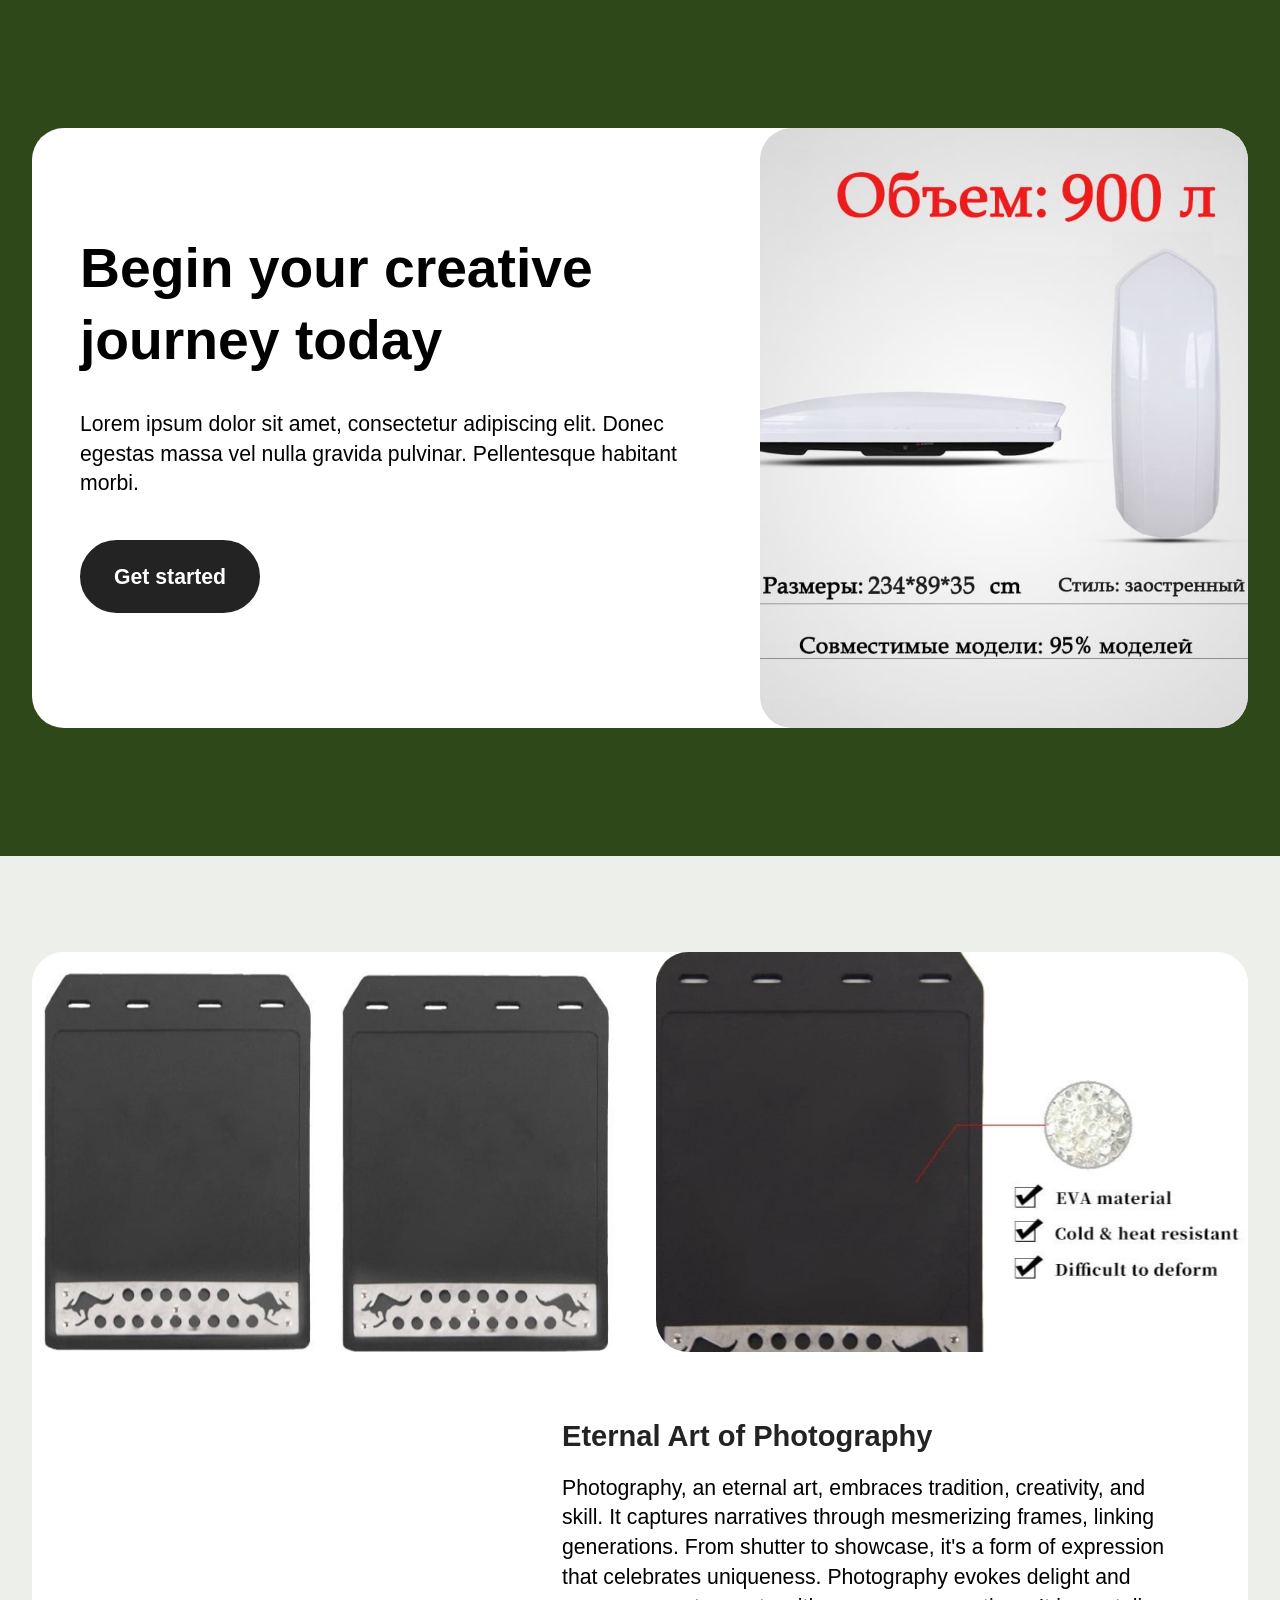
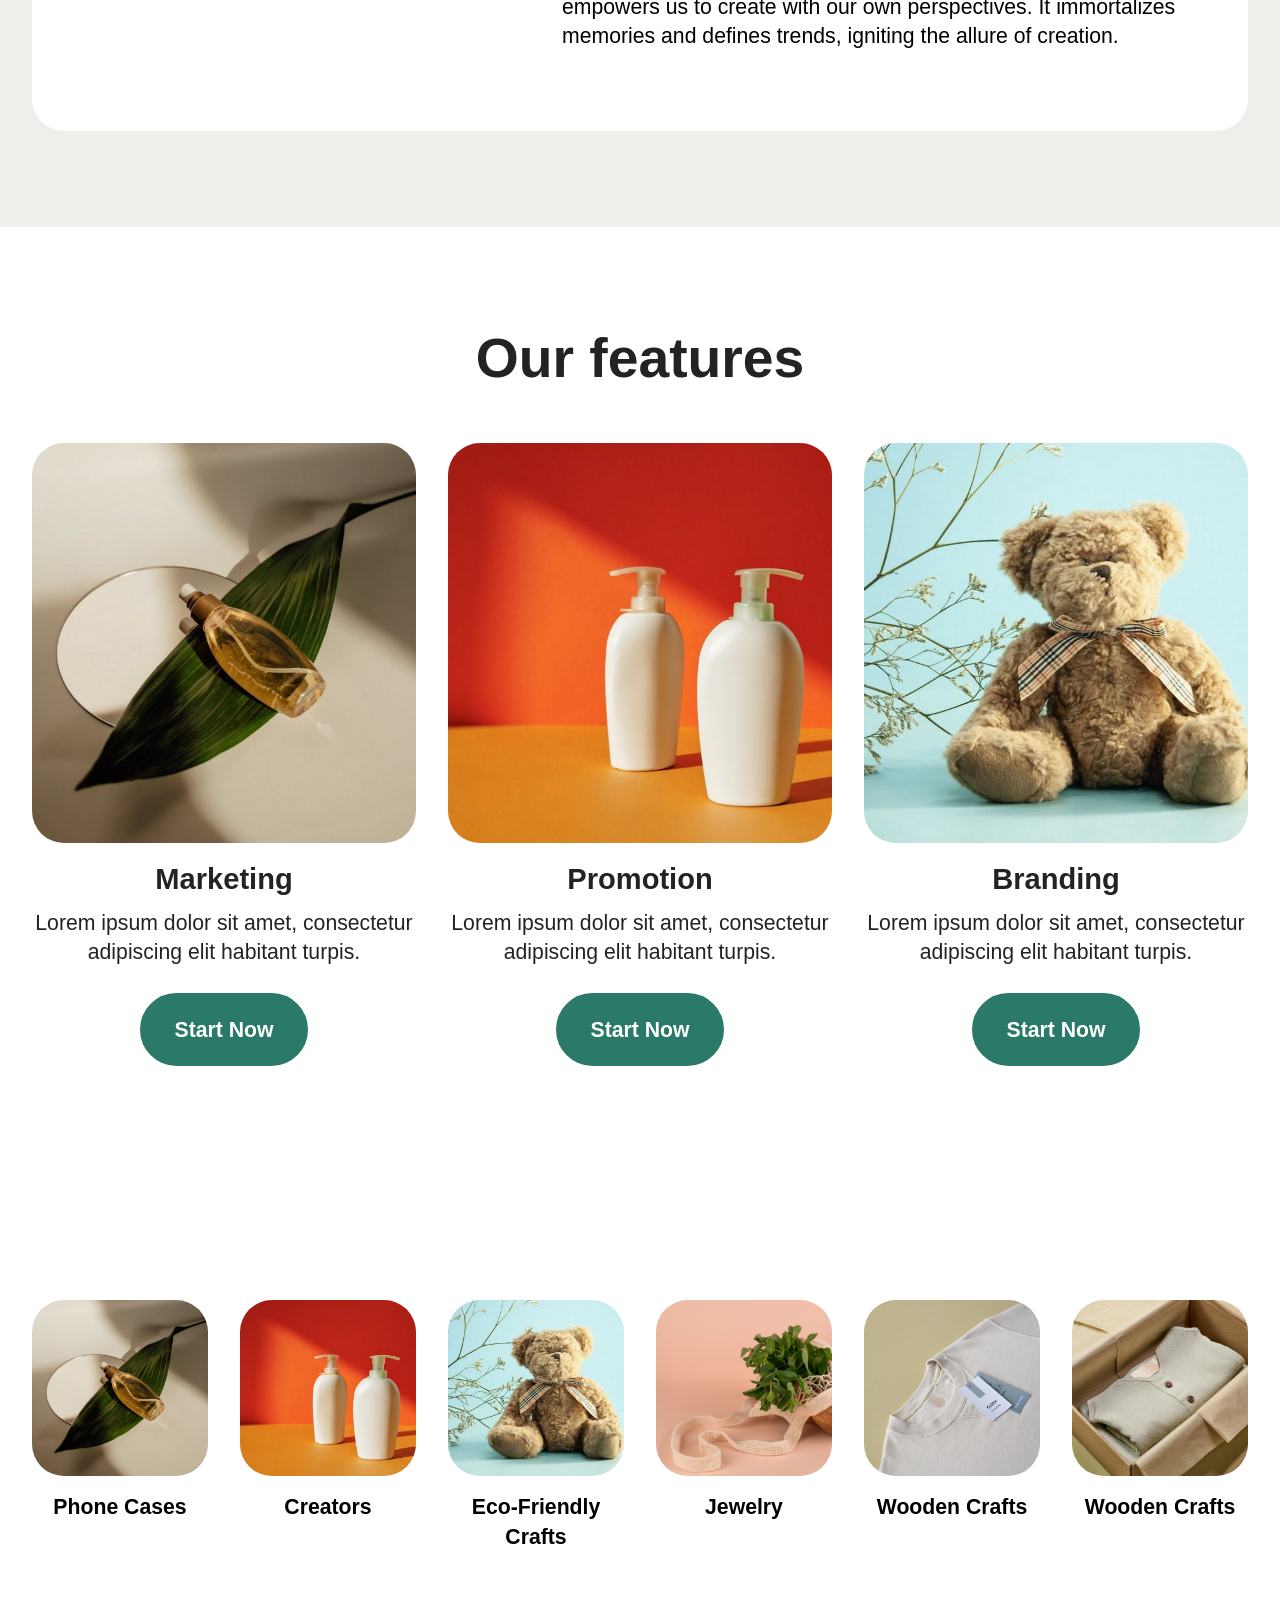
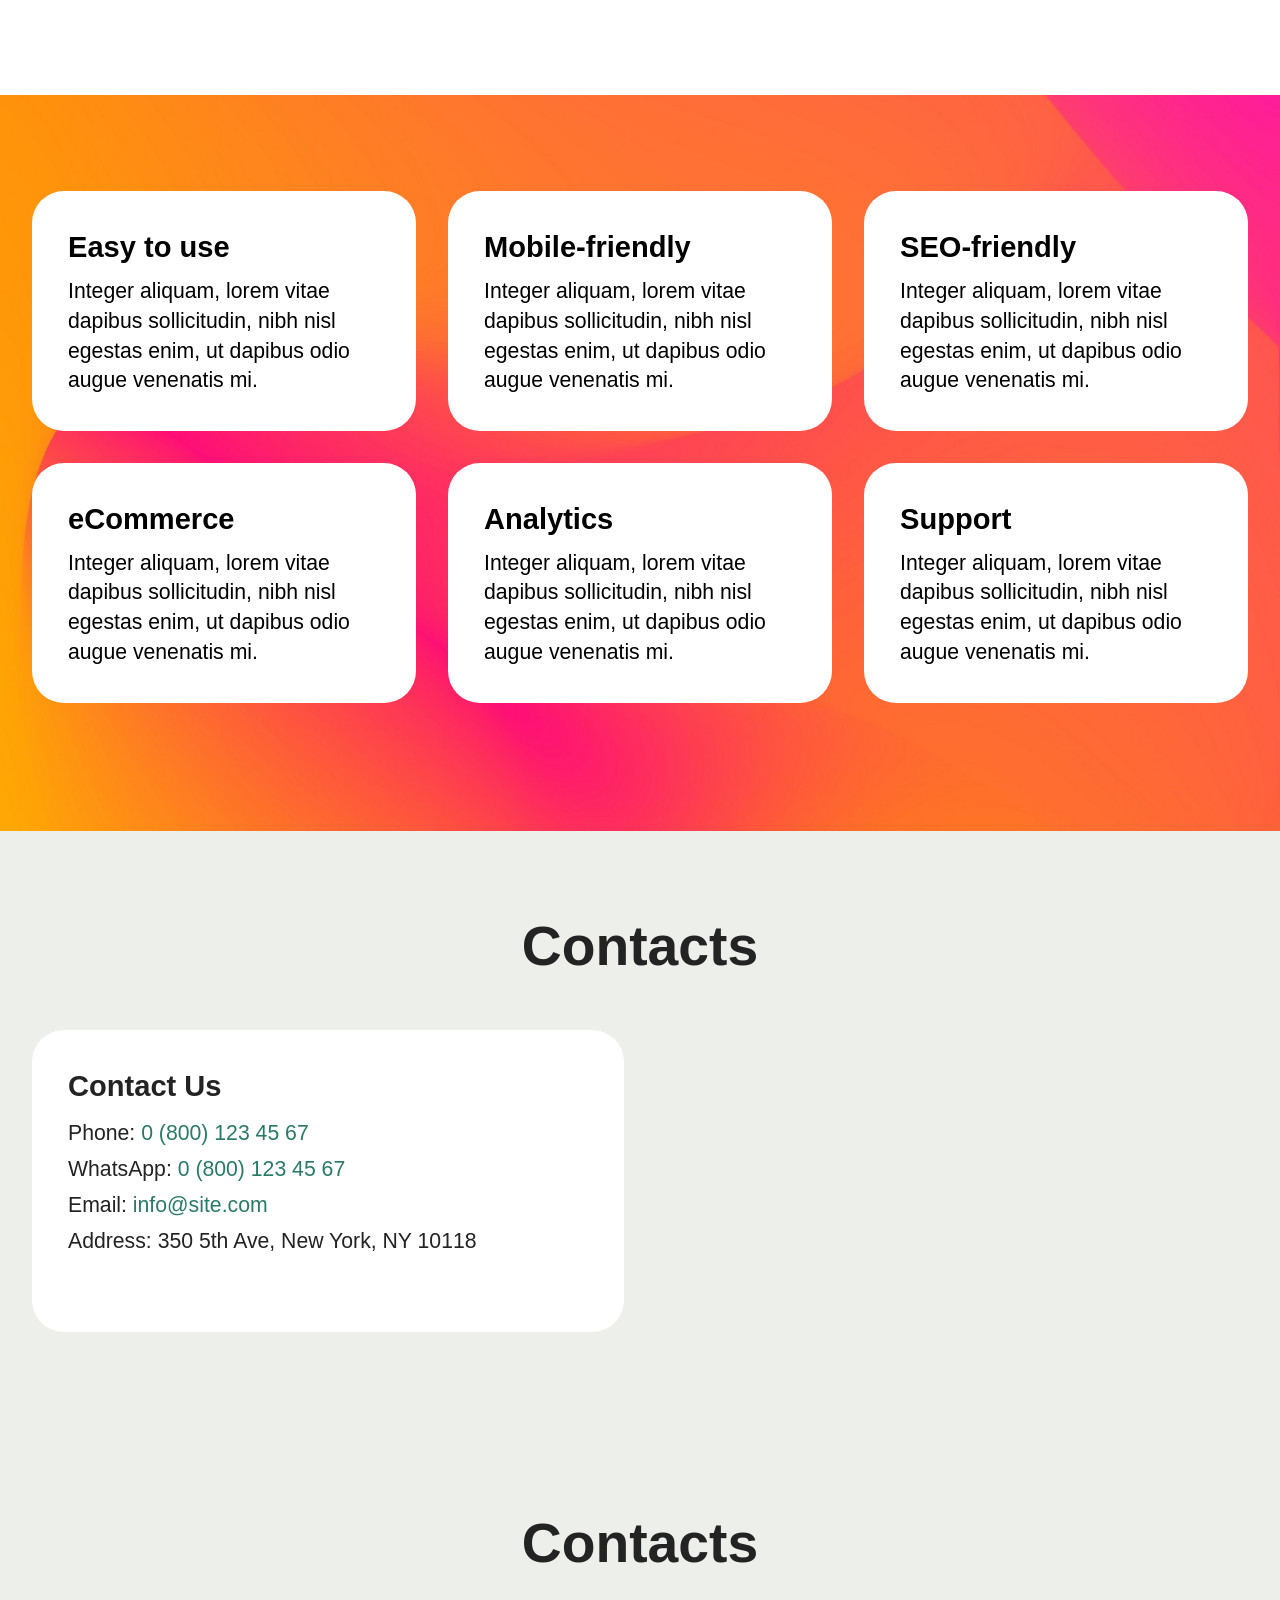
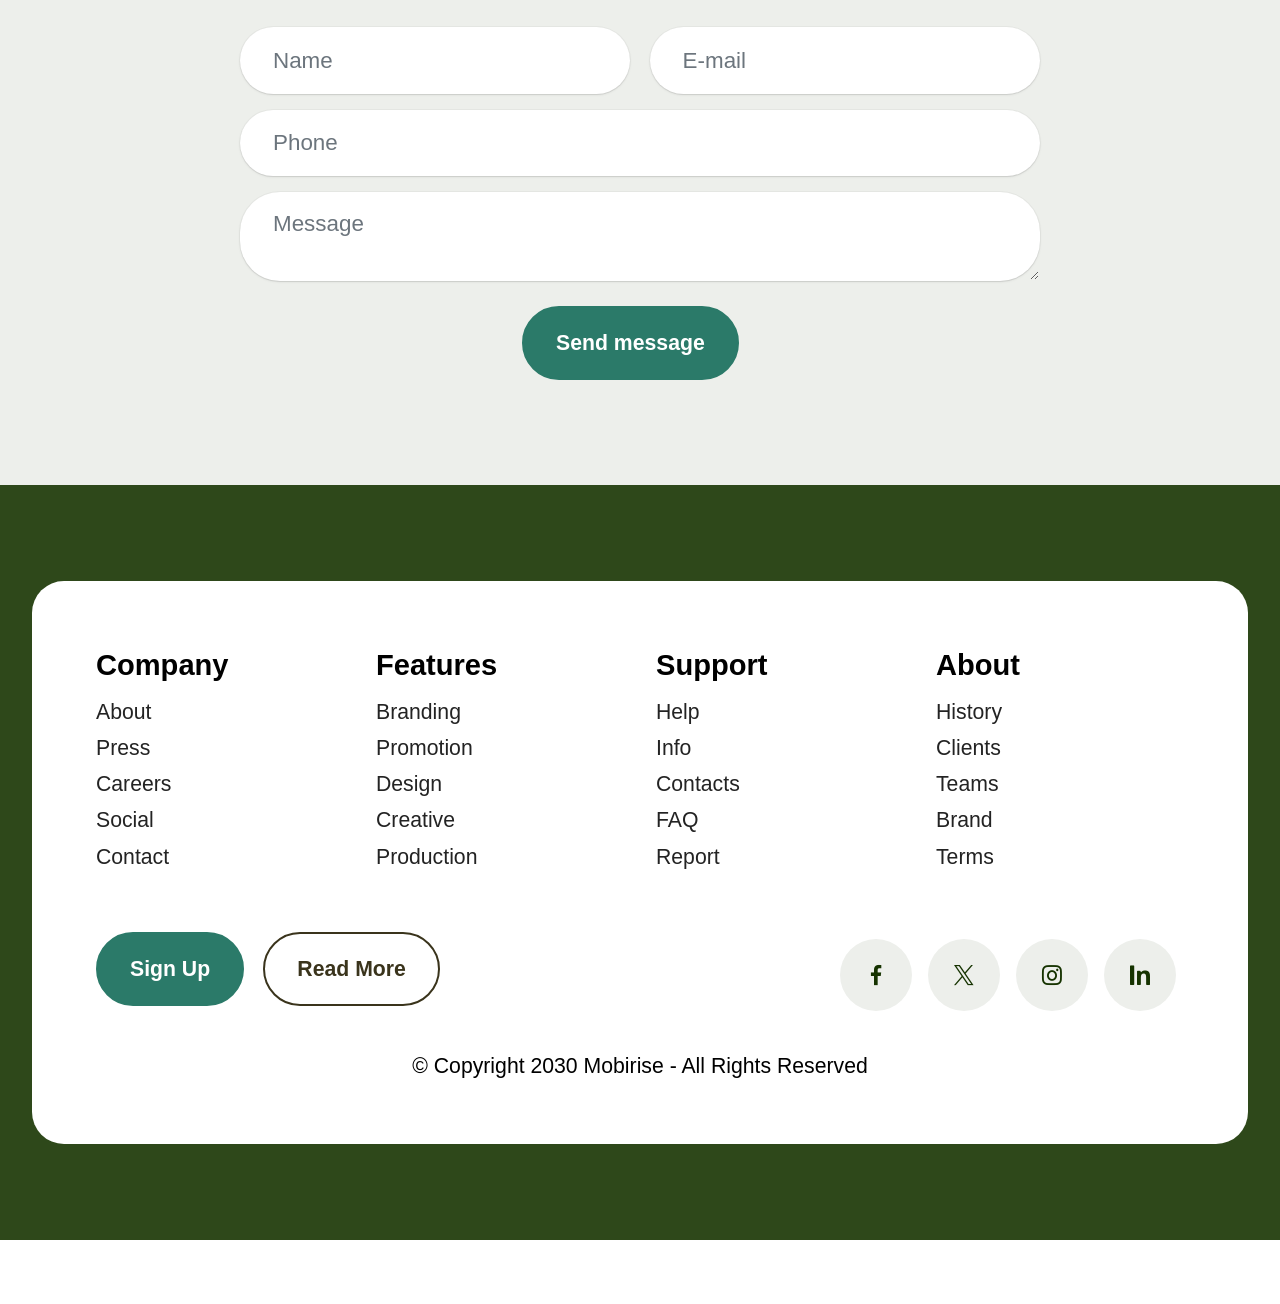
==== commit 15c8a0aa: "Rename page1.html to index.html" ====
--- a/index.html
+++ b/index.html
@@ -17,7 +17,7 @@
   <link rel="stylesheet" href="assets/theme/css/style.css">
   <link rel="preload" href="https://fonts.googleapis.com/css?family=Inter+Tight:100,200,300,400,500,600,700,800,900,100i,200i,300i,400i,500i,600i,700i,800i,900i&display=swap" as="style" onload="this.onload=null;this.rel='stylesheet'">
   <noscript><link rel="stylesheet" href="https://fonts.googleapis.com/css?family=Inter+Tight:100,200,300,400,500,600,700,800,900,100i,200i,300i,400i,500i,600i,700i,800i,900i&display=swap"></noscript>
-  <link rel="preload" as="style" href="assets/mobirise/css/mbr-additional.css?v=vKOWgn"><link rel="stylesheet" href="assets/mobirise/css/mbr-additional.css?v=vKOWgn" type="text/css">
+  <link rel="preload" as="style" href="assets/mobirise/css/mbr-additional.css?v=OBSQ1Y"><link rel="stylesheet" href="assets/mobirise/css/mbr-additional.css?v=OBSQ1Y" type="text/css">
 
   
   
@@ -37,7 +37,7 @@
         <div class="card-wrapper">
           <div class="row">
             <div class="col-12 col-md-12 col-lg-5 image-wrapper">
-              <img class="w-100" src="assets/images/shop4.jpg" alt="Mobirise Website Builder">
+              <img class="w-100" src="assets/images/sku-14-e799bde889b2e5b096e5a4b4e6acbe900e5aeb9e9878f-800x800.jpg" alt="Mobirise Website Builder">
             </div>
             <div class="col-12 col-lg col-md-12">
               <div class="text-wrapper align-left">
@@ -72,10 +72,10 @@
 				<div class="card-wrapper">
 					<div class="row">
 						<div class="image-wrapper col-12 col-sm-6 justify-content-center">
-							<img src="assets/images/11.jpg" alt="Mobirise Website Builder">
+							<img src="assets/images/e4b8bbe59bbe-1-800x800.jpeg" alt="Mobirise Website Builder">
 						</div>
 						<div class="image-wrapper col-12 col-sm-6 justify-content-center">
-							<img src="assets/images/gallery02.jpg" alt="Mobirise Website Builder">
+							<img src="assets/images/e4b8bbe59bbe-3-800x800.jpeg" alt="Mobirise Website Builder">
 						</div>
 					</div>
 
@@ -416,7 +416,7 @@
         </div>
         <div class="row justify-content-center">
             <div class="col-lg-8 mx-auto mbr-form" data-form-type="formoid">
-                <form action="https://mobirise.eu/" method="POST" class="mbr-form form-with-styler" data-form-title="Form Name"><input type="hidden" name="email" data-form-email="true" value="5VRw1L79IZqsyFHIgS9RU7s2BpIW0CAIAat+bSchBmy8k3fhCO8EQiIjbe69qKShFYwTYvAwyUwlLWoMlAizYM78D88l8xUwVE9KOrsHxfAHQfxfYVLNiP2U96t7bOeu">
+                <form action="https://mobirise.eu/" method="POST" class="mbr-form form-with-styler" data-form-title="Form Name"><input type="hidden" name="email" data-form-email="true" value="cmYUpOjPhLa/z086WFQYxJLABK4BJRWj+IzMY5NWDmUivMXtC4VrPcGTEXwcuxbIqWzkn8TmuCPR51po9q2Ix0VYMK6WLg9FfOWDMHwN0wl4V7jSP4tu7VeEw6PtIFQ=">
                     <div class="row">
                         <div hidden="hidden" data-form-alert="" class="alert alert-success col-12">Thanks for filling out the form!</div>
                         <div hidden="hidden" data-form-alert-danger="" class="alert alert-danger col-12">
@@ -537,7 +537,7 @@
 			</div>
 		</div>
 	</div>
-</section><section class="display-7" style="padding: 0;align-items: center;justify-content: center;flex-wrap: wrap;    align-content: center;display: flex;position: relative;height: 4rem;"><a href="https://mobiri.se/4806500" style="flex: 1 1;height: 4rem;position: absolute;width: 100%;z-index: 1;"><img alt="" style="height: 4rem;" src="[data-uri]"></a><p style="margin: 0;text-align: center;" class="display-7">&#8204;</p><a style="z-index:1" href="https://mobirise.com/html-builder.html">HTML Builder</a></section><script src="assets/bootstrap/js/bootstrap.bundle.min.js"></script>  <script src="assets/smoothscroll/smooth-scroll.js"></script>  <script src="assets/ytplayer/index.js"></script>  <script src="assets/theme/js/script.js"></script>  <script src="assets/formoid/formoid.min.js"></script>  
+</section><section class="display-7" style="padding: 0;align-items: center;justify-content: center;flex-wrap: wrap;    align-content: center;display: flex;position: relative;height: 4rem;"><a href="https://mobiri.se/4806500" style="flex: 1 1;height: 4rem;position: absolute;width: 100%;z-index: 1;"><img alt="" style="height: 4rem;" src="[data-uri]"></a><p style="margin: 0;text-align: center;" class="display-7">&#8204;</p><a style="z-index:1" href="https://mobirise.com/builder/no-code-website-builder.html">No Code Website Builder</a></section><script src="assets/bootstrap/js/bootstrap.bundle.min.js"></script>  <script src="assets/smoothscroll/smooth-scroll.js"></script>  <script src="assets/ytplayer/index.js"></script>  <script src="assets/theme/js/script.js"></script>  <script src="assets/formoid/formoid.min.js"></script>  
   
   
   <input name="animation" type="hidden">
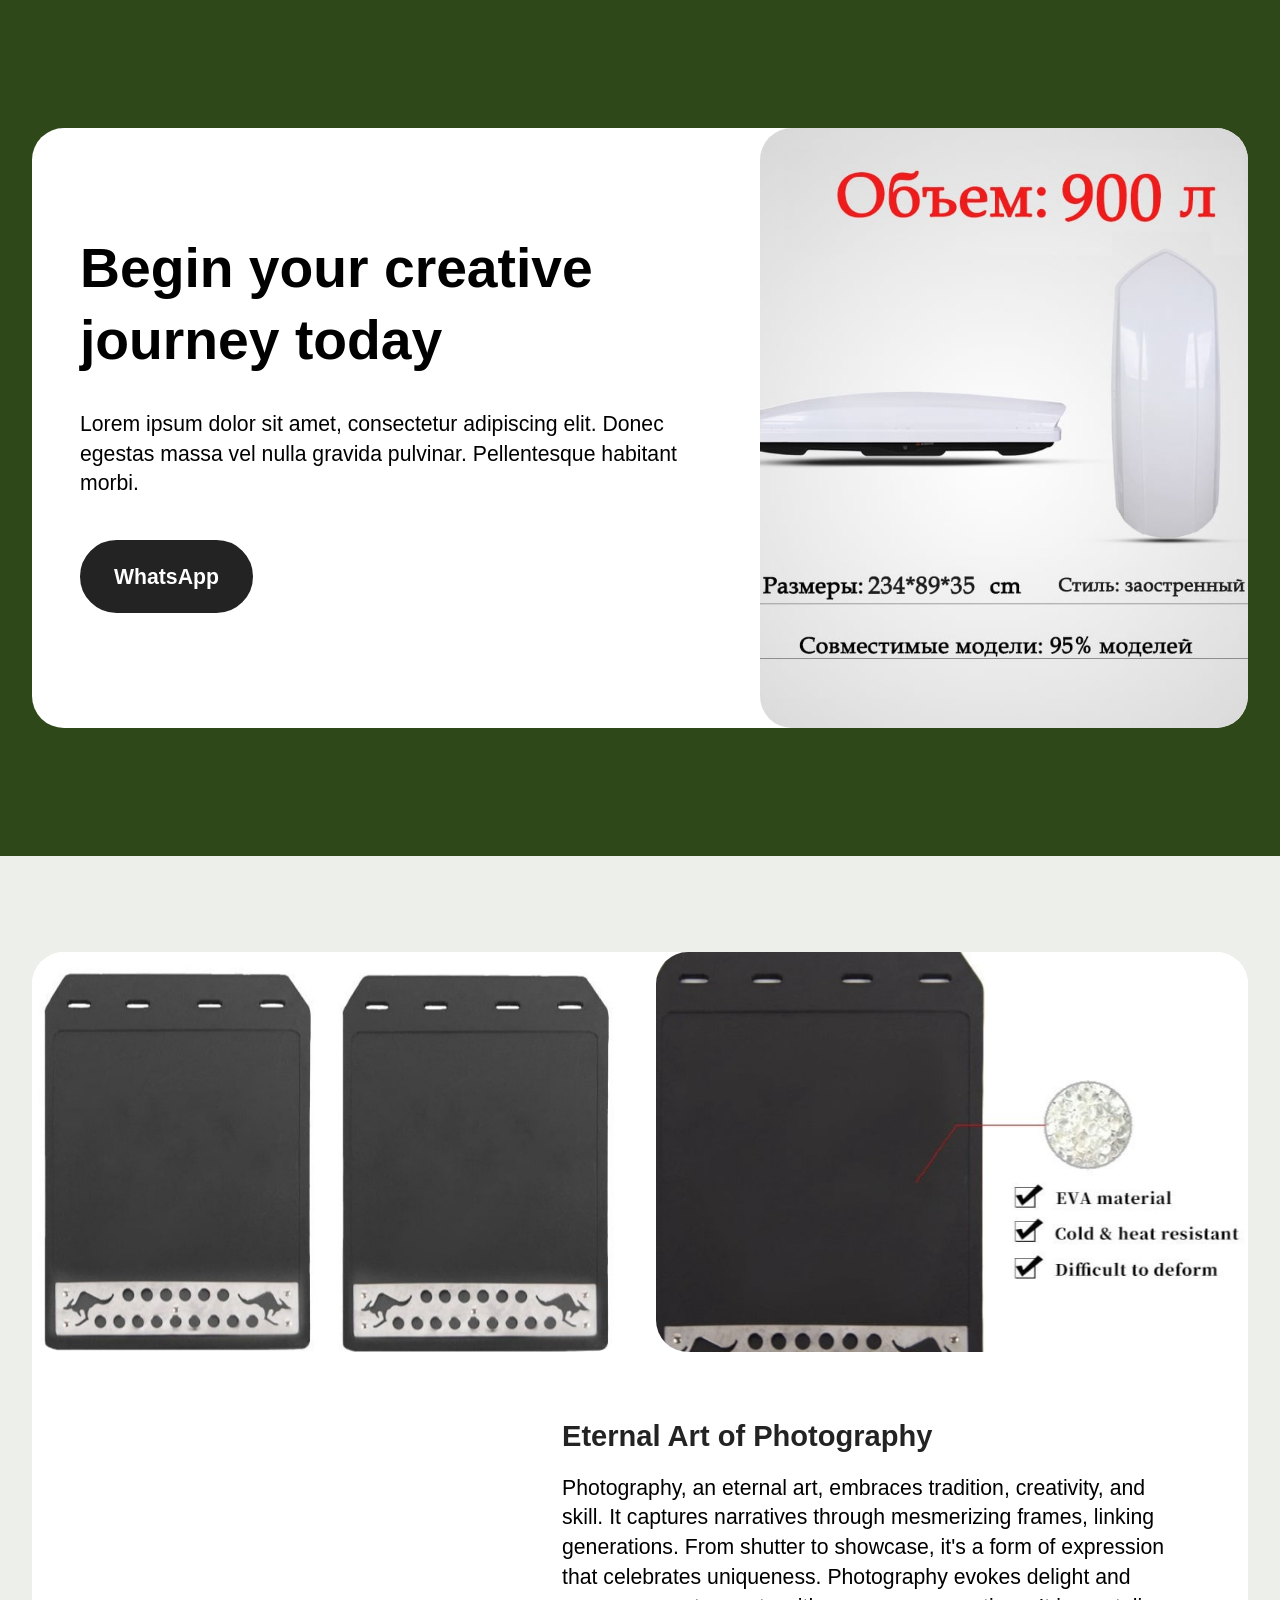
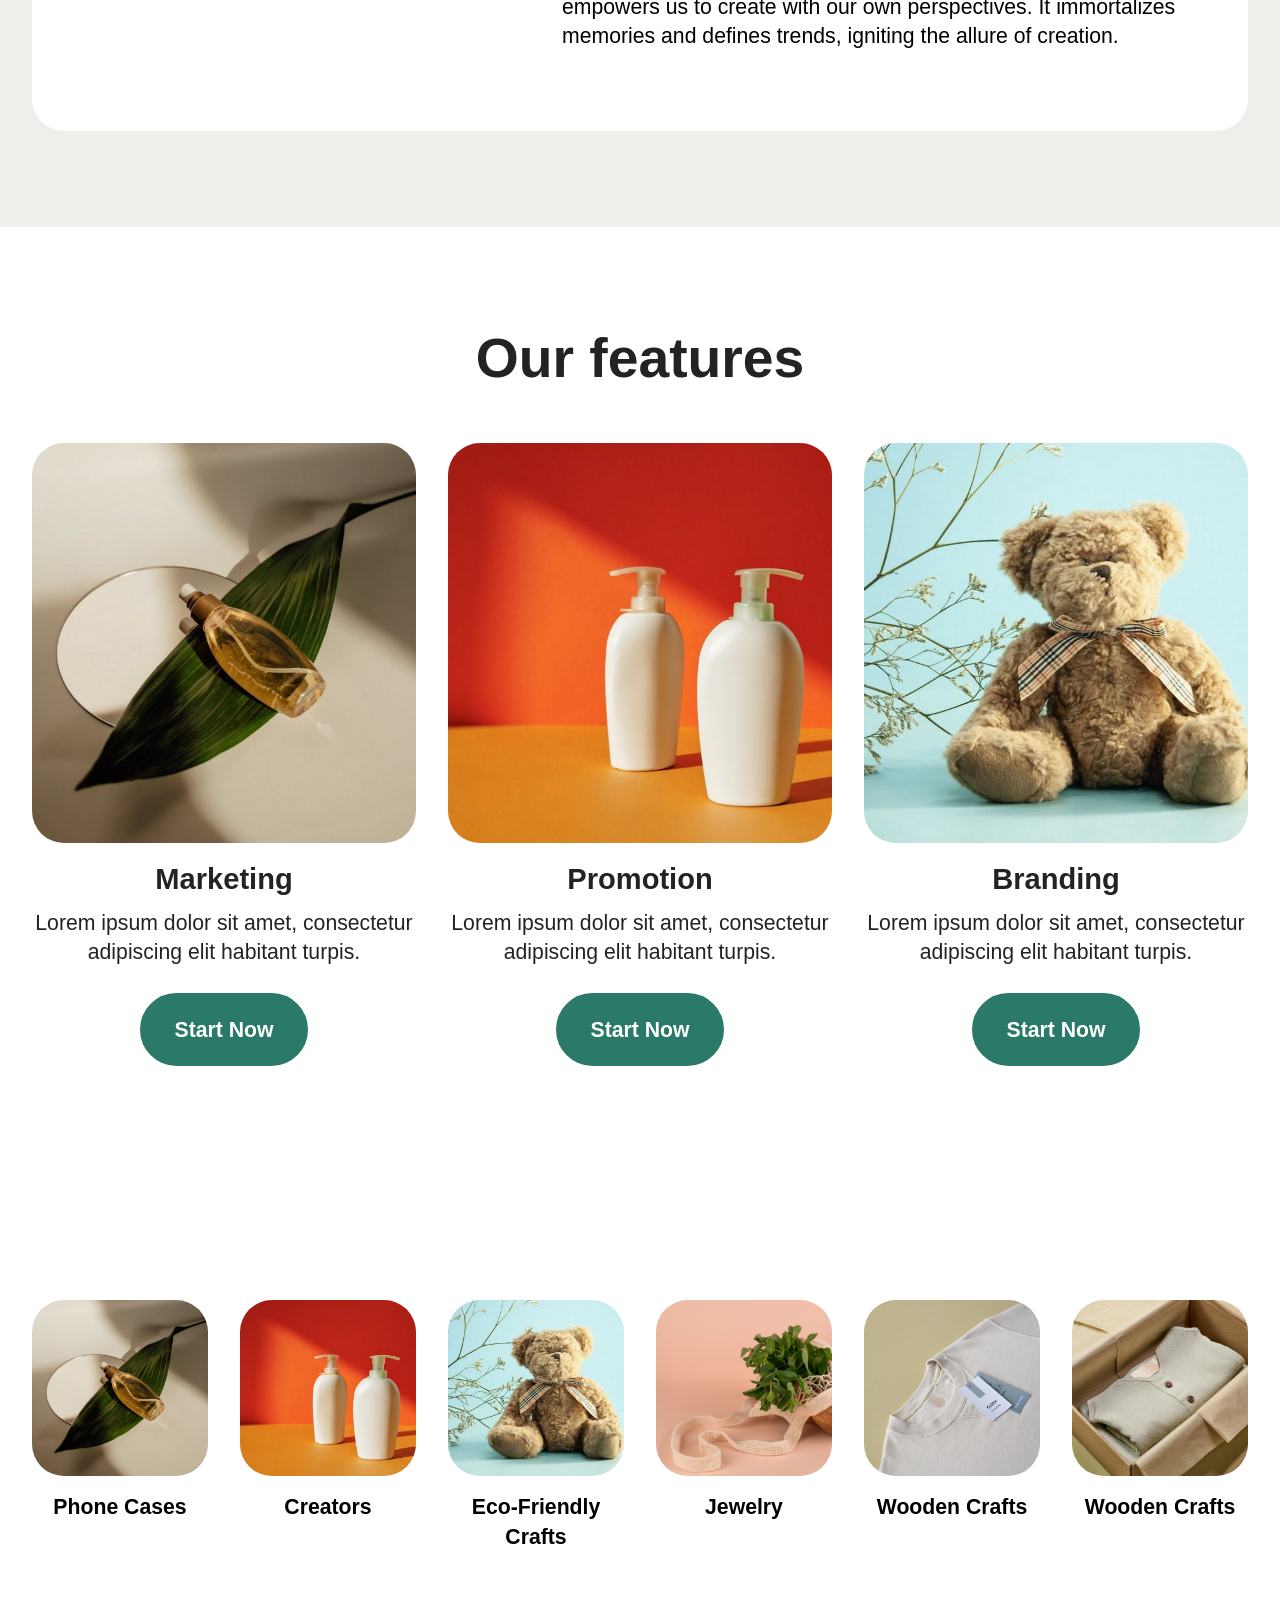
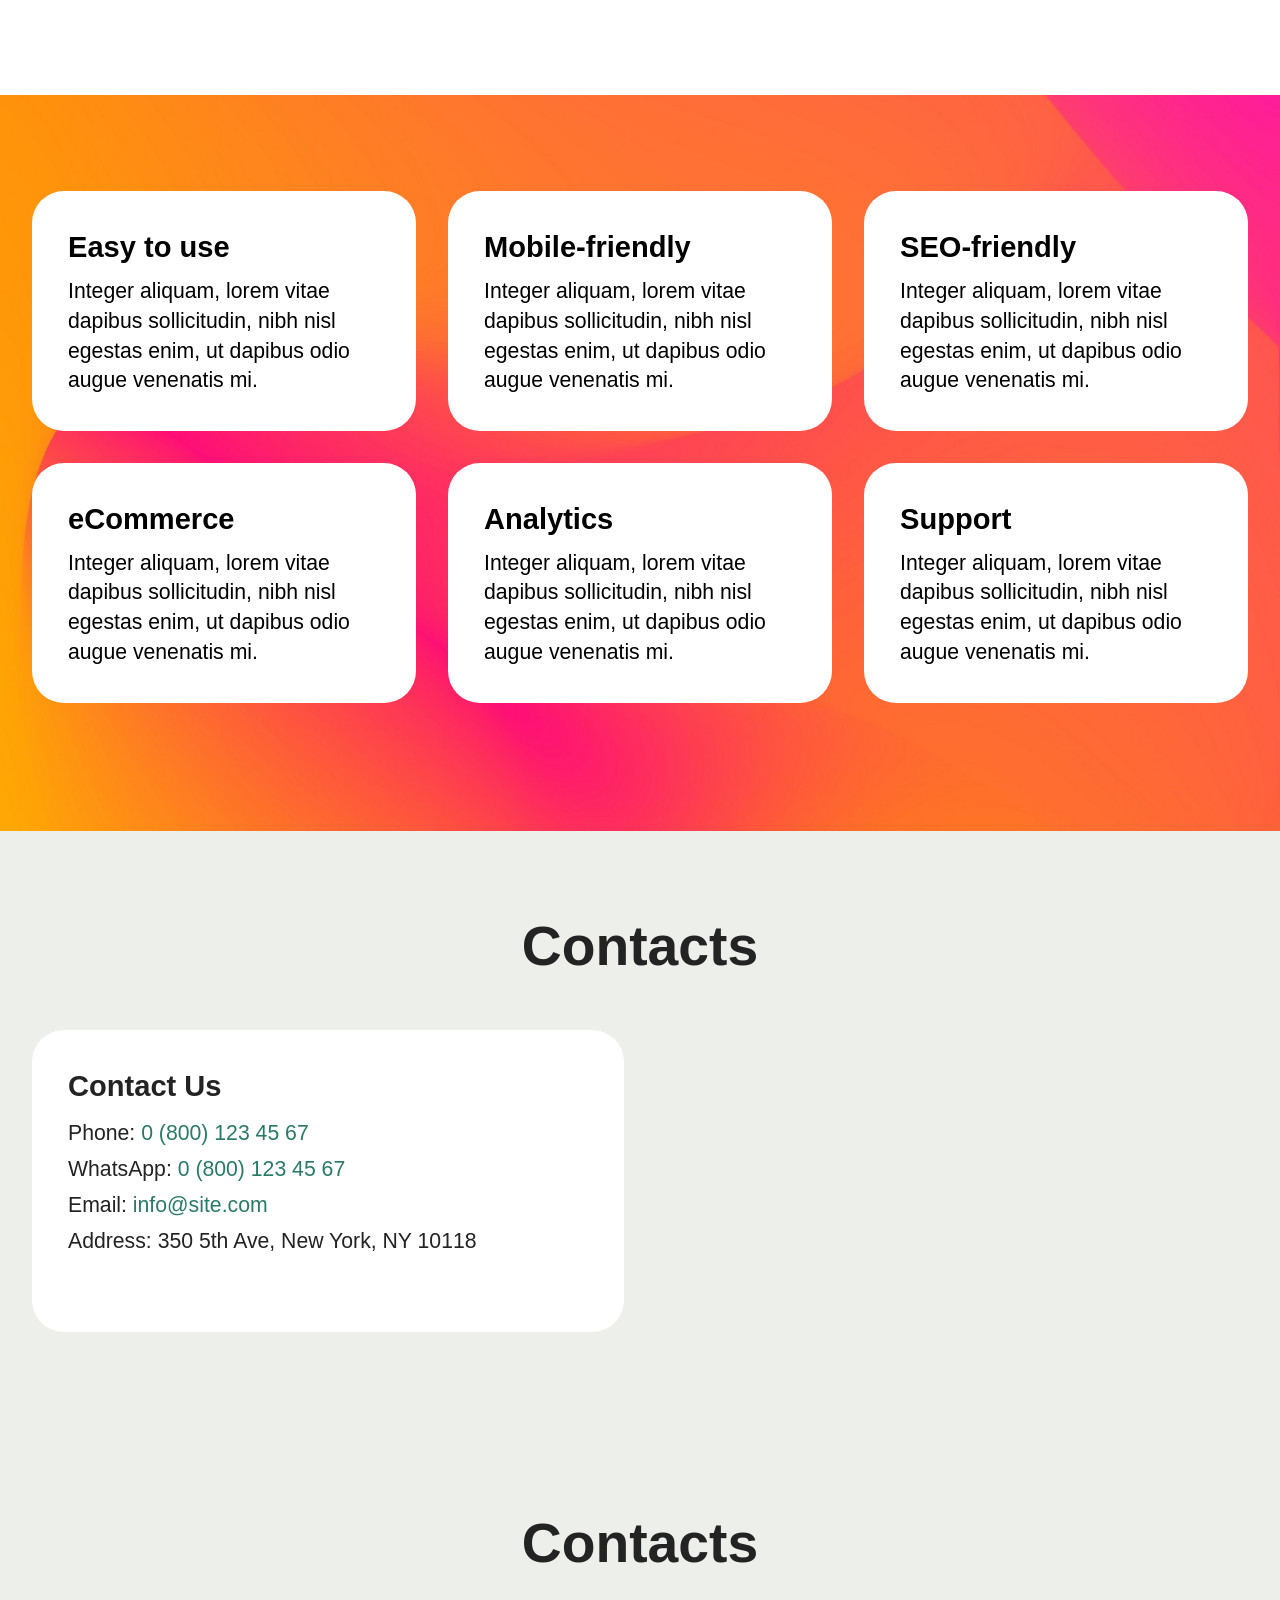
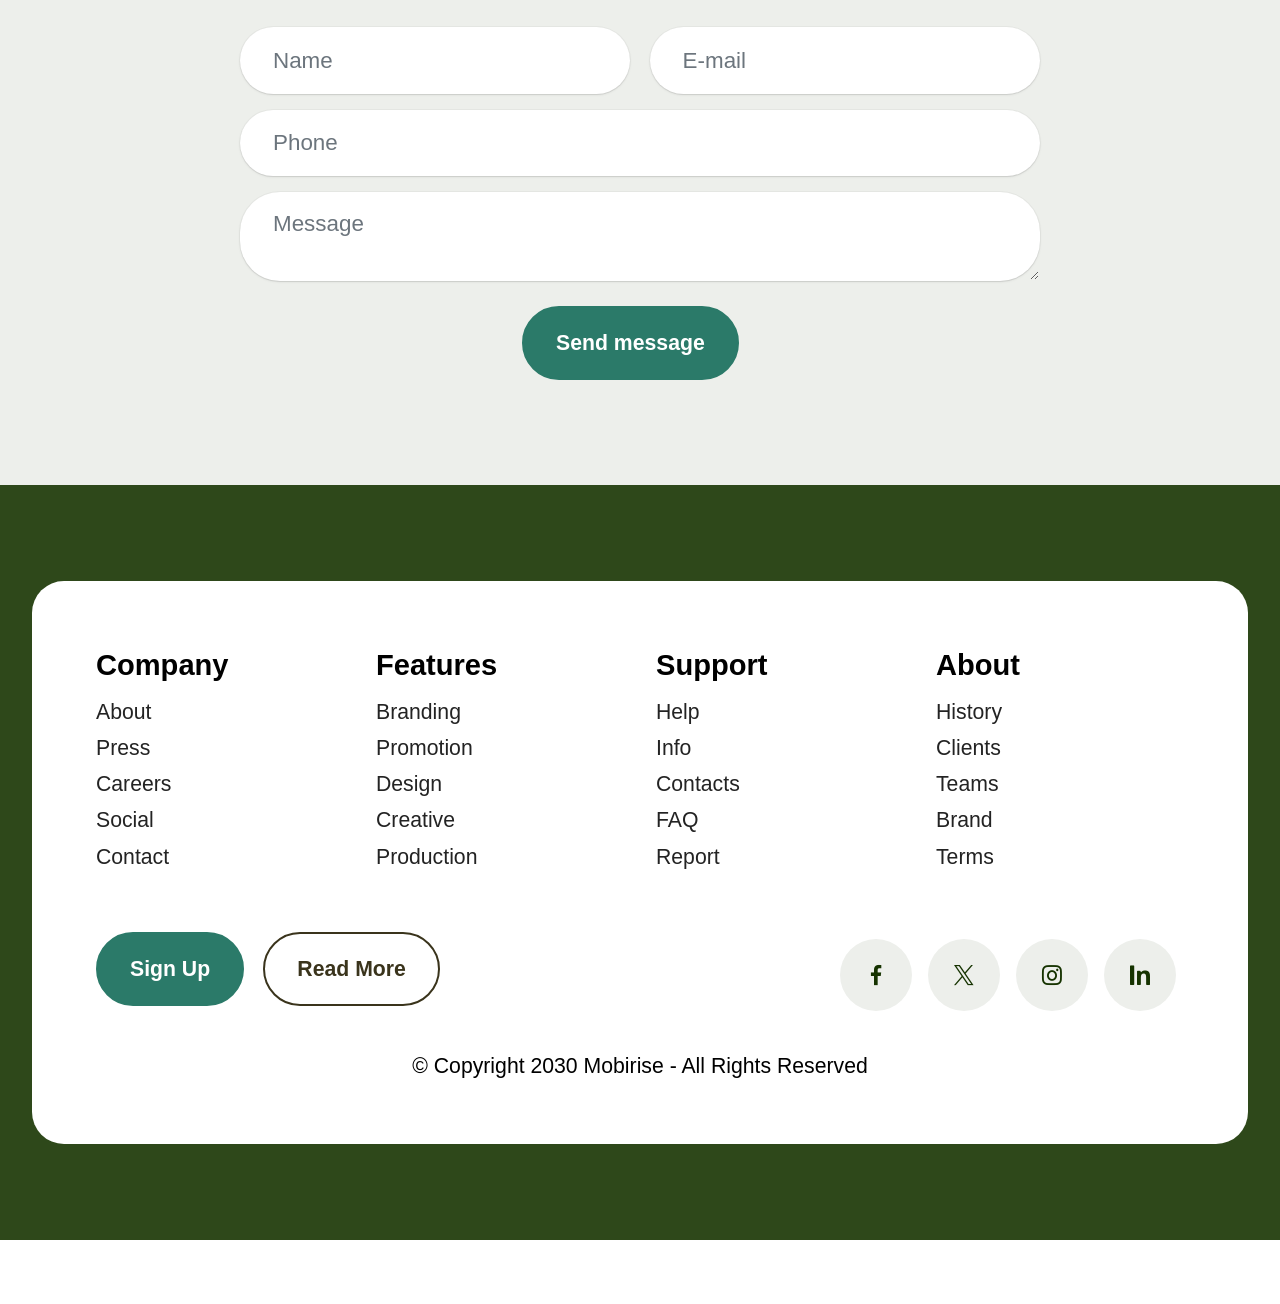
==== commit 2e15019a: "Update index.html" ====
--- a/index.html
+++ b/index.html
@@ -50,7 +50,7 @@
                   habitant morbi.<br>
                 </p>
                 <div class="mbr-section-btn mt-3">
-                  <a class="btn btn-lg btn-black display-7" href="https://mobiri.se">Get started</a>
+                  <a class="btn btn-lg btn-black display-7" href="https://wa.me/8618344591016?text=%E4%BD%A0%E5%A5%BD%EF%BC%8C%E6%88%91%E6%83%B3%E4%BA%86%E8%B4%AD%E4%BA%A7%E5%93%81">WhatsApp</a>
                 </div>
               </div>
             </div>
